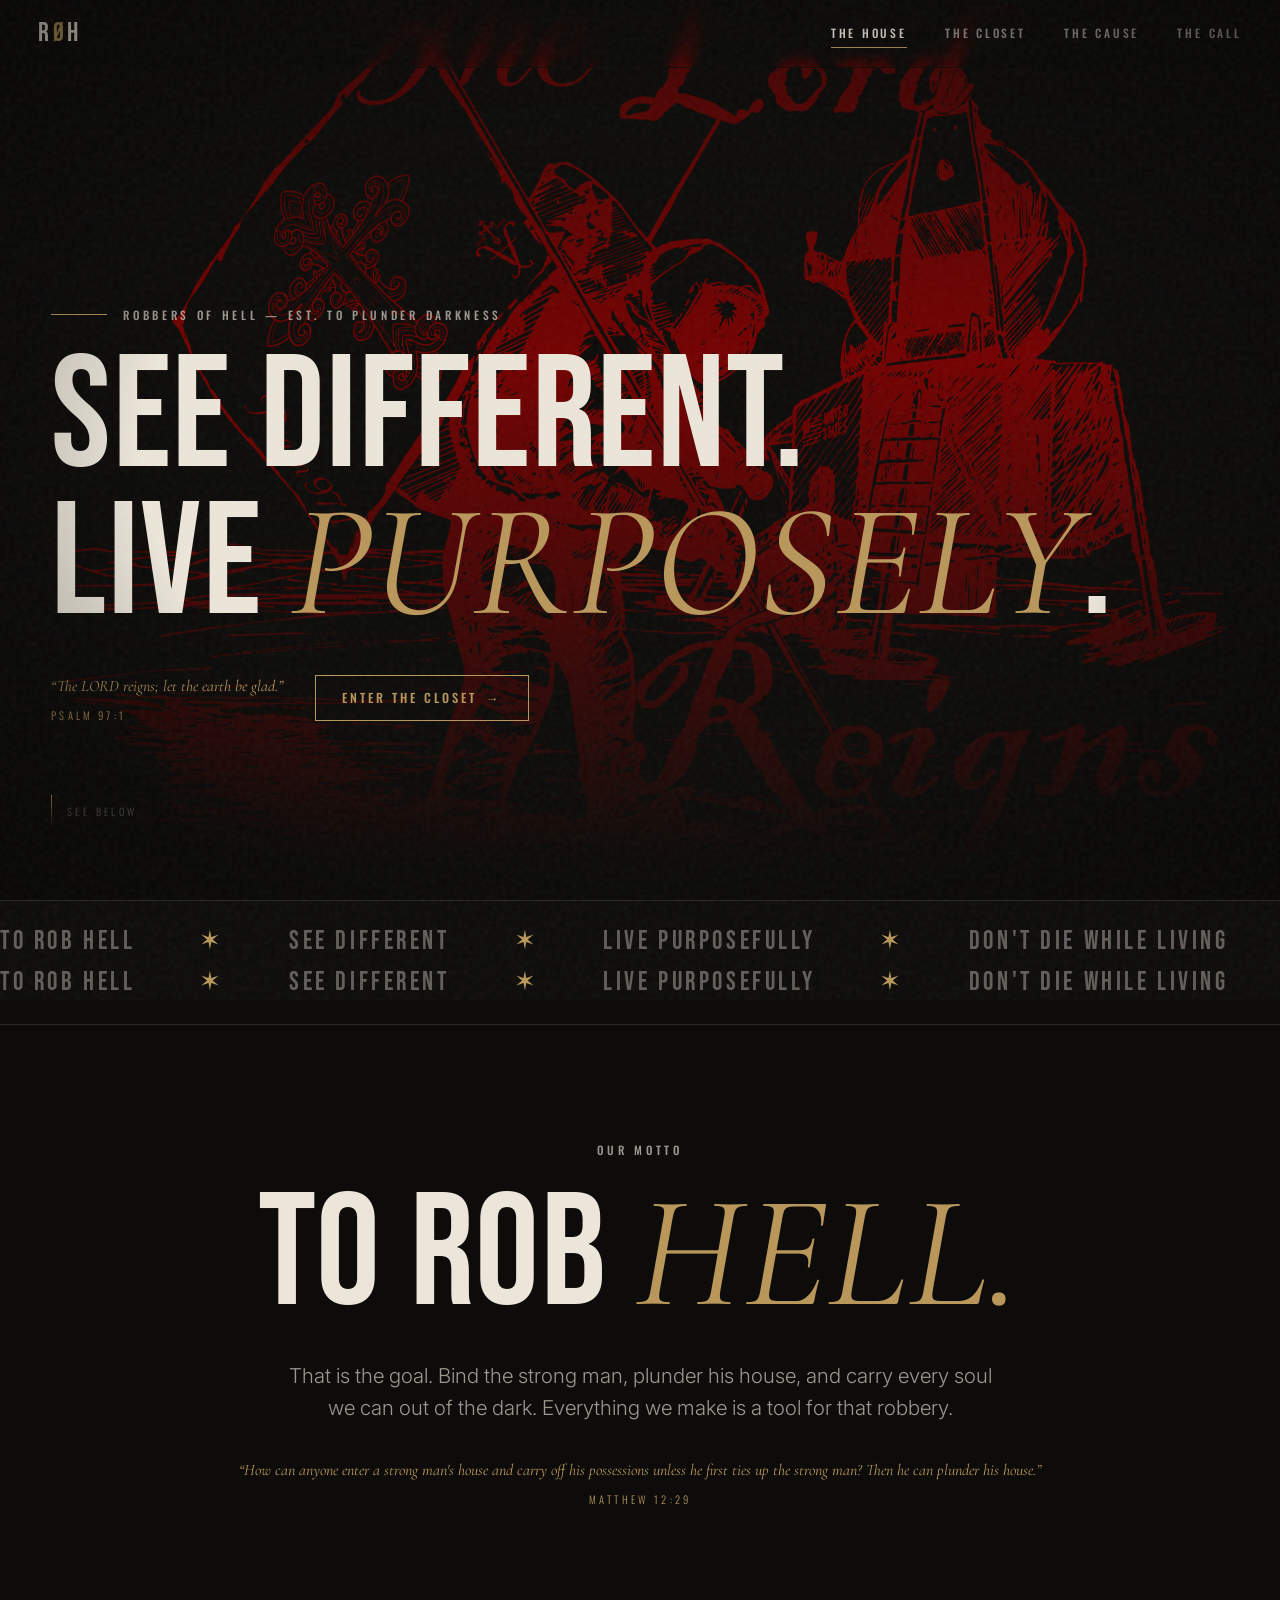
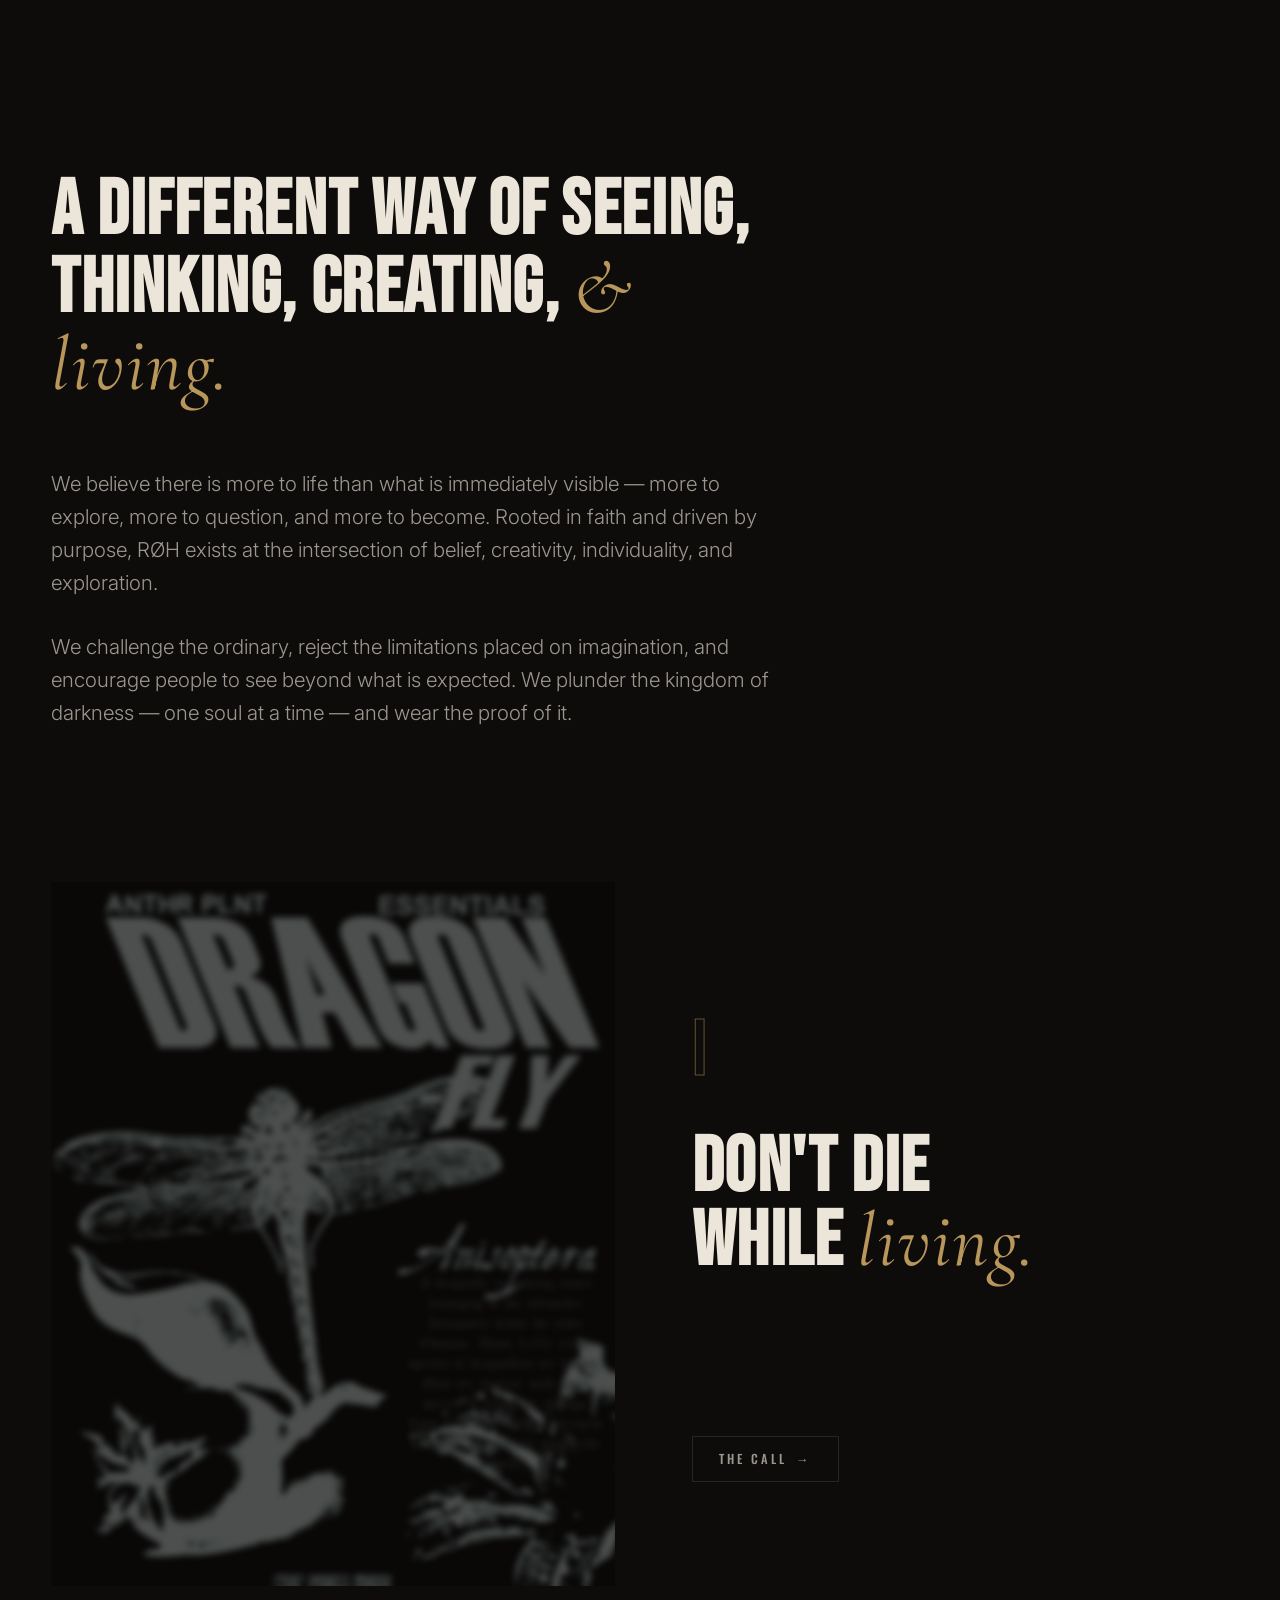
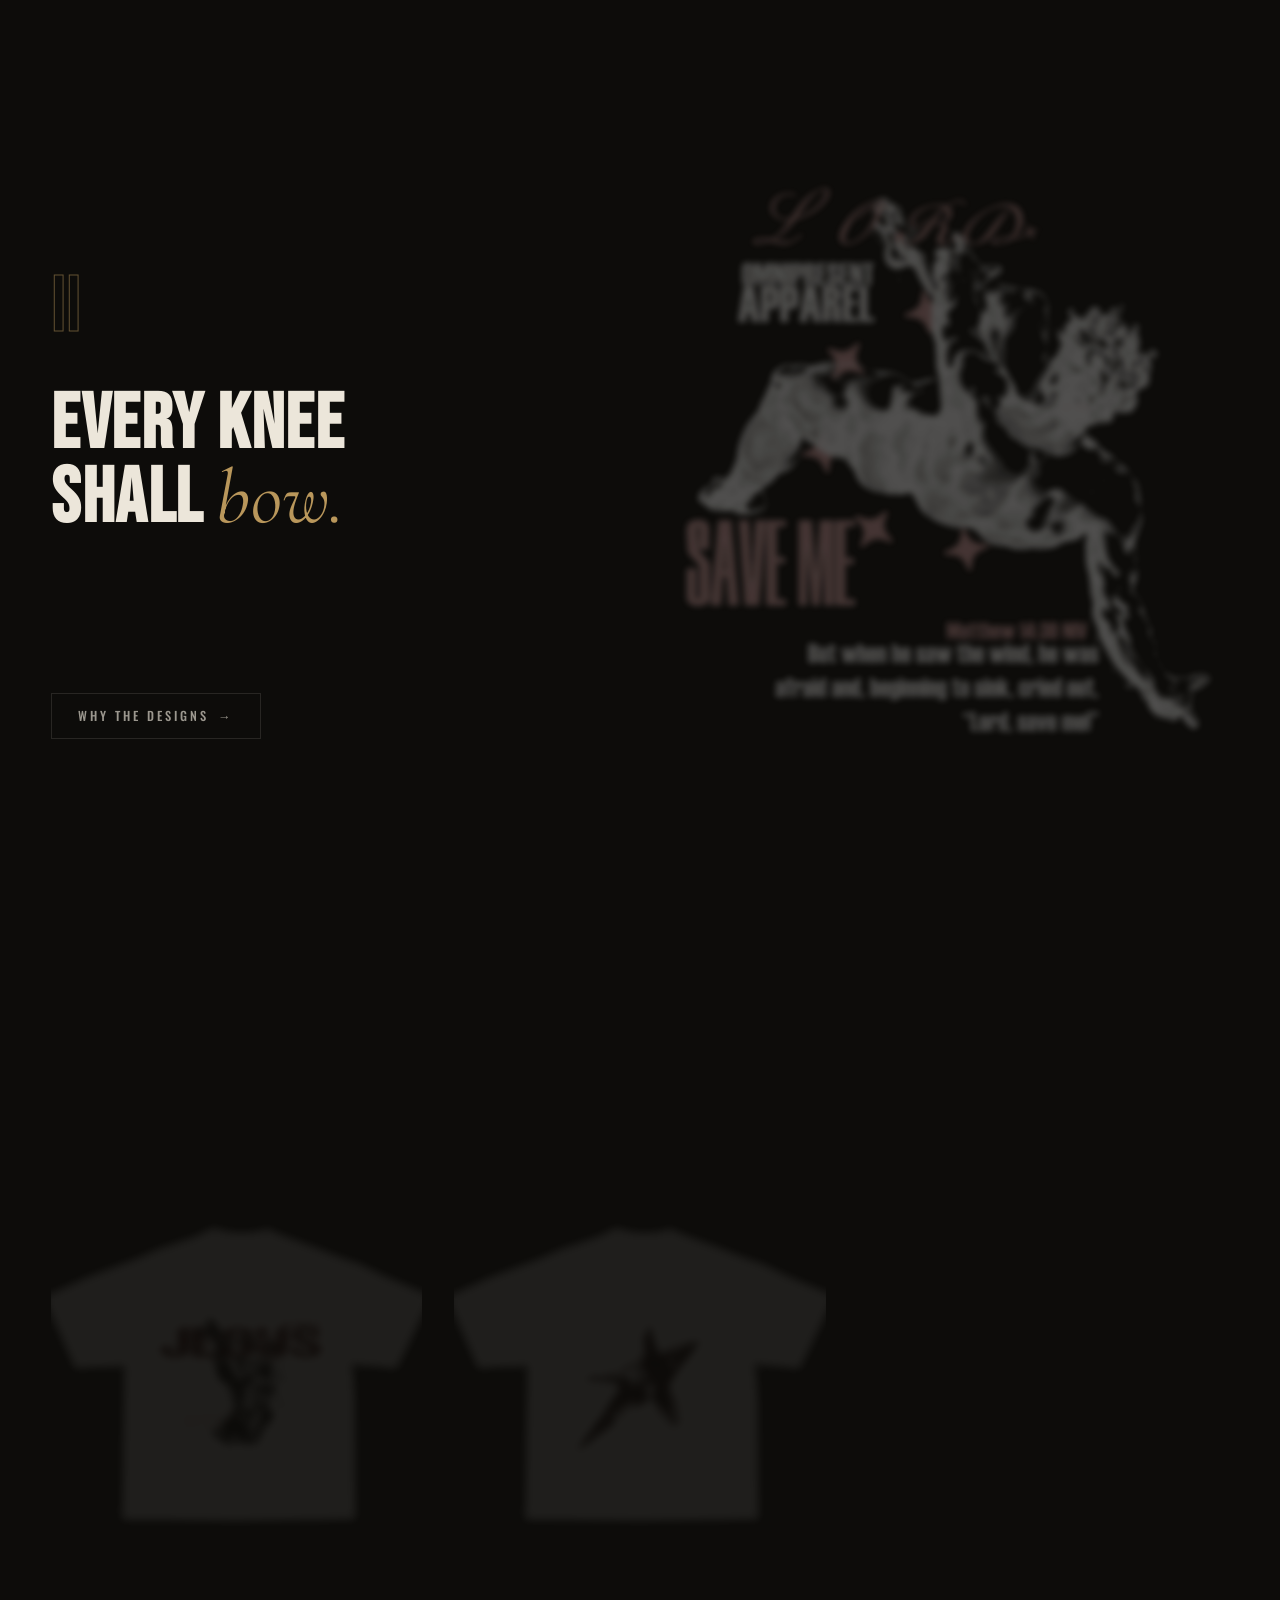
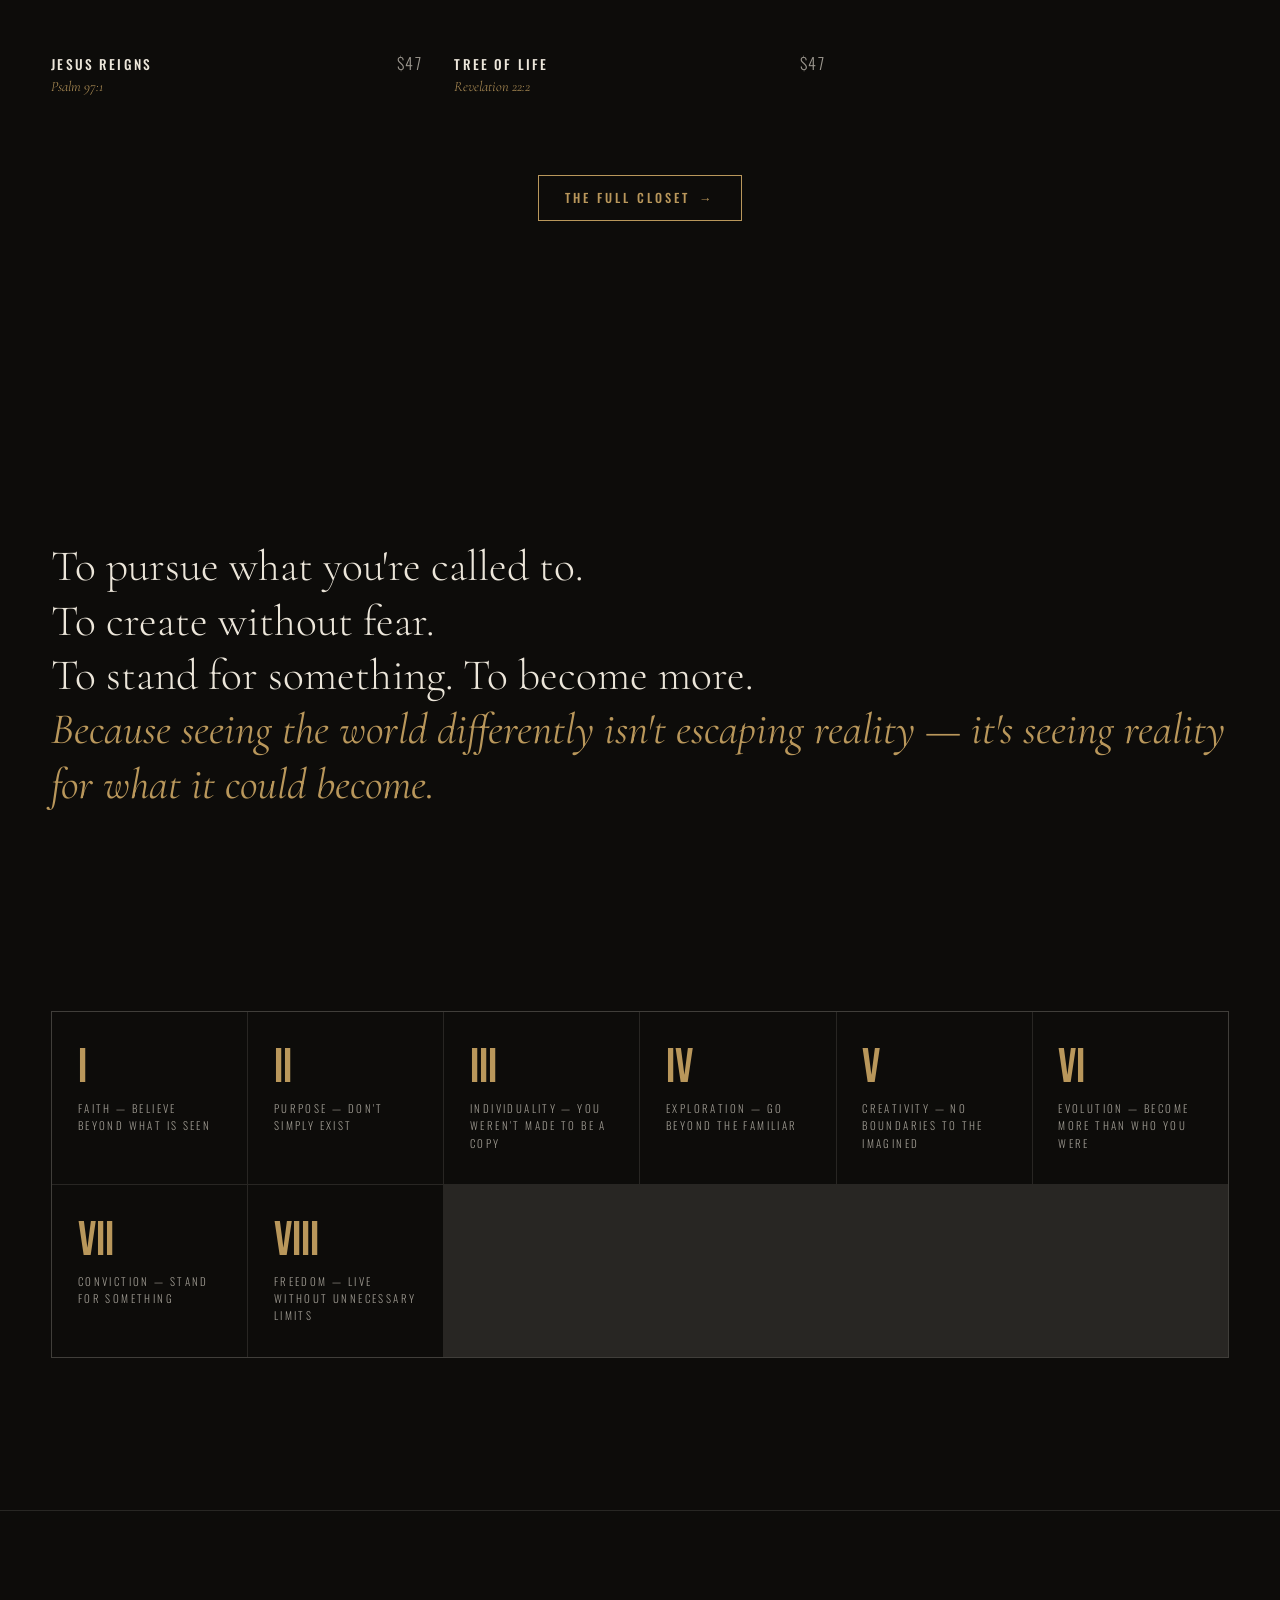
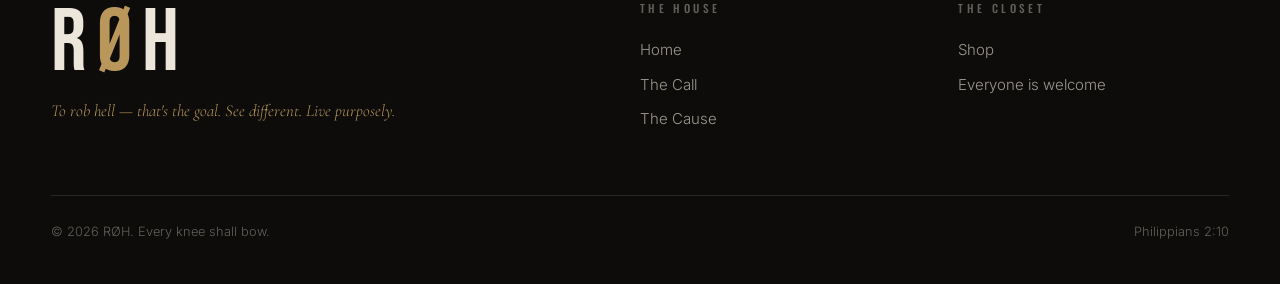
==== index.html @ e15b1793 "RØH — Robbers of Hell. See different. Live purposely." ====
<!DOCTYPE html>
<html lang="en">
<head>
  <meta charset="UTF-8">
  <meta name="viewport" content="width=device-width, initial-scale=1.0">
  <title>RØH — SEE DIFFERENT. LIVE PURPOSEFULLY.</title>
  <meta name="description" content="RØH — Robbers of Hell. A creative movement rooted in faith, individuality, purpose, and the courage to see beyond the ordinary.">
  <link rel="preconnect" href="https://fonts.googleapis.com">
  <link rel="preconnect" href="https://fonts.gstatic.com" crossorigin>
  <link href="https://fonts.googleapis.com/css2?family=Bebas+Neue&family=Cormorant+Garamond:ital,wght@0,400;0,500;1,400;1,500&family=Inter:wght@300;400;500&family=Oswald:wght@300;400;500;600&display=swap" rel="stylesheet">
  <link rel="stylesheet" href="css/roh.css">
</head>
<body>

  <nav class="nav">
    <div class="nav-inner">
      <a class="wordmark" href="index.html">R<span class="halo">Ø</span>H</a>
      <button class="nav-burger" aria-label="Menu"><span></span><span></span></button>
      <div class="nav-links">
        <a href="index.html" class="on">The House</a>
        <a href="shop.html">The Closet</a>
        <a href="cause.html">The Cause</a>
        <a href="call.html">The Call</a>
      </div>
    </div>
  </nav>

  <header class="hero">
    <div class="hero-bg develop live">
      <img src="assets/img/psalm97-1Apollo.png" alt="Psalm 97 verse one Apollo artwork">
    </div>
    <div class="hero-content">
      <p class="hero-kicker label">Robbers of Hell — Est. to plunder darkness</p>
      <h1 class="hero-title display">
        <span class="line"><span data-scramble="SEE DIFFERENT.">SEE DIFFERENT.</span></span>
        <span class="line"><span>LIVE <em class="script">purposely</em>.</span></span>
      </h1>
      <div class="hero-meta">
        <span class="verse in">
          <span class="script" data-scramble="“The LORD reigns; let the earth be glad.”">“The LORD reigns; let the earth be glad.”</span>
          <span class="ref">PSALM 97:1</span>
        </span>
        <a class="btn" href="shop.html">Enter the closet <span class="arrow">→</span></a>
      </div>
      <div class="hero-scroll">
        <span class="line-v"></span>
        <span>See below</span>
      </div>
    </div>
  </header>

  <div class="marquee" aria-hidden="true">
    <div class="marquee-track">
      <span>TO ROB HELL<i>✶</i></span>
      <span>SEE DIFFERENT<i>✶</i></span>
      <span>LIVE PURPOSEFULLY<i>✶</i></span>
      <span>DON'T DIE WHILE LIVING<i>✶</i></span>
      <span>EVERY KNEE SHALL BOW<i>✶</i></span>
      <span>ROBBERS OF HELL<i>✶</i></span>
    </div>
  </div>

  <section class="section" style="padding-top:7rem;padding-bottom:5rem">
    <div class="wrap">
      <div class="center">
        <span class="label reveal">Our Motto</span>
        <h2 class="display reveal reveal-d1" style="margin-top:1.1rem">TO ROB <span class="script gold">HELL.</span></h2>
        <p class="lead reveal reveal-d2 mt-md" style="margin-inline:auto">That is the goal. Bind the strong man, plunder his house, and carry every soul we can out of the dark. Everything we make is a tool for that robbery.</p>
        <div class="verse reveal reveal-d3 mt-md">
          <span class="script">“How can anyone enter a strong man's house and carry off his possessions unless he first ties up the strong man? Then he can plunder his house.”</span>
          <span class="ref">MATTHEW 12:29</span>
        </div>
      </div>
    </div>
  </section>

  <section class="section">
    <div class="wrap">
      <div class="section-head">
        <span class="label reveal">Our Representation</span>
        <h2 class="reveal reveal-d1">A different way of seeing, thinking, creating, <span class="script gold">&amp; living.</span></h2>
      </div>
      <p class="lead reveal">We believe there is more to life than what is immediately visible — more to explore, more to question, and more to become. Rooted in faith and driven by purpose, RØH exists at the intersection of belief, creativity, individuality, and exploration.</p>
      <p class="lead reveal reveal-d1 mt-md">We challenge the ordinary, reject the limitations placed on imagination, and encourage people to see beyond what is expected. We plunder the kingdom of darkness — one soul at a time — and wear the proof of it.</p>
    </div>
  </section>

  <section class="section" style="padding-top:0">
    <div class="wrap">
      <div class="pillar">
        <div class="pillar-media develop"><img src="assets/img/DRGNFLY.jpg" alt="Dragonfly — evolution"></div>
        <div class="pillar-body">
          <span class="pillar-num">I</span>
          <h2>Don't die<br>while <span class="script gold">living.</span></h2>
          <p class="reveal">Live intentionally. Explore. Create. Become. The dragonfly is born in water, rises into the light, and never goes back down. That is the call — metamorphosis over autopilot. Refuse to exist on default.</p>
          <a class="btn btn-ghost mt-md" href="call.html">The call <span class="arrow">→</span></a>
        </div>
      </div>
    </div>
  </section>

  <section class="section" style="padding-top:0">
    <div class="wrap">
      <div class="pillar flip">
        <div class="pillar-media develop"><img src="assets/img/LORD%20SAVE%20ME.png" alt="Lord save me artwork"></div>
        <div class="pillar-body">
          <span class="pillar-num">II</span>
          <h2>Every knee<br>shall <span class="script gold">bow.</span></h2>
          <p class="reveal">Create freely. Live boldly. Explore endlessly. But remember who is greater. Boldness without reverence is noise — boldness under Christ is a weapon. Rob the strong man's house, and give the glory elsewhere.</p>
          <a class="btn btn-ghost mt-md" href="cause.html">Why the designs <span class="arrow">→</span></a>
        </div>
      </div>
    </div>
  </section>

  <section class="section" style="padding-top:0">
    <div class="wrap">
      <div class="section-head">
        <span class="label reveal">The Last Drop</span>
        <h2 class="reveal reveal-d1">Wear the <span class="script gold">proof.</span></h2>
      </div>
      <div class="grid">
        <a class="product" href="shop.html">
          <div class="develop tilt">
            <div class="art"><img src="assets/img/JESUSREIGNSTEE.png" alt="Jesus Reigns tee"></div>
            <span class="product-cta"><span class="txt">See the shirt</span><span class="done">✓ To your drop</span></span>
          </div>
          <div class="product-info">
            <div><div class="product-name">Jesus Reigns</div><div class="product-script">Psalm 97:1</div></div>
            <span class="product-price">$47</span>
          </div>
        </a>
        <a class="product" href="shop.html">
          <div class="develop tilt">
            <div class="art"><img src="assets/img/JEOESTRTEE.png" alt="Tree of Life tee"></div>
            <span class="product-cta"><span class="txt">See the shirt</span><span class="done">✓ To your drop</span></span>
          </div>
          <div class="product-info">
            <div><div class="product-name">Tree of Life</div><div class="product-script">Revelation 22:2</div></div>
            <span class="product-price">$47</span>
          </div>
        </a>
      </div>
      <div class="center mt-lg"><a class="btn" href="shop.html">The full closet <span class="arrow">→</span></a></div>
    </div>
  </section>

  <section class="section" style="padding-top:0">
    <div class="wrap">
      <div class="reveal center"><span class="label">More Than Creativity</span></div>
      <blockquote class="manifesto mt-md">
        <span class="m-line">RØH is a reminder to live intentionally.</span>
        <span class="m-line">To question the life you're building.</span>
        <span class="m-line">To pursue what you're called to.</span>
        <span class="m-line">To create without fear.</span>
        <span class="m-line">To stand for something. To become more.</span>
        <span class="m-line"><em class="script gold">Because seeing the world differently isn't escaping reality — it's seeing reality for what it could become.</em></span>
      </blockquote>
    </div>
  </section>

  <section class="section" style="padding-top:0">
    <div class="wrap">
      <div class="stat-list reveal">
        <div class="stat"><span class="num">I</span><span class="k">Faith — believe beyond what is seen</span></div>
        <div class="stat"><span class="num">II</span><span class="k">Purpose — don't simply exist</span></div>
        <div class="stat"><span class="num">III</span><span class="k">Individuality — you weren't made to be a copy</span></div>
        <div class="stat"><span class="num">IV</span><span class="k">Exploration — go beyond the familiar</span></div>
        <div class="stat"><span class="num">V</span><span class="k">Creativity — no boundaries to the imagined</span></div>
        <div class="stat"><span class="num">VI</span><span class="k">Evolution — become more than who you were</span></div>
        <div class="stat"><span class="num">VII</span><span class="k">Conviction — stand for something</span></div>
        <div class="stat"><span class="num">VIII</span><span class="k">Freedom — live without unnecessary limits</span></div>
      </div>
    </div>
  </section>

  <footer class="footer">
    <div class="wrap">
      <div class="footer-grid">
        <div>
          <div class="wordmark">R<span class="halo">Ø</span>H</div>
          <div class="footer-tag">To rob hell — that's the goal. See different. Live purposely.</div>
        </div>
        <div>
          <h4>The House</h4>
          <ul>
            <li><a href="index.html">Home</a></li>
            <li><a href="call.html">The Call</a></li>
            <li><a href="cause.html">The Cause</a></li>
          </ul>
        </div>
        <div>
          <h4>The Closet</h4>
          <ul>
            <li><a href="shop.html">Shop</a></li>
            <li><a href="cause.html">Everyone is welcome</a></li>
          </ul>
        </div>
      </div>
      <div class="footer-base">
        <span>© <span data-year>2026</span> RØH. Every knee shall bow.</span>
        <span>Philippians 2:10</span>
      </div>
    </div>
  </footer>

  <div id="toast" role="status"></div>
  <script src="js/roh.js"></script>
</body>
</html>
---- css/roh.css ----
/* ============================================================
   ROH — SEE DIFFERENT. LIVE PURPOSEFULLY.
   The Developing Room. Faith x streetwear x editorial.
   ============================================================ */

:root {
  --bg:        #0d0c0a;
  --bg-raised: #14120e;
  --bg-deep:   #08070 6;
  --line:      rgba(236, 230, 218, 0.12);
  --cream:     #ece6da;
  --cream-dim: rgba(236, 230, 218, 0.64);
  --cream-faint: rgba(236, 230, 218, 0.38);
  --gold:      #b9975b;
  --gold-soft: rgba(185, 151, 91, 0.28);
  --ember:     #d8723a;
  --serif: "Cormorant Garamond", "Times New Roman", serif;
  --sans:  "Inter", system-ui, sans-serif;
  --bd:    "Bebas Neue", "Oswald", "Arial Narrow", sans-serif;
  --narrow: "Oswald", "Arial Narrow", sans-serif;
  --nav-h: 68px;
  --ease:  cubic-bezier(0.22, 1, 0.36, 1);
}

*, *::before, *::after { box-sizing: border-box; margin: 0; padding: 0; }

html { scroll-behavior: smooth; }

body {
  background: var(--bg);
  color: var(--cream);
  font-family: var(--sans);
  font-weight: 300;
  line-height: 1.6;
  overflow-x: hidden;
  -webkit-font-smoothing: antialiased;
  cursor: crosshair;
}

body.no-cursor, body.no-cursor a, body.no-cursor button { cursor: crosshair; }

::selection { background: var(--gold); color: var(--bg); }

img { max-width: 100%; display: block; }

a { color: inherit; text-decoration: none; }

button {
  font-family: inherit;
  color: inherit;
  background: none;
  border: 0;
  cursor: pointer;
}

/* ---------- Film grain over everything ---------- */
body::after {
  content: "";
  position: fixed;
  inset: -100px;
  z-index: 9998;
  pointer-events: none;
  opacity: 0.05;
  background-image: url("data:image/svg+xml,%3Csvg viewBox='0 0 240 240' xmlns='http://www.w3.org/2000/svg'%3E%3Cfilter id='n'%3E%3CfeTurbulence type='fractalNoise' baseFrequency='0.85' numOctaves='2' stitchTiles='stitch'/%3E%3C/filter%3E%3Crect width='100%25' height='100%25' filter='url(%23n)'/%3E%3C/svg%3E");
  animation: grain 1.2s steps(6) infinite;
}

@keyframes grain {
  0%   { transform: translate(0, 0); }
  20%  { transform: translate(-24px, 12px); }
  40%  { transform: translate(16px, -20px); }
  60%  { transform: translate(-12px, -24px); }
  80%  { transform: translate(22px, 18px); }
  100% { transform: translate(0, 0); }
}

/* ---------- Vignette ---------- */
body::before {
  content: "";
  position: fixed;
  inset: 0;
  z-index: 9997;
  pointer-events: none;
  background: radial-gradient(ellipse at center, transparent 55%, rgba(5, 4, 3, 0.55) 100%);
}

/* ---------- Ember cursor trail ---------- */
#ember-layer {
  position: fixed;
  inset: 0;
  z-index: 10000;
  pointer-events: none;
}
.ember {
  position: fixed;
  width: 5px;
  height: 5px;
  margin: -2.5px 0 0 -2.5px;
  border-radius: 50%;
  background: radial-gradient(circle, var(--gold) 0%, var(--ember) 45%, transparent 70%);
  opacity: 0;
  animation: emberfade 0.9s ease-out forwards;
  will-change: transform, opacity;
}
@keyframes emberfade {
  from { opacity: 0.7; transform: scale(0.9); }
  to   { opacity: 0;    transform: scale(0.3) translateY(-14px); }
}

/* ---------- Typography ---------- */
.display {
  font-family: var(--bd);
  font-weight: 400;
  line-height: 0.9;
  letter-spacing: 0.01em;
  text-transform: uppercase;
  font-size: clamp(3.2rem, 13vw, 10rem);
}
.script {
  font-family: var(--serif);
  font-style: italic;
  font-weight: 400;
  color: var(--gold);
}
.label {
  font-family: var(--narrow);
  text-transform: uppercase;
  letter-spacing: 0.32em;
  font-size: 0.72rem;
  font-weight: 500;
  color: var(--cream-dim);
}
.lead { font-size: clamp(1.05rem, 1.6vw, 1.3rem); color: var(--cream-dim); max-width: 60ch; }

.gold { color: var(--gold); }
.dim  { color: var(--cream-dim); }

/* ---------- Layout helpers ---------- */
.wrap { width: min(1200px, 92vw); margin-inline: auto; }
.section { padding: clamp(5rem, 12vw, 9.5rem) 0; position: relative; }
.rule { height: 1px; background: var(--line); }

/* ---------- Buttons ---------- */
.btn {
  display: inline-flex;
  align-items: center;
  gap: 0.7em;
  padding: 0.95em 2.1em;
  font-family: var(--narrow);
  font-weight: 500;
  text-transform: uppercase;
  letter-spacing: 0.24em;
  font-size: 0.78rem;
  border: 1px solid var(--gold);
  color: var(--gold);
  transition: background 0.4s var(--ease), color 0.4s var(--ease), border-color 0.4s var(--ease);
  will-change: transform;
}
.btn:hover { background: var(--gold); color: var(--bg); border-color: var(--gold); }
.btn-ghost { border-color: var(--line); color: var(--cream-dim); }
.btn-ghost:hover { background: var(--cream); color: var(--bg); border-color: var(--cream); }
.btn .arrow { transition: transform 0.4s var(--ease); }
.btn:hover .arrow { transform: translateX(5px); }

/* ---------- Nav ---------- */
.nav {
  position: fixed;
  top: 0; left: 0; right: 0;
  z-index: 900;
  height: var(--nav-h);
  display: flex;
  align-items: center;
  background: linear-gradient(to bottom, rgba(13, 12, 10, 0.88), rgba(13, 12, 10, 0.55) 60%, transparent);
  backdrop-filter: blur(6px);
  -webkit-backdrop-filter: blur(6px);
  border-bottom: 1px solid transparent;
  transition: border-color 0.4s ease, background 0.4s ease;
}
.nav.scrolled { border-bottom-color: var(--line); background: rgba(13, 12, 10, 0.92); }
.nav-inner { display: flex; align-items: center; justify-content: space-between; width: min(1400px, 94vw); margin-inline: auto; }
.wordmark { font-family: var(--bd); font-size: 1.7rem; letter-spacing: 0.12em; }
.wordmark .halo { display: inline-block; color: var(--gold); animation: halo 6s ease-in-out infinite; }
@keyframes halo {
  0%, 100% { filter: drop-shadow(0 0 0 transparent); }
  50%      { filter: drop-shadow(0 0 12px var(--gold-soft)); }
}
.nav-links { display: flex; gap: clamp(1.4rem, 3vw, 2.6rem); align-items: center; }
.nav-links a {
  position: relative;
  font-family: var(--narrow);
  text-transform: uppercase;
  letter-spacing: 0.24em;
  font-size: 0.72rem;
  font-weight: 500;
  color: var(--cream-dim);
  padding: 0.5em 0;
  transition: color 0.3s ease;
}
.nav-links a::after {
  content: "";
  position: absolute; left: 0; bottom: 0;
  width: 100%; height: 1px;
  background: var(--gold);
  transform: scaleX(0); transform-origin: right;
  transition: transform 0.45s var(--ease);
}
.nav-links a:hover, .nav-links a.on { color: var(--cream); }
.nav-links a:hover::after, .nav-links a.on::after { transform: scaleX(1); transform-origin: left; }
.nav-burger { display: none; background: none; }
.nav-burger span { display: block; width: 26px; height: 2px; background: var(--cream); margin: 6px 0; transition: transform 0.3s; }
.nav-burger.open span:nth-child(1) { transform: translateY(8px) rotate(45deg); }
.nav-burger.open span:nth-child(2) { transform: rotate(-45deg); }

@media (max-width: 860px) {
  .nav-burger { display: block; }
  .nav-links {
    position: fixed;
    inset: var(--nav-h) 0 auto 0;
    flex-direction: column;
    gap: 0;
    background: rgba(13, 12, 10, 0.97);
    transform: translateY(-8px);
    opacity: 0;
    visibility: hidden;
    transition: all 0.35s var(--ease);
  }
  .nav-links.open { transform: none; opacity: 1; visibility: visible; }
  .nav-links a { padding: 1.05em 6vw; display: block; width: 100%; border-bottom: 1px solid var(--line); }
  .nav-links a::after { display: none; }
}

/* ---------- Developing reveal (the quiet magic) ---------- */
.develop {
  overflow: hidden;
  position: relative;
}
.develop .art,
.develop img {
  width: 100%;
  height: 100%;
  object-fit: cover;
  filter: invert(1) saturate(0.35) contrast(1.12) brightness(1.08) blur(3px);
  opacity: 0.28;
  transform: scale(1.06);
  transition: filter 1.6s var(--ease), opacity 1.6s var(--ease), transform 1.6s var(--ease);
  will-change: filter, opacity, transform;
}
.develop.live .art, .develop.live img {
  filter: invert(0) saturate(1) contrast(1) brightness(1) blur(0);
  opacity: 1;
  transform: scale(1);
}

/* Verse / plate drop-in */
.verse {
  opacity: 0;
  transform: translateY(14px);
  filter: blur(2px);
  transition: opacity 1.4s var(--ease), transform 1.4s var(--ease), filter 1.4s var(--ease);
}
.verse.in { opacity: 1; transform: none; filter: none; }
.verse .ref { display: block; margin-top: 0.7em; font-family: var(--narrow); letter-spacing: 0.3em; text-transform: uppercase; font-size: 0.66rem; color: var(--gold); }

/* Generic reveal */
.reveal { opacity: 0; transform: translateY(26px); transition: opacity 1.1s var(--ease), transform 1.1s var(--ease); }
.reveal.in { opacity: 1; transform: none; }
.reveal-d1 { transition-delay: 0.12s; }
.reveal-d2 { transition-delay: 0.24s; }
.reveal-d3 { transition-delay: 0.36s; }

/* ---------- Hero ---------- */
.hero { min-height: 100svh; display: flex; flex-direction: column; justify-content: flex-end; position: relative; overflow: hidden; }
.hero-bg { position: absolute; inset: 0; z-index: 0; }
.hero-bg img { height: 100%; width: 100%; object-fit: cover; object-position: center; }
.hero-bg::after { content: ""; position: absolute; inset: 0; background: linear-gradient(to bottom, rgba(13,12,10,0.55), rgba(13,12,10,0.1) 40%, var(--bg) 96%); }
.hero-content { position: relative; z-index: 2; width: min(1240px, 92vw); margin-inline: auto; padding-bottom: 7vh; }
.hero-kicker { margin-bottom: 1.4rem; display: flex; align-items: center; gap: 1rem; }
.hero-kicker::before { content: ""; width: 56px; height: 1px; background: var(--gold); }
.hero-title .line { display: block; overflow: hidden; }
.hero-title .line span { display: inline-block; transform: translateY(110%); animation: rise 1.1s var(--ease) forwards; }
.hero-title .line:nth-child(2) span { animation-delay: 0.12s; }
@keyframes rise { to { transform: none; } }
.hero-meta { margin-top: 2.2rem; display: flex; flex-wrap: wrap; gap: 2rem; align-items: center; }
.hero-scroll { margin-top: 8vh; display: inline-flex; align-items: center; gap: 0.9rem; color: var(--cream-faint); font-family: var(--narrow); text-transform: uppercase; letter-spacing: 0.34em; font-size: 0.64rem; }
.hero-scroll .line-v { width: 1px; height: 34px; background: linear-gradient(var(--gold), transparent); animation: drip 2s ease-in-out infinite; }
@keyframes drip { 0%,100% { transform: scaleY(0.4); transform-origin: top; } 50% { transform: scaleY(1); } }

/* ---------- Marquee ---------- */
.marquee { border-block: 1px solid var(--line); padding: 1.3rem 0; overflow: hidden; }
.marquee-track { display: flex; gap: 4rem; width: max-content; animation: marquee 40s linear infinite; }
.marquee-track span { font-family: var(--bd); font-size: 1.6rem; letter-spacing: 0.14em; color: var(--cream-faint); white-space: nowrap; }
.marquee-track span i { color: var(--gold); font-style: normal; margin-left: 4rem; }
@keyframes marquee { to { transform: translateX(-50%); } }

/* ---------- Pillars ---------- */
.pillar { display: grid; grid-template-columns: 1.05fr 1fr; gap: clamp(2rem, 6vw, 6rem); align-items: center; }
.pillar.flip { direction: rtl; }
.pillar.flip > * { direction: ltr; }
.pillar-media { aspect-ratio: 4 / 5; }
.pillar-body h2 { font-family: var(--bd); font-size: clamp(2.6rem, 6vw, 5rem); line-height: 0.95; letter-spacing: 0.02em; margin: 1.1rem 0 1.4rem; }
.pillar-body p { color: var(--cream-dim); max-width: 46ch; }
.pillar-num { font-family: var(--bd); font-size: 5rem; color: transparent; -webkit-text-stroke: 1px var(--gold); opacity: 0.5; }
@media (max-width: 860px) { .pillar { grid-template-columns: 1fr; } }

/* ---------- Shop ---------- */
.grid { display: grid; grid-template-columns: repeat(3, 1fr); gap: clamp(1.2rem, 2.5vw, 2.4rem); }
@media (max-width: 960px) { .grid { grid-template-columns: repeat(2, 1fr); } }
@media (max-width: 620px) { .grid { grid-template-columns: 1fr; } }

.product { position: relative; }
.product .art { aspect-ratio: 4 / 5; }
.product .tilt { transform-style: preserve-3d; }
.product-info { display: flex; justify-content: space-between; align-items: baseline; margin-top: 1rem; gap: 1rem; }
.product-name { font-family: var(--narrow); text-transform: uppercase; letter-spacing: 0.16em; font-size: 0.84rem; font-weight: 500; }
.product-script { font-family: var(--serif); font-style: italic; color: var(--gold); font-size: 0.9rem; }
.product-price { font-family: var(--narrow); color: var(--cream-dim); letter-spacing: 0.1em; }
.product:hover .product-name { color: var(--gold); }
.product-cta {
  position: absolute; left: 12px; right: 12px; bottom: 12px;
  background: rgba(13, 12, 10, 0.72);
  border: 1px solid var(--line);
  padding: 0.9em;
  font-family: var(--narrow);
  text-transform: uppercase; letter-spacing: 0.26em; font-size: 0.7rem; font-weight: 500;
  backdrop-filter: blur(4px);
  display: flex; justify-content: center; gap: 0.6em; align-items: center;
  opacity: 0; transform: translateY(8px);
  transition: opacity 0.4s var(--ease), transform 0.4s var(--ease), color 0.3s, background 0.3s;
}
.product:hover .product-cta, .product:focus-within .product-cta { opacity: 1; transform: none; }
.product-cta:hover { background: var(--gold); color: var(--bg); }
.product-cta .done { display: none; }
.product-cta.added .done { display: inline; }
.product-cta.added .txt { display: none; }

.price-note { margin-top: 2.5rem; font-family: var(--serif); font-style: italic; color: var(--cream-faint); text-align: center; }

/* ---------- Cause / video cards ---------- */
.video-card { position: relative; overflow: hidden; }
.video-card .art { aspect-ratio: 16 / 10; }
.video-card video { position: absolute; inset: 0; width: 100%; height: 100%; object-fit: cover; opacity: 0; transition: opacity 0.6s ease; }
.video-card.playing video { opacity: 1; }
.video-card.playing .play-slate { opacity: 0; }
.play-slate {
  position: absolute; inset: 0; display: flex; flex-direction: column; align-items: center; justify-content: center; gap: 1rem;
  background: linear-gradient(to top, rgba(13,12,10,0.75), transparent 60%);
  transition: background 0.4s, opacity 0.6s;
}
.play-btn {
  width: 76px; height: 76px; border-radius: 50%;
  border: 1px solid var(--gold);
  display: flex; align-items: center; justify-content: center;
  transition: transform 0.4s var(--ease), background 0.4s, color 0.4s;
}
.video-card:hover .play-btn { transform: scale(1.08); background: var(--gold); color: var(--bg); }
.play-btn svg { width: 22px; height: 22px; }
.video-caption { position: absolute; left: 1.4rem; right: 1.4rem; bottom: 1.2rem; display: flex; justify-content: space-between; align-items: baseline; gap: 1rem; }

/* ---------- Scripture plates ---------- */
.plates { display: grid; gap: 1px; background: var(--line); border: 1px solid var(--line); }
.plate {
  background: var(--bg-raised);
  padding: clamp(1.6rem, 3vw, 2.6rem);
  display: grid; grid-template-columns: 90px 1fr; gap: clamp(1rem, 3vw, 2.4rem); align-items: center;
  transition: background 0.4s ease;
}
.plate:hover { background: #1a1713; }
.plate .ref { font-family: var(--bd); font-size: clamp(1.6rem, 3vw, 2.4rem); color: var(--gold); opacity: 0.9; }
.plate h3 { font-family: var(--narrow); text-transform: uppercase; letter-spacing: 0.2em; font-size: 0.92rem; margin-bottom: 0.4em; }
.plate p { color: var(--cream-dim); max-width: 62ch; }
@keyframes platein { from { opacity: 0; transform: translateY(18px); } to { opacity: 1; transform: none; } }
.plate.in { animation: platein 1s var(--ease) both; }

/* ---------- Community ---------- */
.community { background: var(--bg-raised); border: 1px solid var(--line); padding: clamp(2rem, 5vw, 4.5rem); }
.community .grid2 { display: grid; grid-template-columns: 1fr 1fr; gap: clamp(2rem, 5vw, 5rem); }
@media (max-width: 840px) { .community .grid2 { grid-template-columns: 1fr; } }

.field { margin-top: 1.2rem; }
.field label { display: block; font-family: var(--narrow); text-transform: uppercase; letter-spacing: 0.26em; font-size: 0.66rem; color: var(--cream-faint); margin-bottom: 0.5em; }
.field input, .field textarea, .field select {
  width: 100%; background: rgba(236, 230, 218, 0.04); border: 1px solid var(--line);
  color: var(--cream); padding: 0.95em 1.1em; font-family: var(--sans); font-weight: 300; font-size: 0.95rem;
  transition: border-color 0.3s;
  resize: vertical;
}
.field input:focus, .field textarea:focus, .field select:focus { outline: none; border-color: var(--gold); }

.chips { display: flex; flex-wrap: wrap; gap: 0.7rem; }
.chip {
  border: 1px solid var(--line); padding: 0.7em 1.3em; font-family: var(--narrow);
  text-transform: uppercase; letter-spacing: 0.18em; font-size: 0.7rem; font-weight: 500; color: var(--cream-dim);
  transition: all 0.3s ease; position: relative;
}
.chip:hover { border-color: var(--gold); color: var(--gold); }
.chip.hold { border-color: var(--gold); color: var(--bg); background: var(--gold); }

/* ---------- Toast / notice ---------- */
#toast {
  position: fixed; left: 50%; bottom: 34px; z-index: 9500;
  transform: translate(-50%, 20px);
  background: var(--bg-raised); border: 1px solid var(--gold);
  padding: 0.85em 1.6em; color: var(--cream);
  font-family: var(--narrow); text-transform: uppercase; letter-spacing: 0.24em; font-size: 0.7rem;
  opacity: 0; pointer-events: none; transition: all 0.45s var(--ease);
  white-space: nowrap; max-width: 92vw;
}
#toast.show { opacity: 1; transform: translate(-50%, 0); }

/* ---------- Scroll flame (cause) ---------- */
.flame-progress {
  position: fixed; right: 22px; bottom: 26px; z-index: 800;
  width: 26px; height: 46px; pointer-events: none;
  opacity: 0.85;
}
.flame-progress svg { width: 100%; height: 100%; overflow: visible; }
.flame-progress .wick { fill: var(--cream-dim); }
.flame-progress .flame { fill: var(--ember); transform-origin: 50% 80%; }
.flame-progress .glow { fill: url(#flameGrad); }
@media (max-width: 860px) { .flame-progress { display: none; } }

/* ---------- Footer ---------- */
.footer { border-top: 1px solid var(--line); padding: clamp(3.5rem, 7vw, 6rem) 0 2.6rem; }
.footer-grid { display: grid; grid-template-columns: 2fr 1fr 1fr; gap: 3rem; }
@media (max-width: 720px) { .footer-grid { grid-template-columns: 1fr; } }
.footer .wordmark { font-size: clamp(3rem, 9vw, 5.5rem); line-height: 1; }
.footer-tag { font-family: var(--serif); font-style: italic; font-size: 1.05rem; color: var(--gold); margin-top: 0.6rem; }
.footer h4 { font-family: var(--narrow); text-transform: uppercase; letter-spacing: 0.3em; font-size: 0.7rem; color: var(--cream-faint); margin-bottom: 1.2rem; font-weight: 500; }
.footer ul { list-style: none; }
.footer ul li { margin: 0.55em 0; }
.footer ul a { color: var(--cream-dim); font-size: 0.94rem; transition: color 0.3s, padding-left 0.3s; }
.footer ul a:hover { color: var(--gold); padding-left: 4px; }
.footer-base { margin-top: 3.4rem; padding-top: 1.6rem; border-top: 1px solid var(--line); display: flex; flex-wrap: wrap; gap: 1rem; justify-content: space-between; color: var(--cream-faint); font-size: 0.8rem; }

/* ---------- Misc ---------- */
.section-head { margin-bottom: clamp(2.4rem, 5vw, 4rem); max-width: 74ch; }
.section-head .label { margin-bottom: 1rem; display: block; }
.section-head h2 { font-family: var(--bd); font-size: clamp(2.6rem, 6vw, 5rem); line-height: 0.98; letter-spacing: 0.02em; }

.stat-list { display: grid; grid-template-columns: repeat(auto-fit, minmax(170px, 1fr)); gap: 1px; background: var(--line); border: 1px solid var(--line); margin-top: 3rem; }
.stat { background: var(--bg); padding: 2rem 1.6rem; }
.stat .num { font-family: var(--bd); font-size: 3rem; color: var(--gold); line-height: 1; display: block; }
.stat .k { font-family: var(--narrow); text-transform: uppercase; letter-spacing: 0.22em; font-size: 0.68rem; color: var(--cream-dim); margin-top: 0.7em; display: block; }

.manifesto { font-family: var(--serif); font-size: clamp(1.7rem, 3.4vw, 2.9rem); line-height: 1.25; color: var(--cream); }
.manifesto .m-line { display: block; opacity: 0; transform: translateY(30px); }
.manifesto .m-line.in { animation: mline 1.2s var(--ease) forwards; }
@keyframes mline { to { opacity: 1; transform: none; } }

.center { text-align: center; }
.mt-lg { margin-top: clamp(2.5rem, 6vw, 5rem); }
.mt-md { margin-top: 2rem; }
.eyebrow { display: inline-flex; align-items: center; gap: 0.8rem; color: var(--gold); }
.eyebrow::before { content: ""; width: 40px; height: 1px; background: var(--gold); }
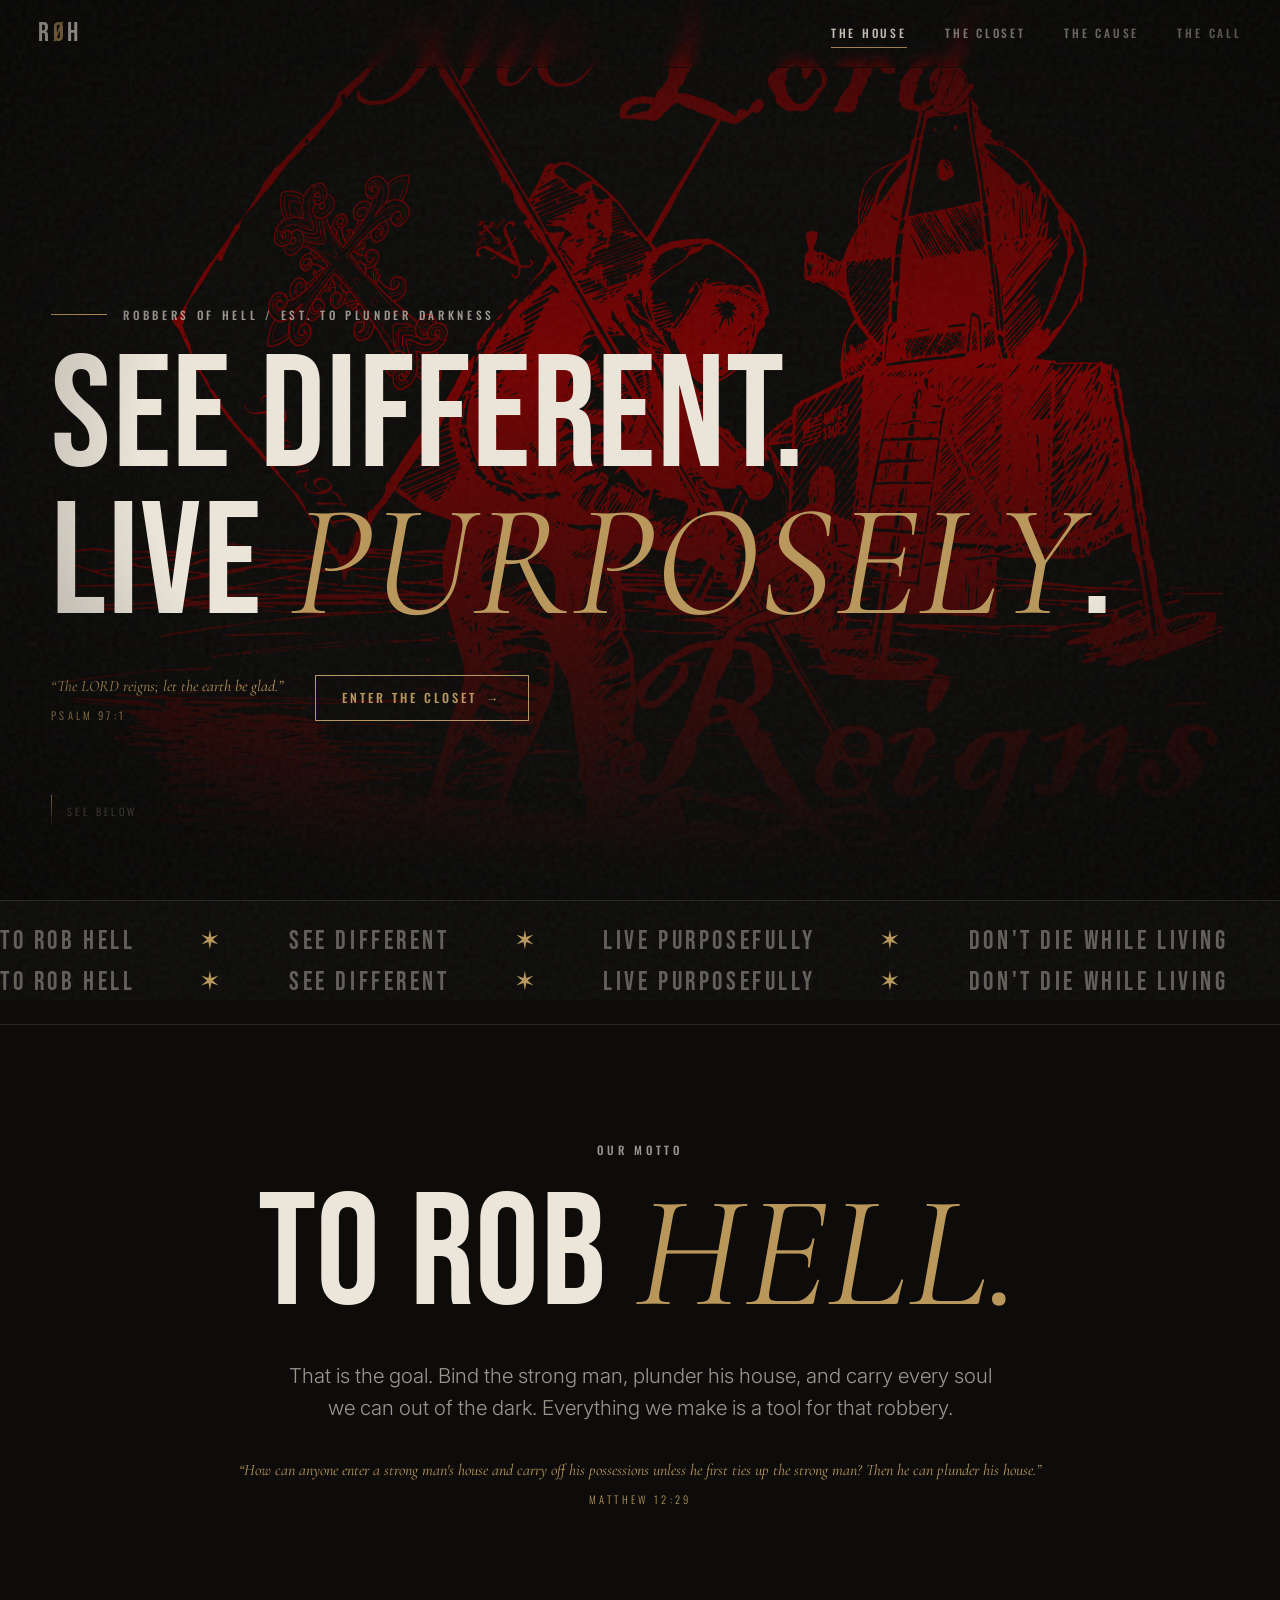
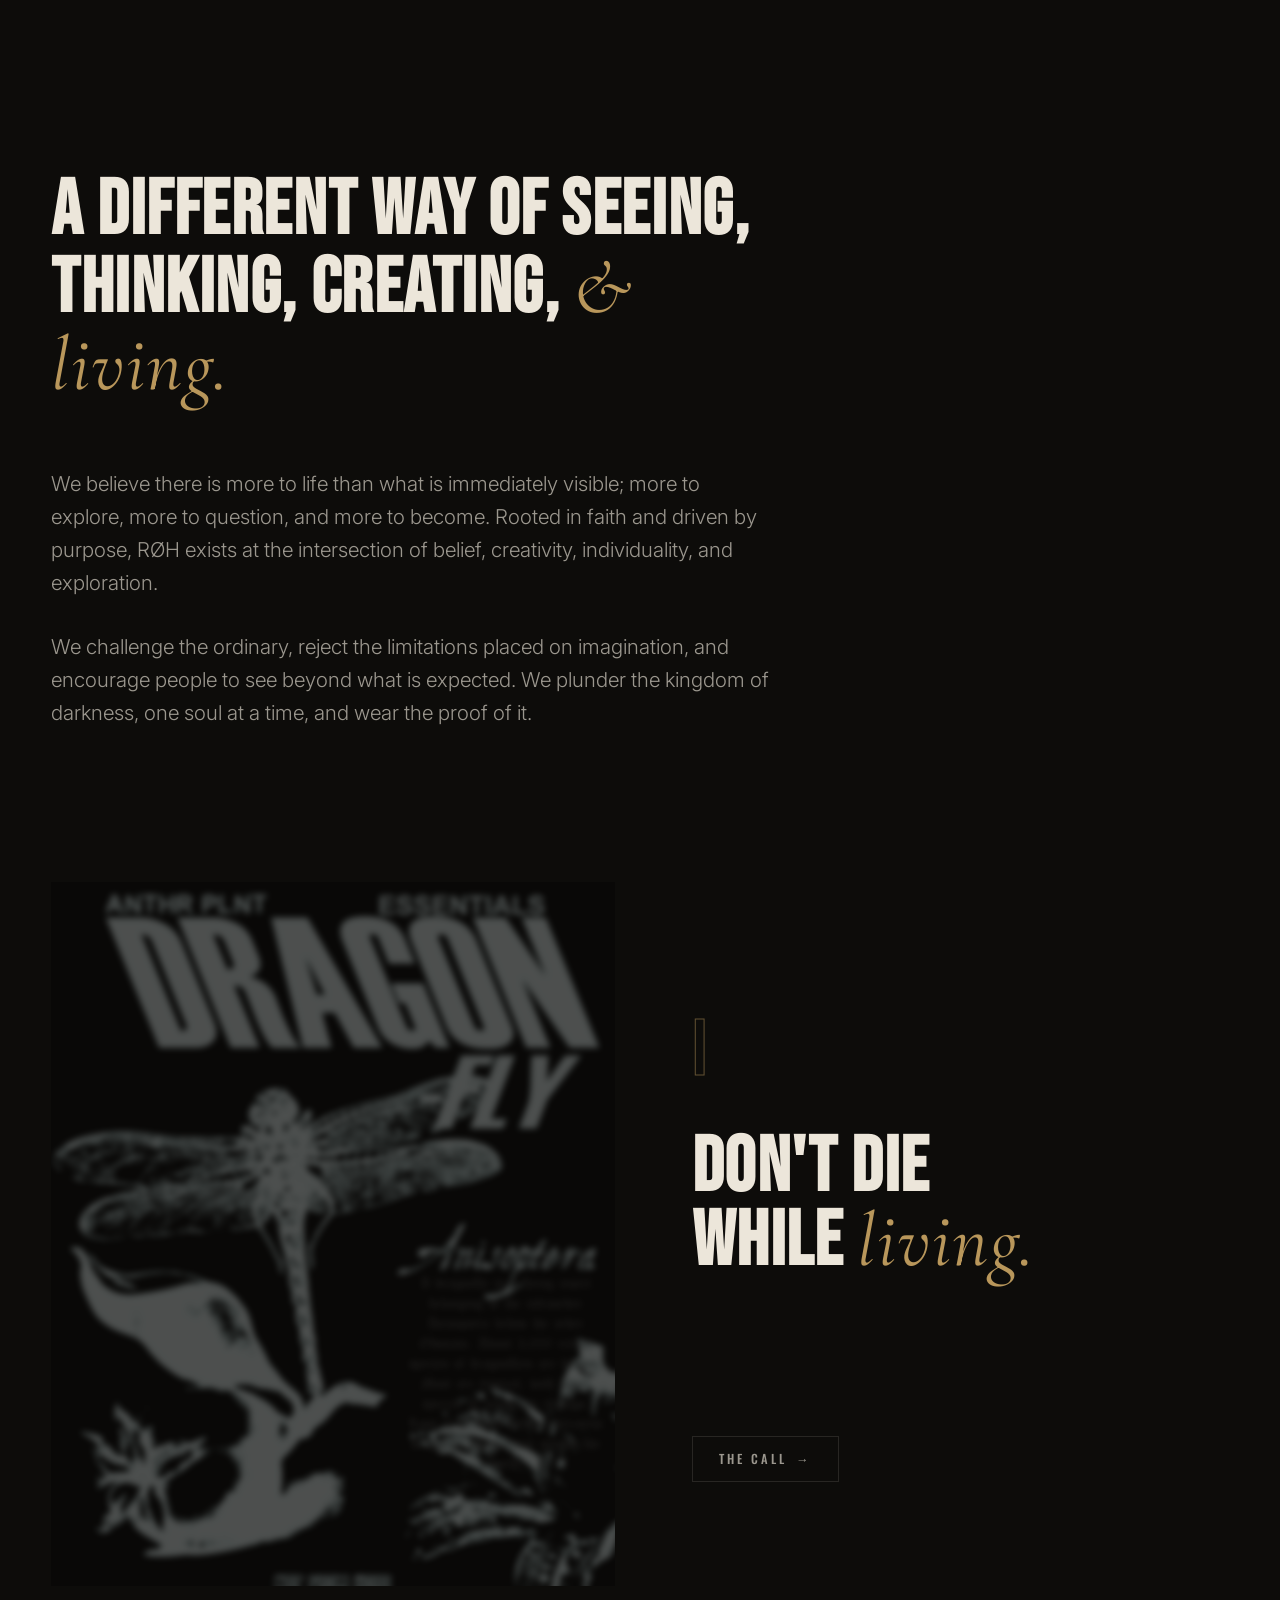
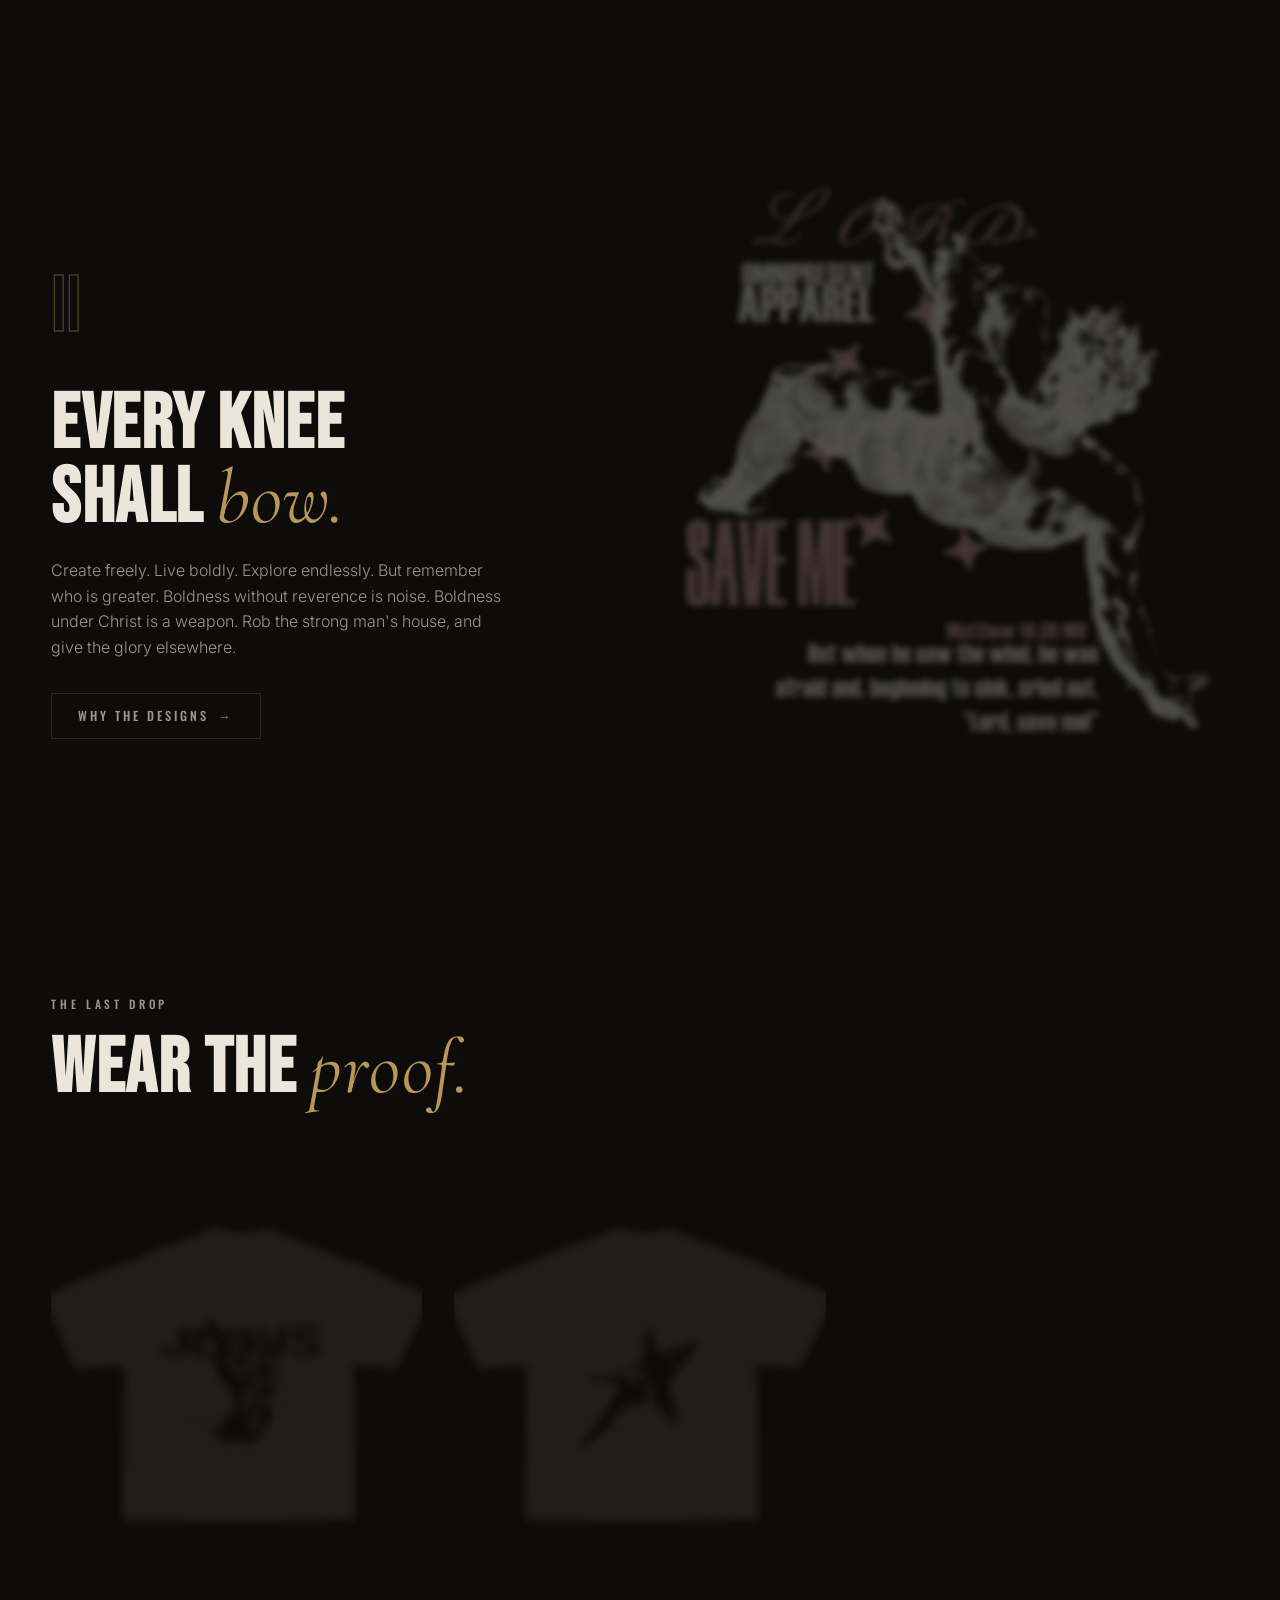
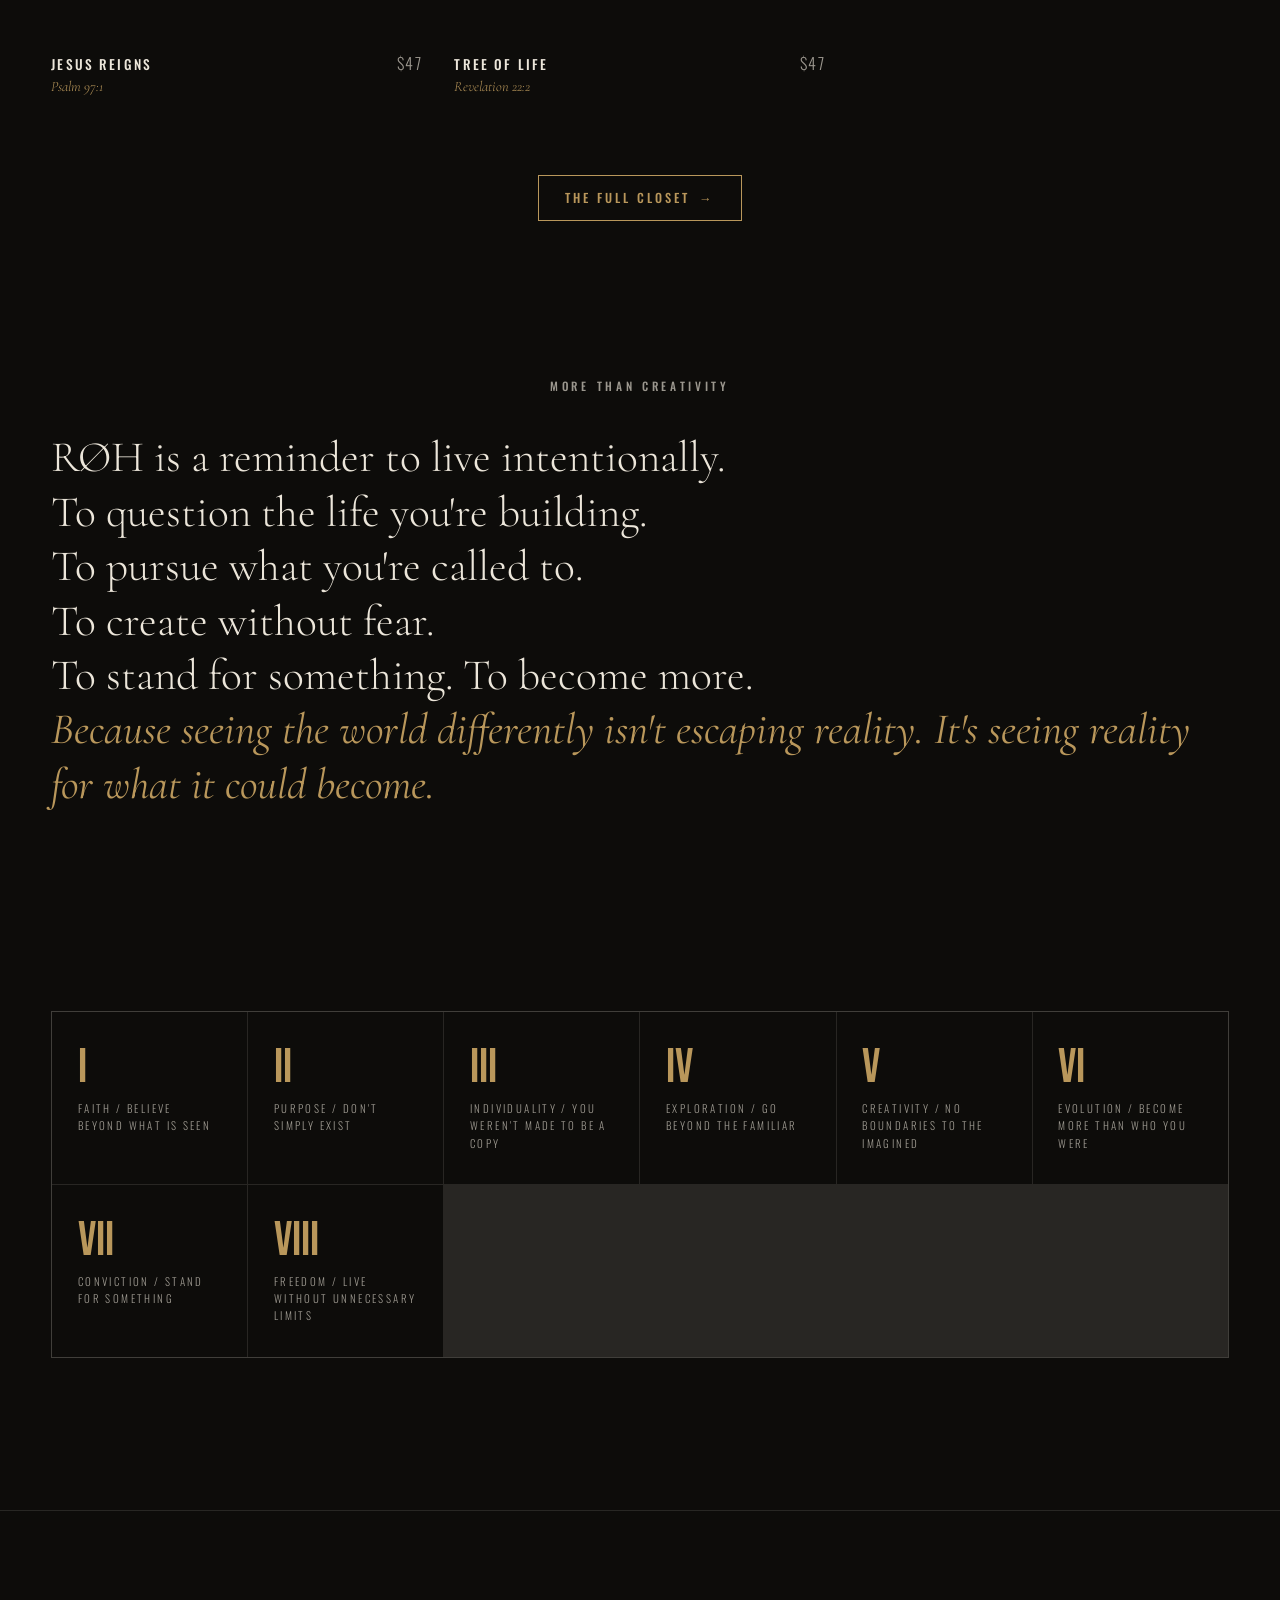
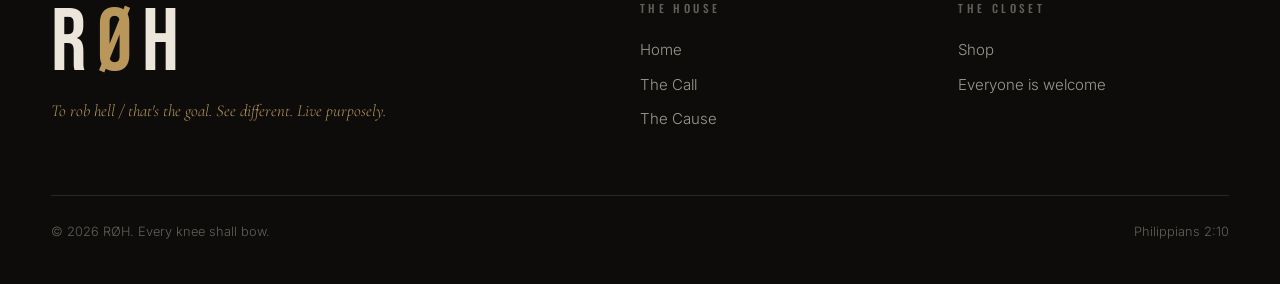
==== commit f2a0b475: "Remove em dashes; add Discord wall integration for prayers, testimonies, and encouragement" ====
--- a/index.html
+++ b/index.html
@@ -3,8 +3,8 @@
 <head>
   <meta charset="UTF-8">
   <meta name="viewport" content="width=device-width, initial-scale=1.0">
-  <title>RØH — SEE DIFFERENT. LIVE PURPOSEFULLY.</title>
-  <meta name="description" content="RØH — Robbers of Hell. A creative movement rooted in faith, individuality, purpose, and the courage to see beyond the ordinary.">
+  <title>RØH / SEE DIFFERENT. LIVE PURPOSEFULLY.</title>
+  <meta name="description" content="RØH / Robbers of Hell. A creative movement rooted in faith, individuality, purpose, and the courage to see beyond the ordinary.">
   <link rel="preconnect" href="https://fonts.googleapis.com">
   <link rel="preconnect" href="https://fonts.gstatic.com" crossorigin>
   <link href="https://fonts.googleapis.com/css2?family=Bebas+Neue&family=Cormorant+Garamond:ital,wght@0,400;0,500;1,400;1,500&family=Inter:wght@300;400;500&family=Oswald:wght@300;400;500;600&display=swap" rel="stylesheet">
@@ -30,7 +30,7 @@
       <img src="assets/img/psalm97-1Apollo.png" alt="Psalm 97 verse one Apollo artwork">
     </div>
     <div class="hero-content">
-      <p class="hero-kicker label">Robbers of Hell — Est. to plunder darkness</p>
+      <p class="hero-kicker label">Robbers of Hell / Est. to plunder darkness</p>
       <h1 class="hero-title display">
         <span class="line"><span data-scramble="SEE DIFFERENT.">SEE DIFFERENT.</span></span>
         <span class="line"><span>LIVE <em class="script">purposely</em>.</span></span>
@@ -80,19 +80,19 @@
         <span class="label reveal">Our Representation</span>
         <h2 class="reveal reveal-d1">A different way of seeing, thinking, creating, <span class="script gold">&amp; living.</span></h2>
       </div>
-      <p class="lead reveal">We believe there is more to life than what is immediately visible — more to explore, more to question, and more to become. Rooted in faith and driven by purpose, RØH exists at the intersection of belief, creativity, individuality, and exploration.</p>
-      <p class="lead reveal reveal-d1 mt-md">We challenge the ordinary, reject the limitations placed on imagination, and encourage people to see beyond what is expected. We plunder the kingdom of darkness — one soul at a time — and wear the proof of it.</p>
+      <p class="lead reveal">We believe there is more to life than what is immediately visible; more to explore, more to question, and more to become. Rooted in faith and driven by purpose, RØH exists at the intersection of belief, creativity, individuality, and exploration.</p>
+      <p class="lead reveal reveal-d1 mt-md">We challenge the ordinary, reject the limitations placed on imagination, and encourage people to see beyond what is expected. We plunder the kingdom of darkness, one soul at a time, and wear the proof of it.</p>
     </div>
   </section>
 
   <section class="section" style="padding-top:0">
     <div class="wrap">
       <div class="pillar">
-        <div class="pillar-media develop"><img src="assets/img/DRGNFLY.jpg" alt="Dragonfly — evolution"></div>
+        <div class="pillar-media develop"><img src="assets/img/DRGNFLY.jpg" alt="Dragonfly / evolution"></div>
         <div class="pillar-body">
           <span class="pillar-num">I</span>
           <h2>Don't die<br>while <span class="script gold">living.</span></h2>
-          <p class="reveal">Live intentionally. Explore. Create. Become. The dragonfly is born in water, rises into the light, and never goes back down. That is the call — metamorphosis over autopilot. Refuse to exist on default.</p>
+          <p class="reveal">Live intentionally. Explore. Create. Become. The dragonfly is born in water, rises into the light, and never goes back down. That is the call, metamorphosis over autopilot. Refuse to exist on default.</p>
           <a class="btn btn-ghost mt-md" href="call.html">The call <span class="arrow">→</span></a>
         </div>
       </div>
@@ -106,7 +106,7 @@
         <div class="pillar-body">
           <span class="pillar-num">II</span>
           <h2>Every knee<br>shall <span class="script gold">bow.</span></h2>
-          <p class="reveal">Create freely. Live boldly. Explore endlessly. But remember who is greater. Boldness without reverence is noise — boldness under Christ is a weapon. Rob the strong man's house, and give the glory elsewhere.</p>
+          <p class="reveal">Create freely. Live boldly. Explore endlessly. But remember who is greater. Boldness without reverence is noise. Boldness under Christ is a weapon. Rob the strong man's house, and give the glory elsewhere.</p>
           <a class="btn btn-ghost mt-md" href="cause.html">Why the designs <span class="arrow">→</span></a>
         </div>
       </div>
@@ -154,7 +154,7 @@
         <span class="m-line">To pursue what you're called to.</span>
         <span class="m-line">To create without fear.</span>
         <span class="m-line">To stand for something. To become more.</span>
-        <span class="m-line"><em class="script gold">Because seeing the world differently isn't escaping reality — it's seeing reality for what it could become.</em></span>
+        <span class="m-line"><em class="script gold">Because seeing the world differently isn't escaping reality. It's seeing reality for what it could become.</em></span>
       </blockquote>
     </div>
   </section>
@@ -162,14 +162,14 @@
   <section class="section" style="padding-top:0">
     <div class="wrap">
       <div class="stat-list reveal">
-        <div class="stat"><span class="num">I</span><span class="k">Faith — believe beyond what is seen</span></div>
-        <div class="stat"><span class="num">II</span><span class="k">Purpose — don't simply exist</span></div>
-        <div class="stat"><span class="num">III</span><span class="k">Individuality — you weren't made to be a copy</span></div>
-        <div class="stat"><span class="num">IV</span><span class="k">Exploration — go beyond the familiar</span></div>
-        <div class="stat"><span class="num">V</span><span class="k">Creativity — no boundaries to the imagined</span></div>
-        <div class="stat"><span class="num">VI</span><span class="k">Evolution — become more than who you were</span></div>
-        <div class="stat"><span class="num">VII</span><span class="k">Conviction — stand for something</span></div>
-        <div class="stat"><span class="num">VIII</span><span class="k">Freedom — live without unnecessary limits</span></div>
+        <div class="stat"><span class="num">I</span><span class="k">Faith / believe beyond what is seen</span></div>
+        <div class="stat"><span class="num">II</span><span class="k">Purpose / don't simply exist</span></div>
+        <div class="stat"><span class="num">III</span><span class="k">Individuality / you weren't made to be a copy</span></div>
+        <div class="stat"><span class="num">IV</span><span class="k">Exploration / go beyond the familiar</span></div>
+        <div class="stat"><span class="num">V</span><span class="k">Creativity / no boundaries to the imagined</span></div>
+        <div class="stat"><span class="num">VI</span><span class="k">Evolution / become more than who you were</span></div>
+        <div class="stat"><span class="num">VII</span><span class="k">Conviction / stand for something</span></div>
+        <div class="stat"><span class="num">VIII</span><span class="k">Freedom / live without unnecessary limits</span></div>
       </div>
     </div>
   </section>
@@ -179,7 +179,7 @@
       <div class="footer-grid">
         <div>
           <div class="wordmark">R<span class="halo">Ø</span>H</div>
-          <div class="footer-tag">To rob hell — that's the goal. See different. Live purposely.</div>
+          <div class="footer-tag">To rob hell / that's the goal. See different. Live purposely.</div>
         </div>
         <div>
           <h4>The House</h4>
--- a/css/roh.css
+++ b/css/roh.css
@@ -1,5 +1,5 @@
 /* ============================================================
-   ROH — SEE DIFFERENT. LIVE PURPOSEFULLY.
+   ROH / SEE DIFFERENT. LIVE PURPOSEFULLY.
    The Developing Room. Faith x streetwear x editorial.
    ============================================================ */
 
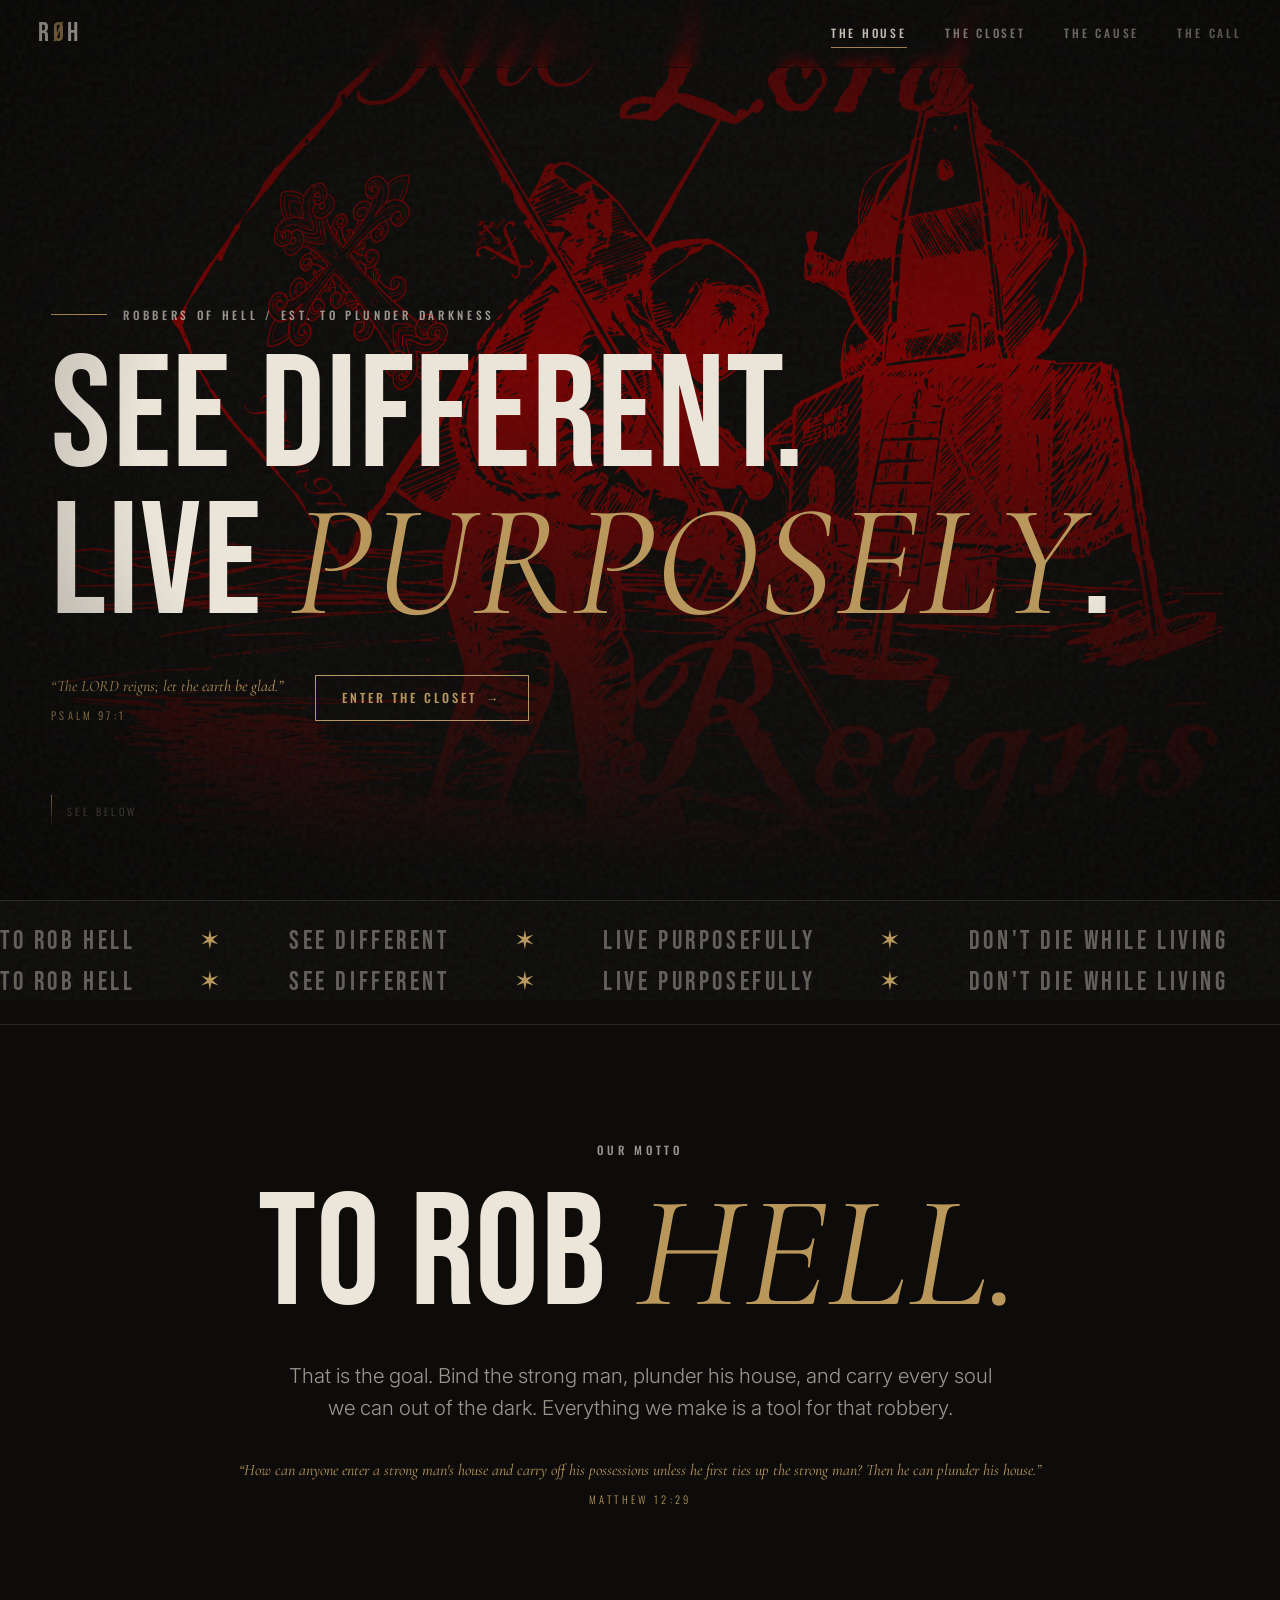
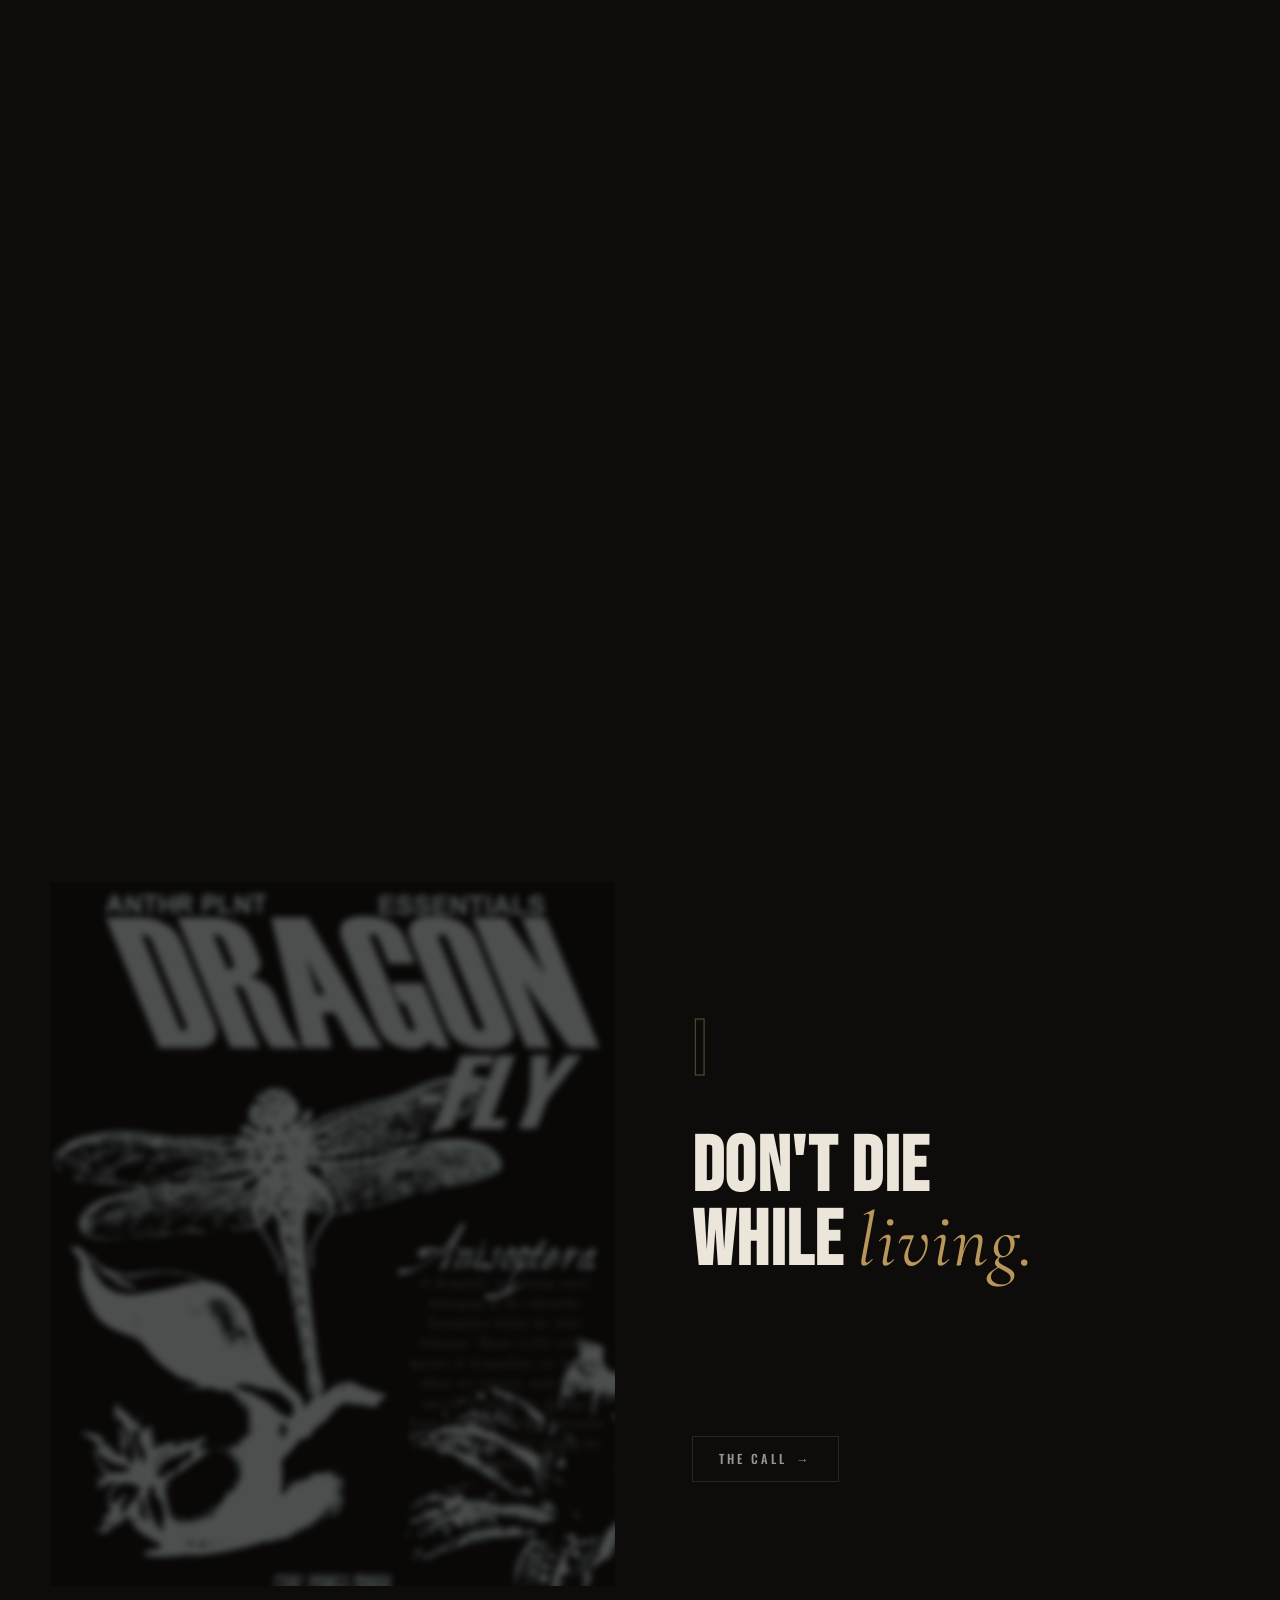
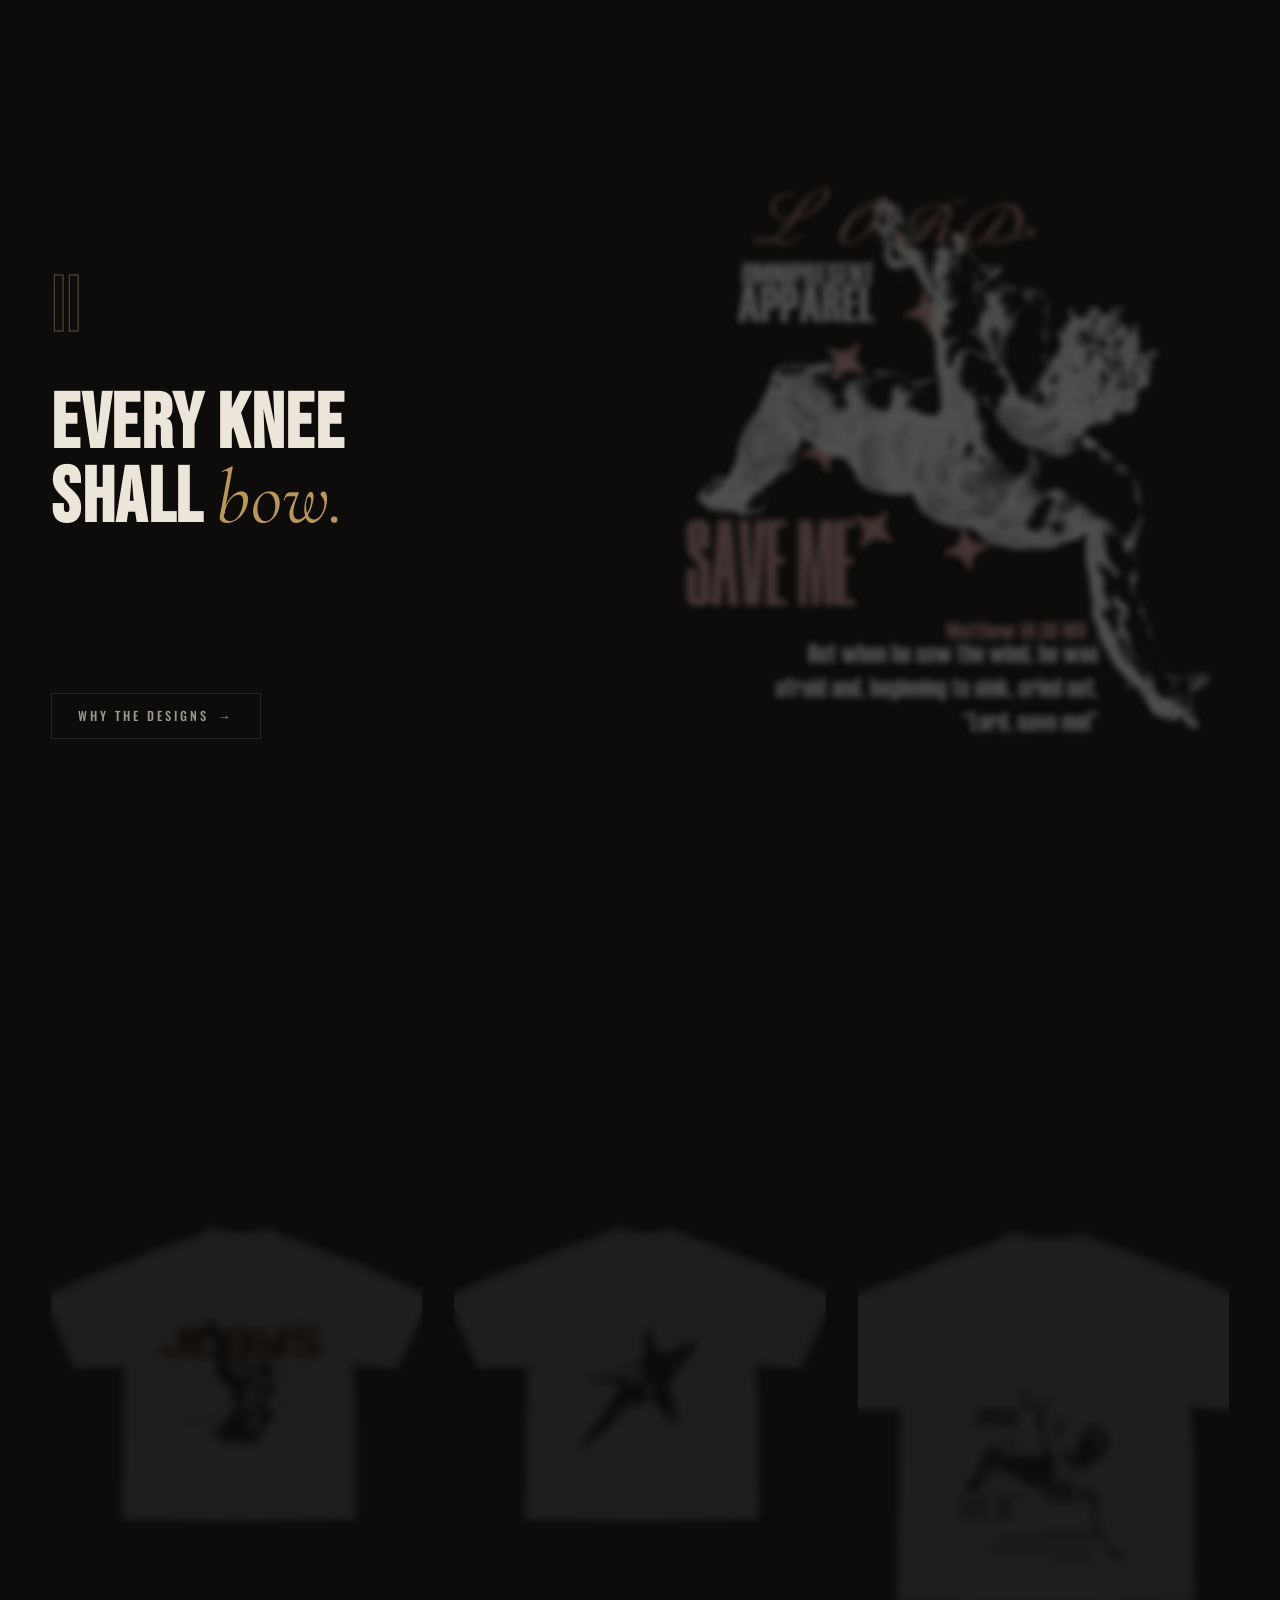
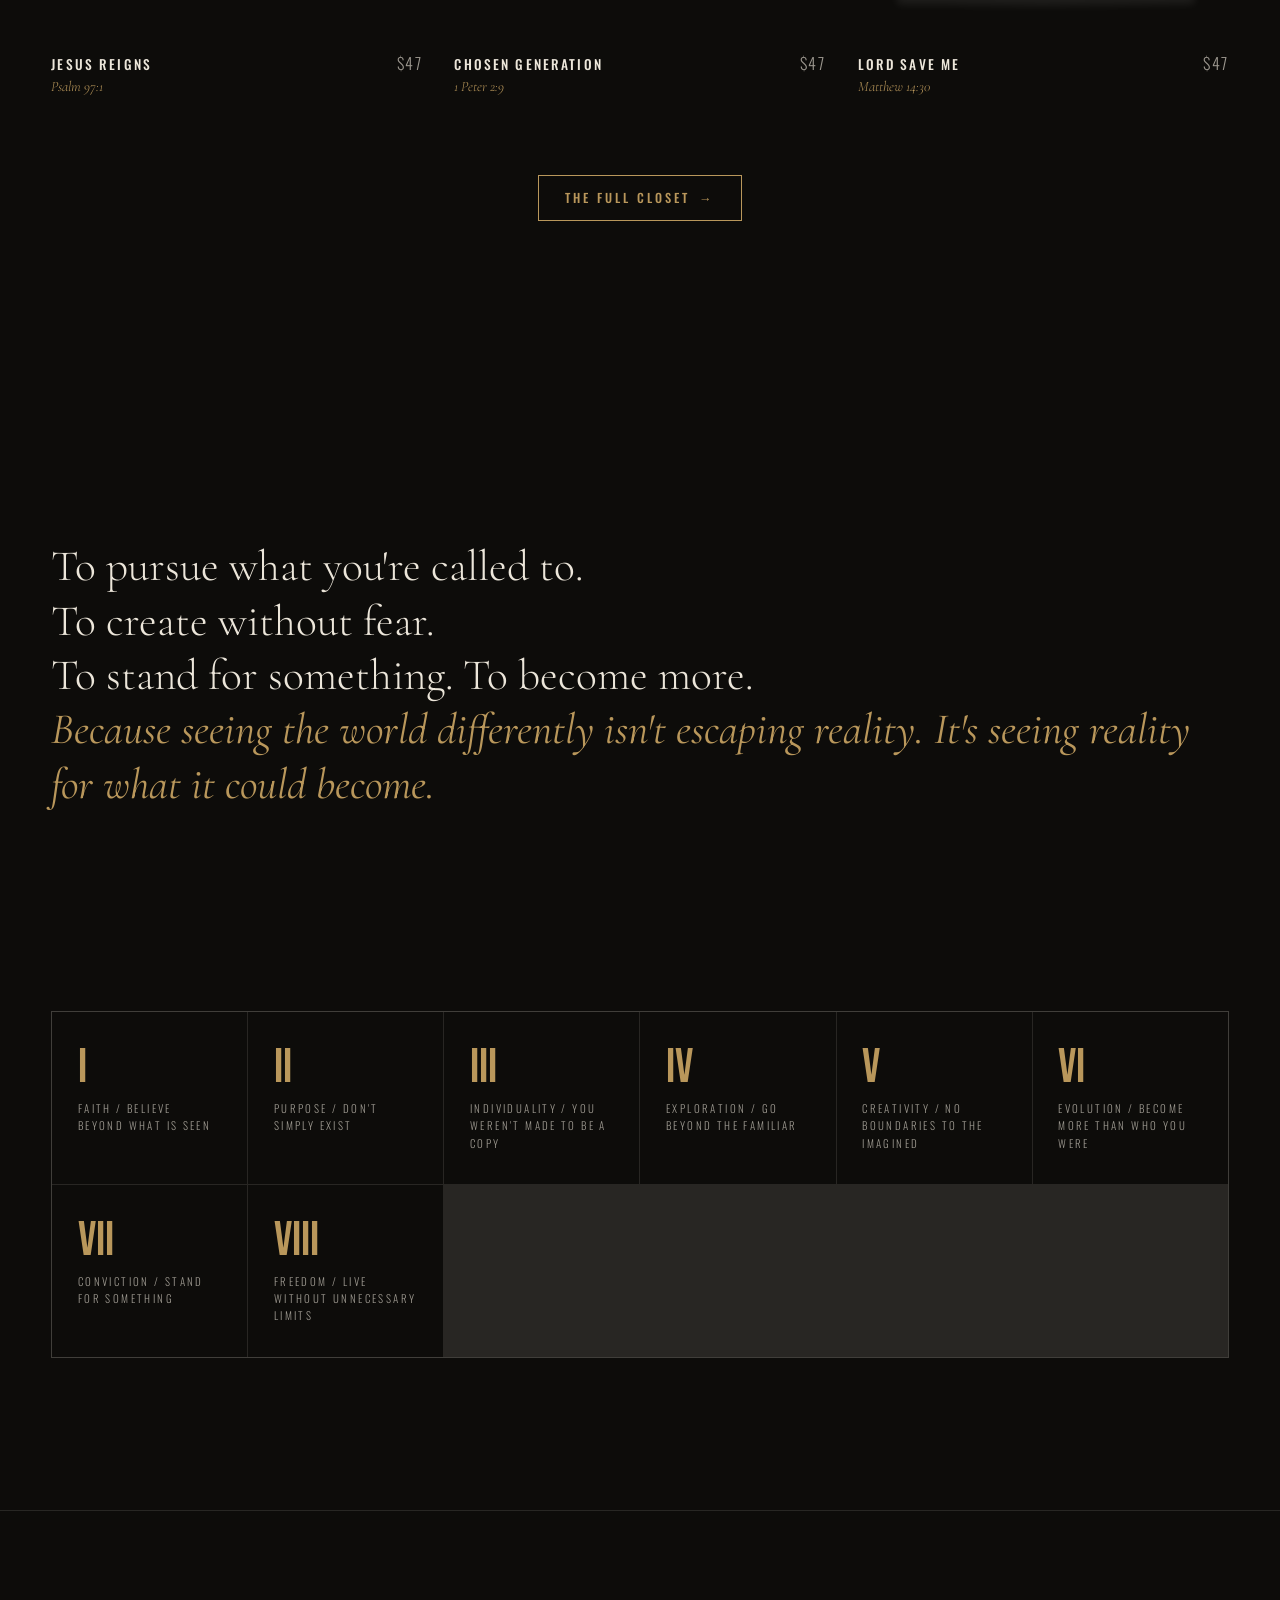
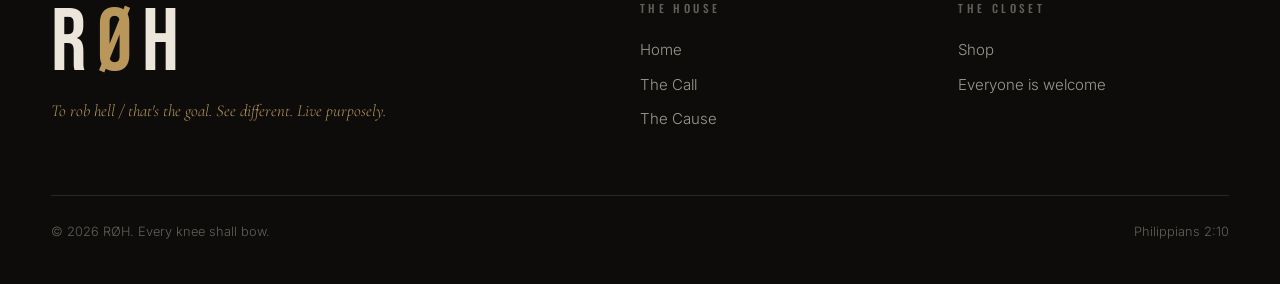
==== commit 9cc006a1: "Add 8 applied tee renders, Chosen Generation (1 Pet 2:9), fix greyed reveal bug, reframe Call page, " ====
--- a/index.html
+++ b/index.html
@@ -56,7 +56,7 @@
       <span>LIVE PURPOSEFULLY<i>✶</i></span>
       <span>DON'T DIE WHILE LIVING<i>✶</i></span>
       <span>EVERY KNEE SHALL BOW<i>✶</i></span>
-      <span>ROBBERS OF HELL<i>✶</i></span>
+      <span>OUT OF DARKNESS INTO LIGHT<i>✶</i></span>
     </div>
   </div>
 
@@ -132,11 +132,21 @@
         </a>
         <a class="product" href="shop.html">
           <div class="develop tilt">
-            <div class="art"><img src="assets/img/JEOESTRTEE.png" alt="Tree of Life tee"></div>
+            <div class="art"><img src="assets/img/JEOESTRTEE.png" alt="Chosen Generation tee"></div>
             <span class="product-cta"><span class="txt">See the shirt</span><span class="done">✓ To your drop</span></span>
           </div>
           <div class="product-info">
-            <div><div class="product-name">Tree of Life</div><div class="product-script">Revelation 22:2</div></div>
+            <div><div class="product-name">Chosen Generation</div><div class="product-script">1 Peter 2:9</div></div>
+            <span class="product-price">$47</span>
+          </div>
+        </a>
+        <a class="product" href="shop.html">
+          <div class="develop tilt">
+            <div class="art"><img src="assets/img/tees/lord-save-me-white.png" alt="Lord Save Me tee"></div>
+            <span class="product-cta"><span class="txt">See the shirt</span><span class="done">✓ To your drop</span></span>
+          </div>
+          <div class="product-info">
+            <div><div class="product-name">Lord Save Me</div><div class="product-script">Matthew 14:30</div></div>
             <span class="product-price">$47</span>
           </div>
         </a>
--- a/css/roh.css
+++ b/css/roh.css
@@ -36,8 +36,6 @@
   -webkit-font-smoothing: antialiased;
   cursor: crosshair;
 }
-
-body.no-cursor, body.no-cursor a, body.no-cursor button { cursor: crosshair; }
 
 ::selection { background: var(--gold); color: var(--bg); }
 
@@ -416,7 +414,6 @@
 .flame-progress svg { width: 100%; height: 100%; overflow: visible; }
 .flame-progress .wick { fill: var(--cream-dim); }
 .flame-progress .flame { fill: var(--ember); transform-origin: 50% 80%; }
-.flame-progress .glow { fill: url(#flameGrad); }
 @media (max-width: 860px) { .flame-progress { display: none; } }
 
 /* ---------- Footer ---------- */
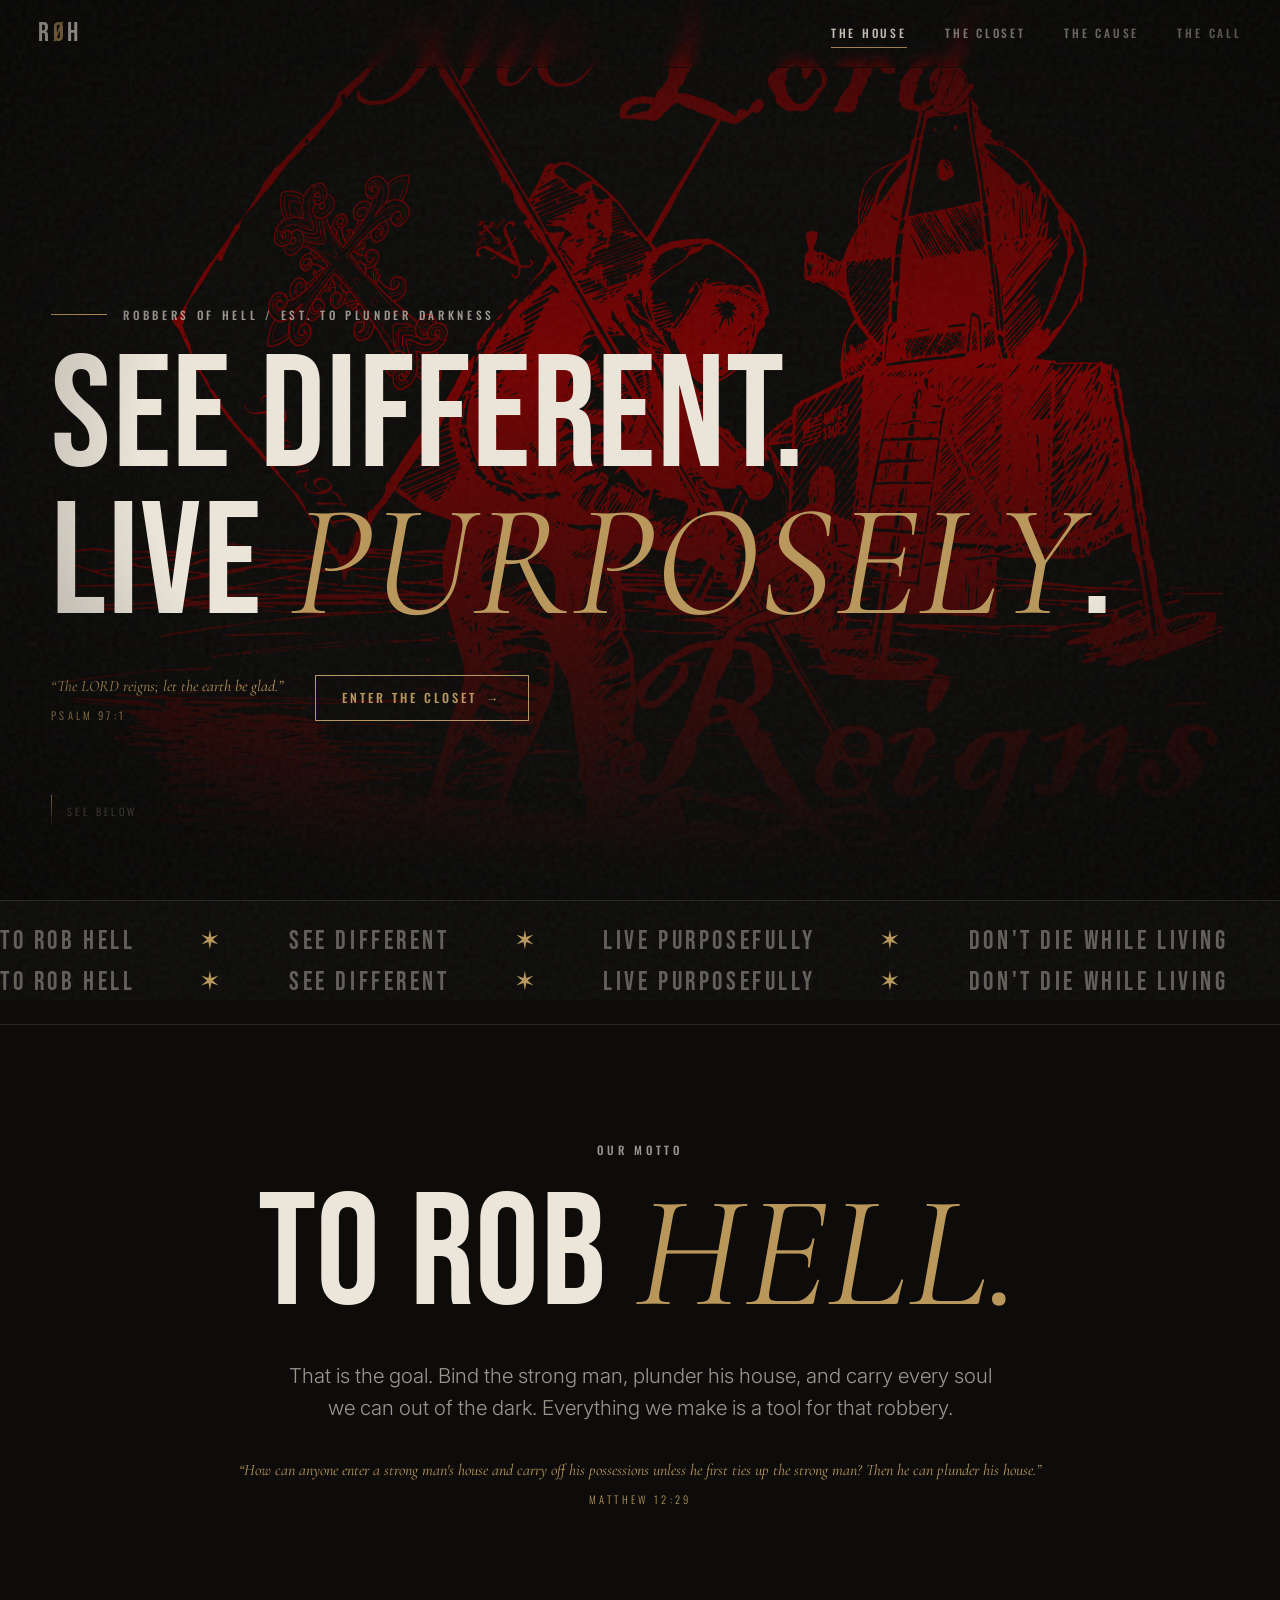
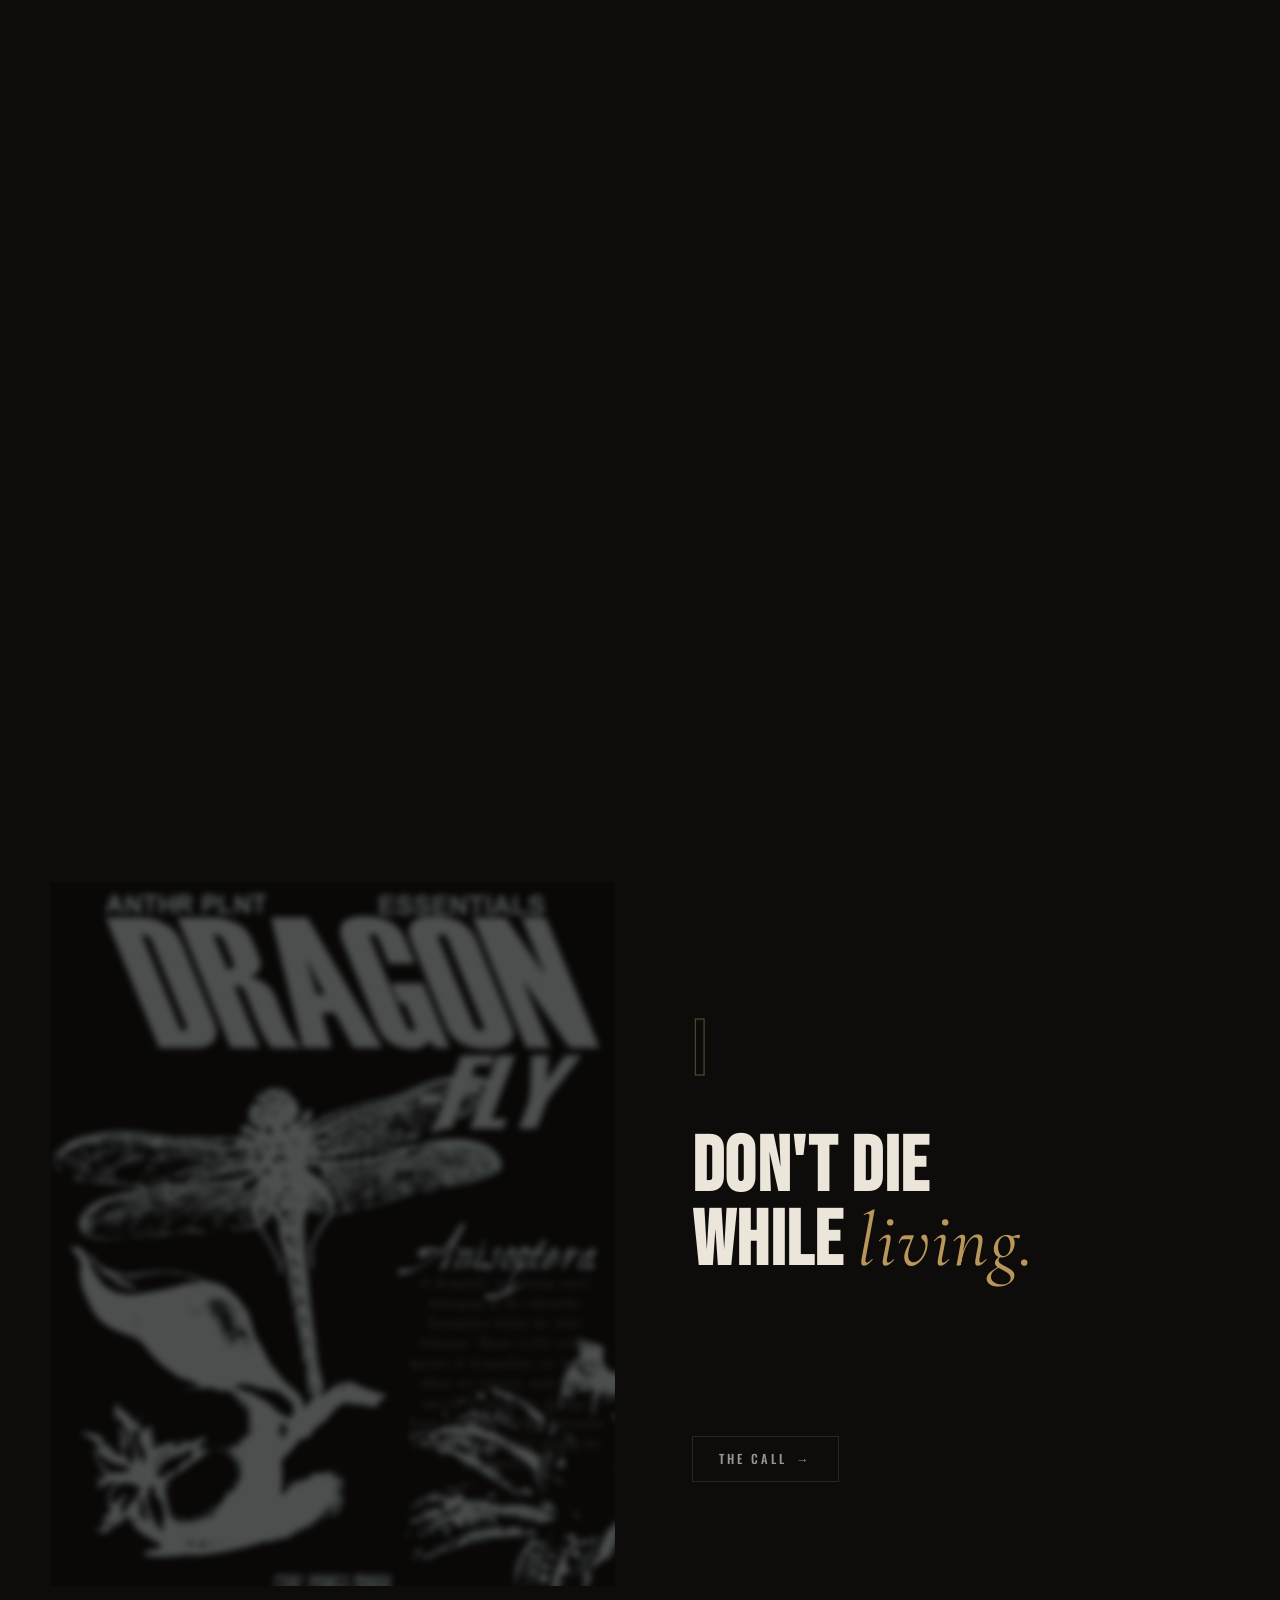
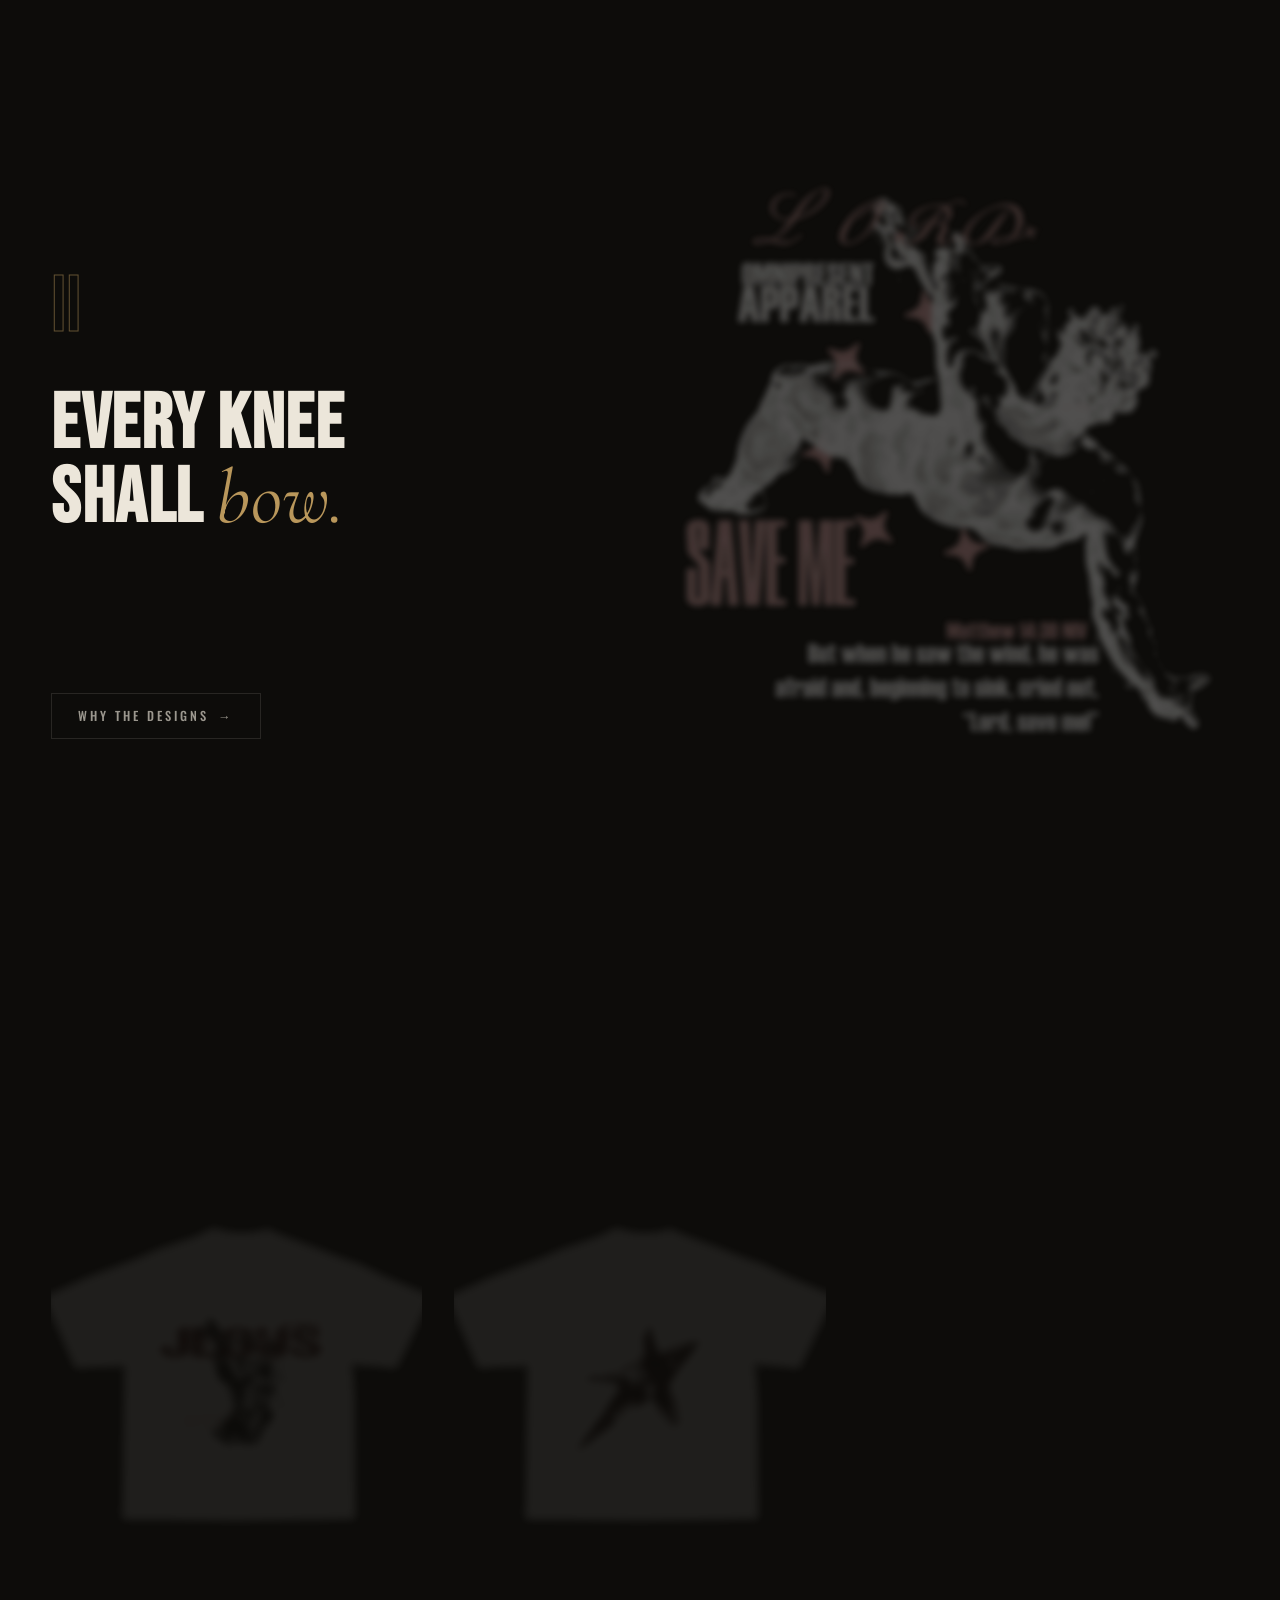
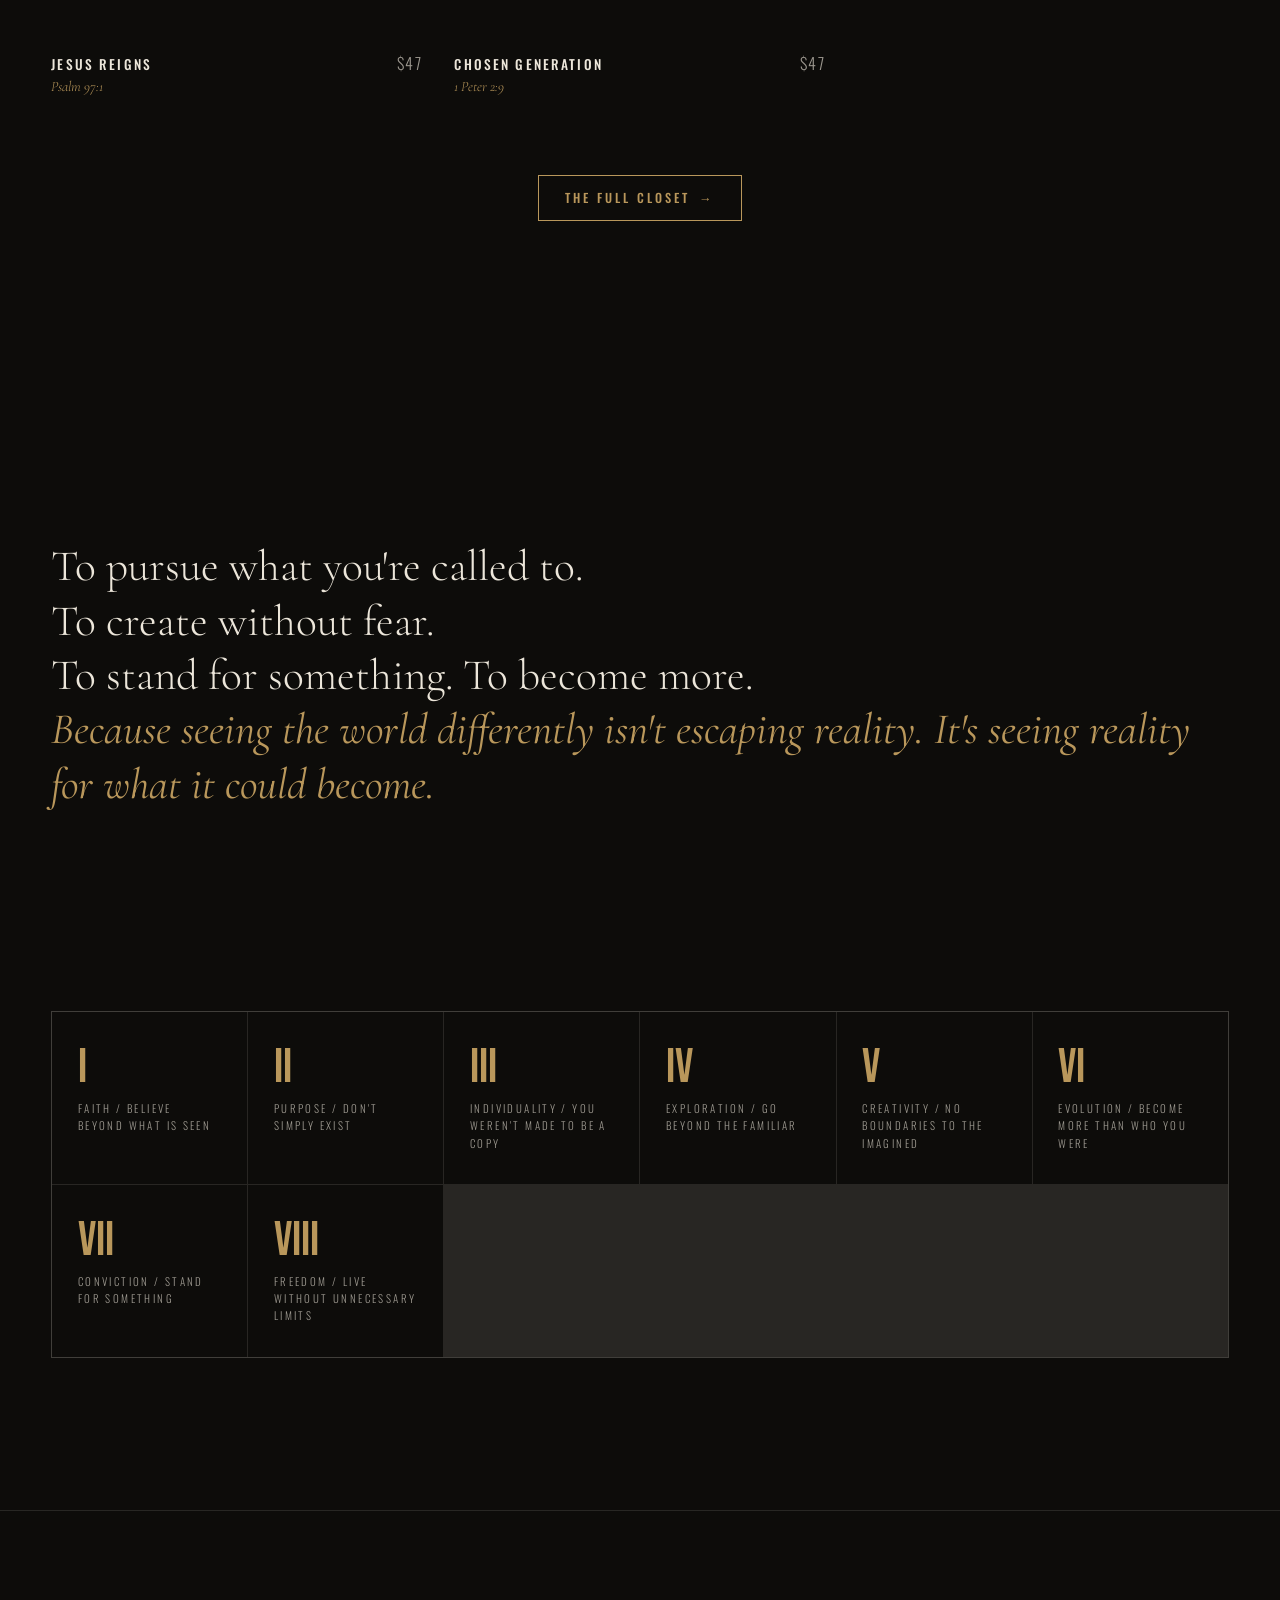
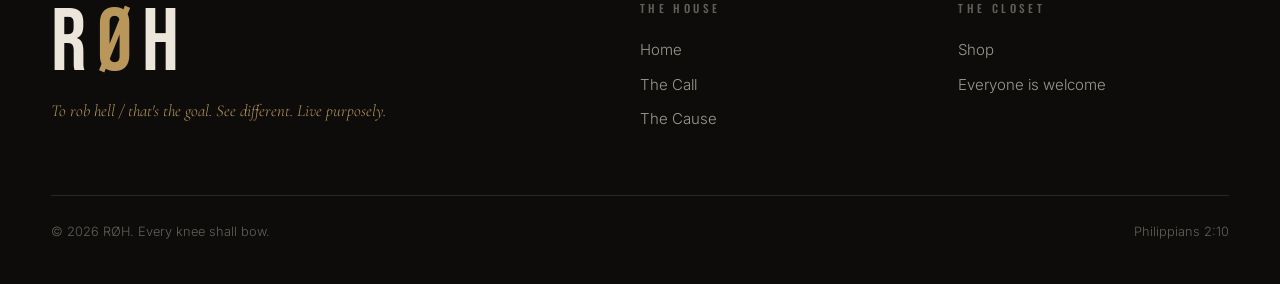
==== commit 226305de: "Remove fabricated tee renders from closet and home" ====
--- a/index.html
+++ b/index.html
@@ -140,17 +140,7 @@
             <span class="product-price">$47</span>
           </div>
         </a>
-        <a class="product" href="shop.html">
-          <div class="develop tilt">
-            <div class="art"><img src="assets/img/tees/lord-save-me-white.png" alt="Lord Save Me tee"></div>
-            <span class="product-cta"><span class="txt">See the shirt</span><span class="done">✓ To your drop</span></span>
-          </div>
-          <div class="product-info">
-            <div><div class="product-name">Lord Save Me</div><div class="product-script">Matthew 14:30</div></div>
-            <span class="product-price">$47</span>
-          </div>
-        </a>
-      </div>
+        </div>
       <div class="center mt-lg"><a class="btn" href="shop.html">The full closet <span class="arrow">→</span></a></div>
     </div>
   </section>
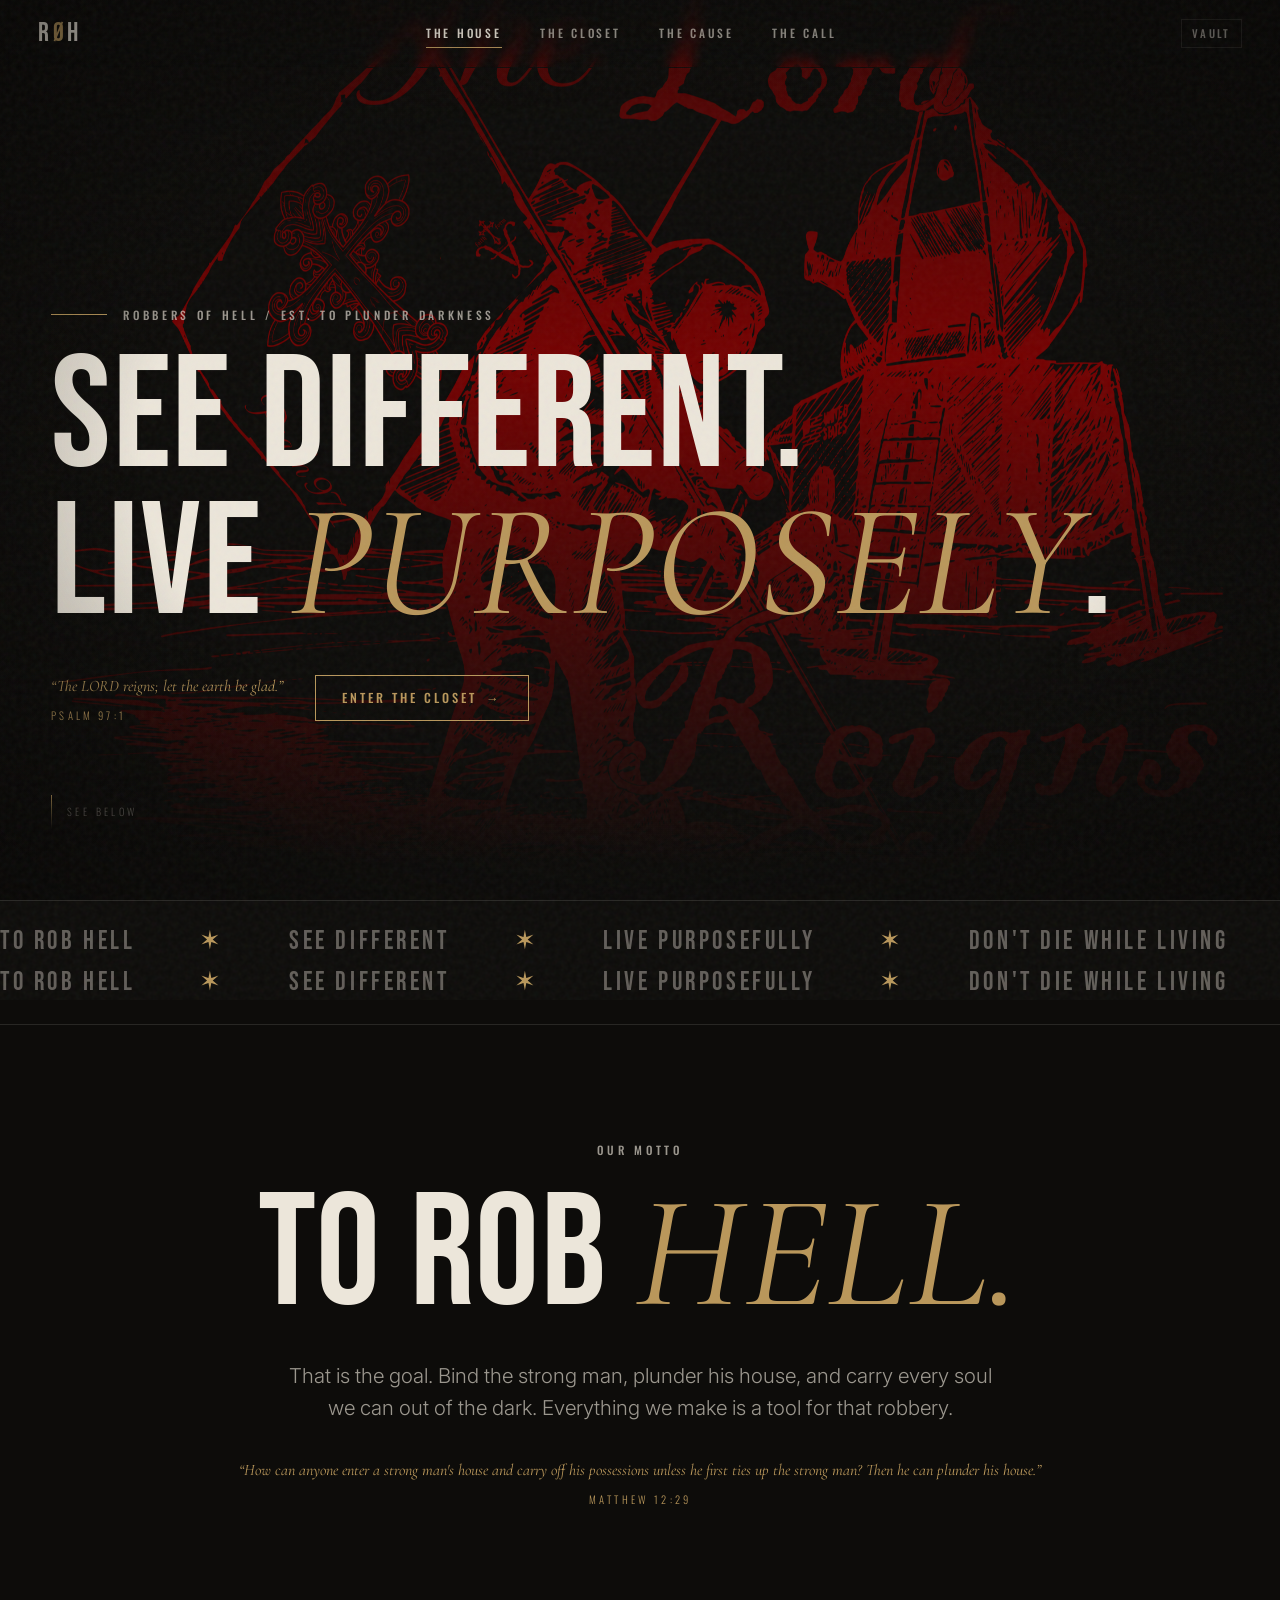
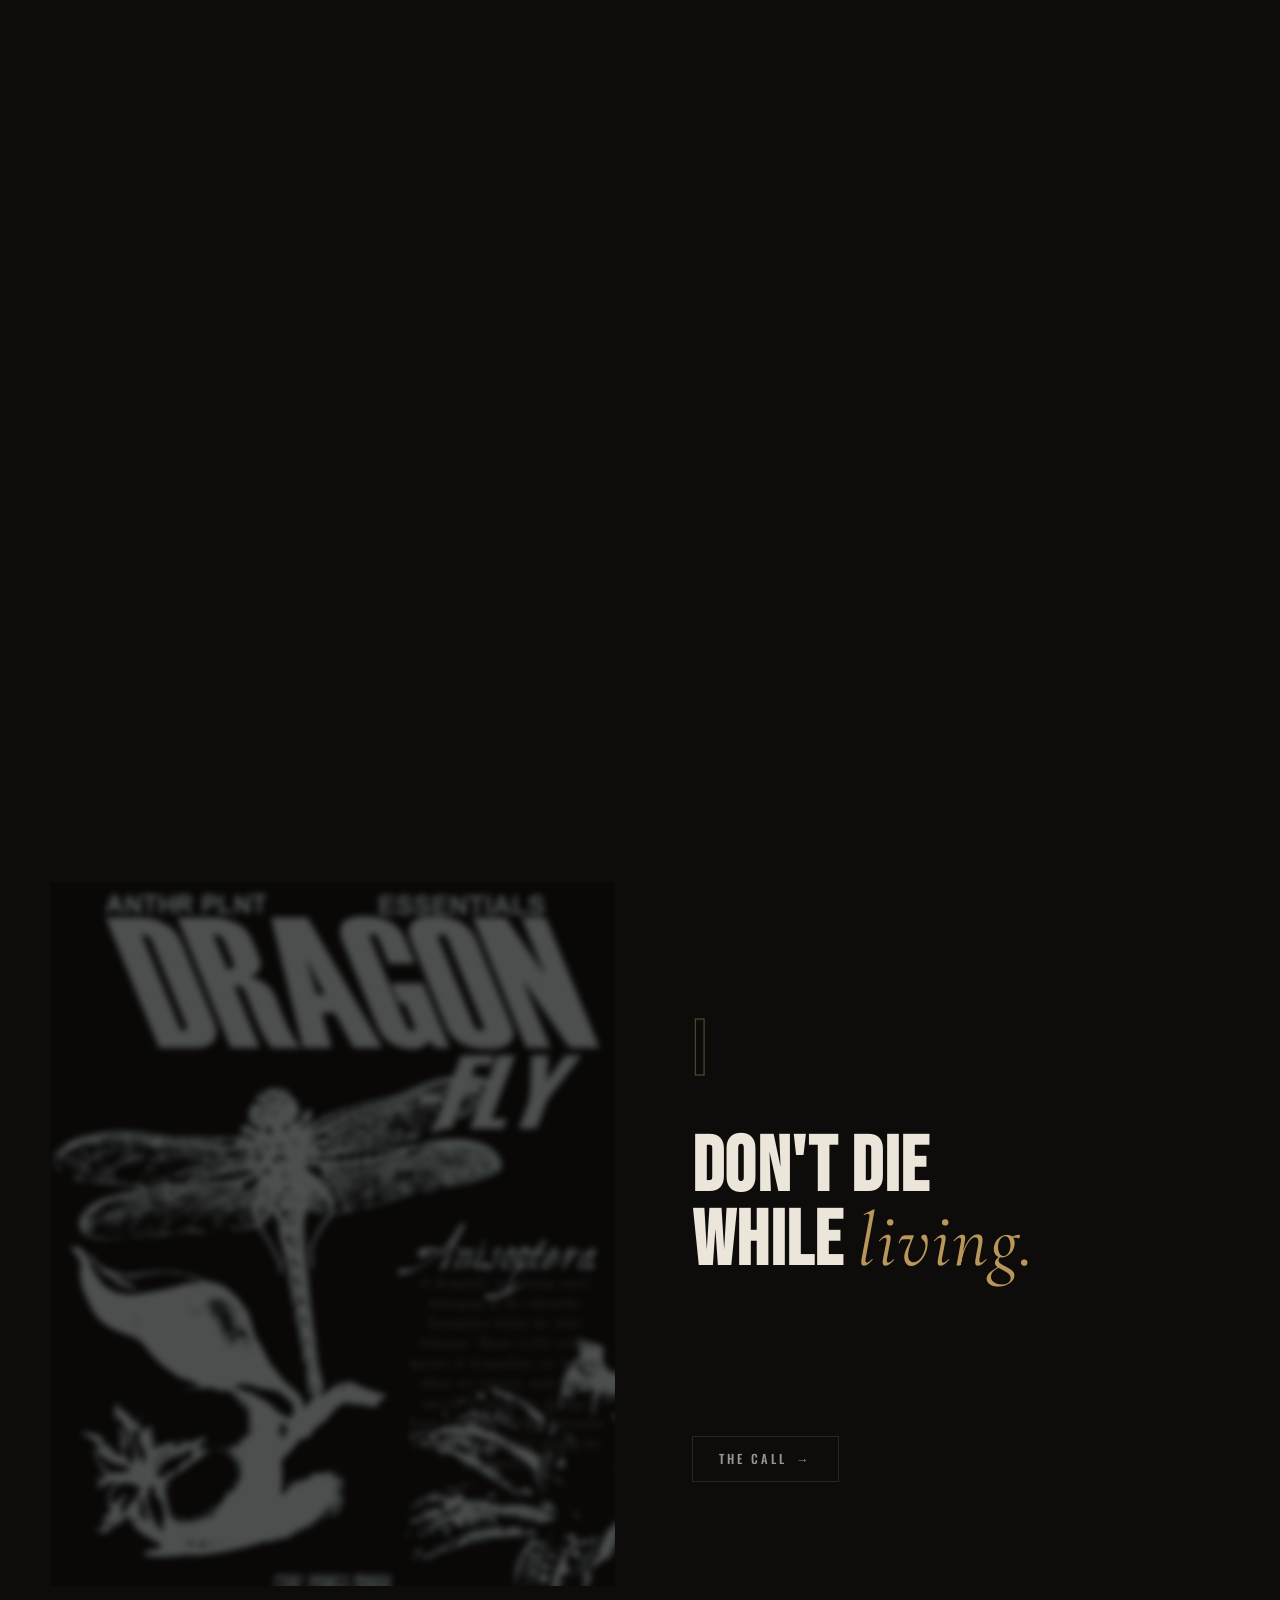
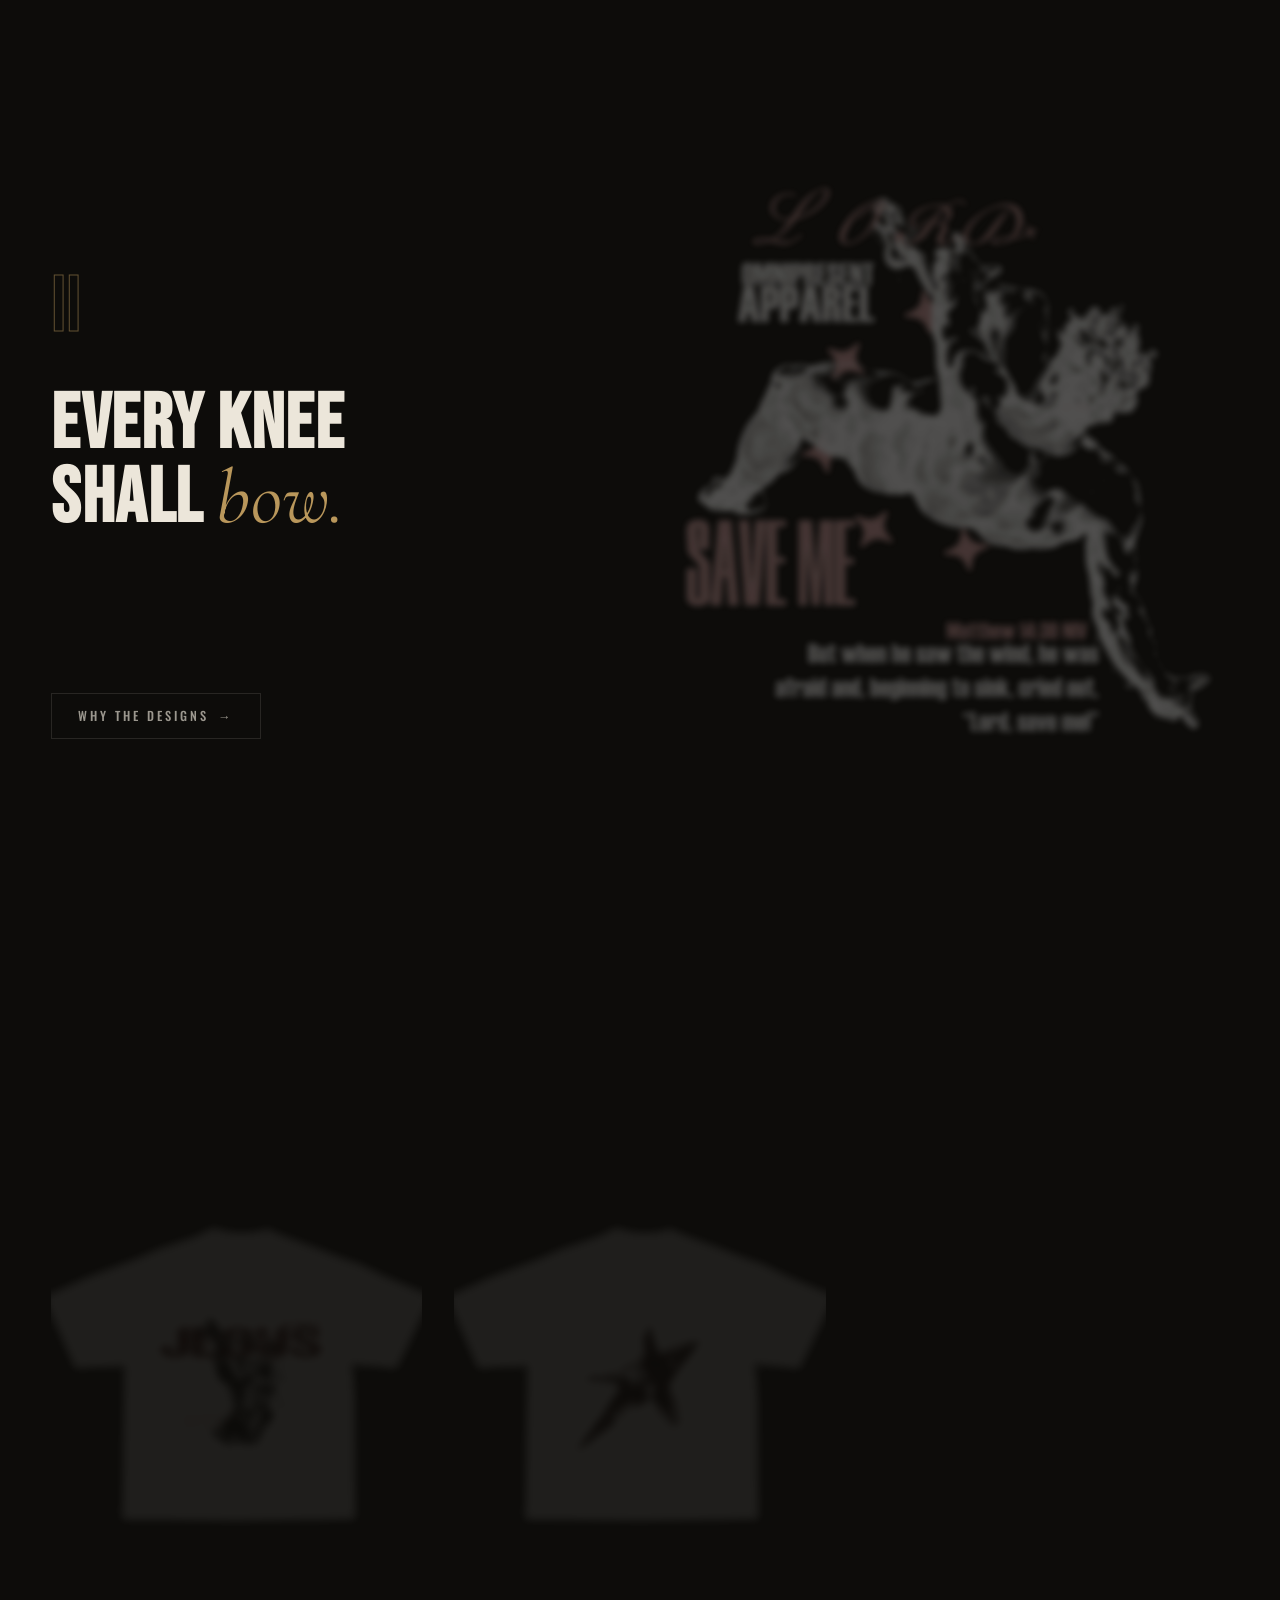
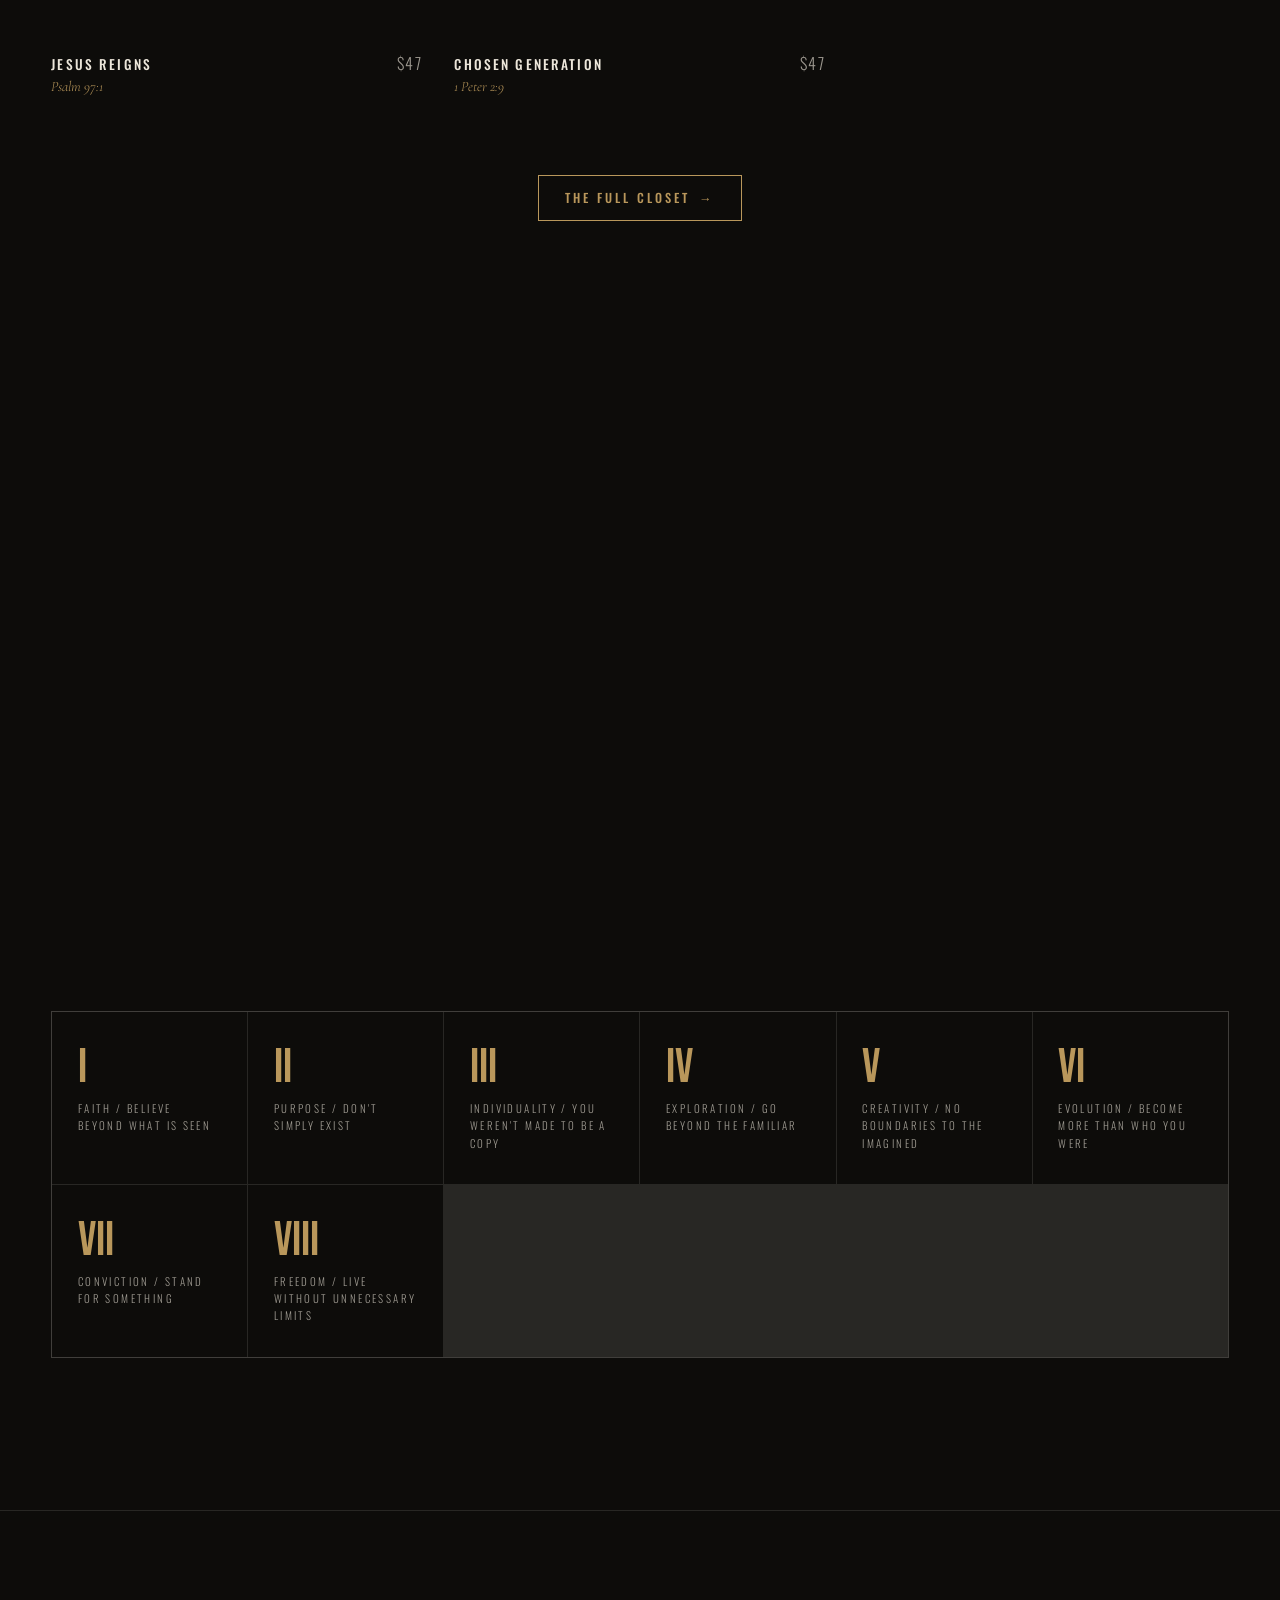
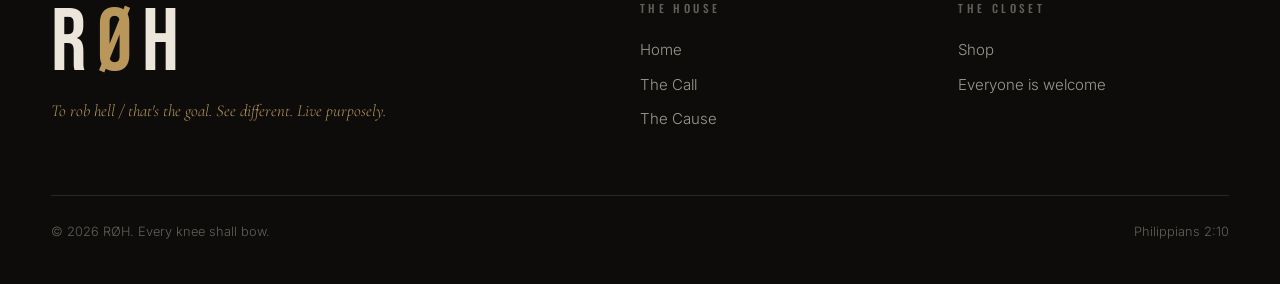
==== commit 86c4f347: "Add The Vault: persistent cart drawer, qty controls, Discord checkout, nav counter on all pages" ====
--- a/index.html
+++ b/index.html
@@ -15,12 +15,15 @@
   <nav class="nav">
     <div class="nav-inner">
       <a class="wordmark" href="index.html">R<span class="halo">Ø</span>H</a>
-      <button class="nav-burger" aria-label="Menu"><span></span><span></span></button>
       <div class="nav-links">
         <a href="index.html" class="on">The House</a>
         <a href="shop.html">The Closet</a>
         <a href="cause.html">The Cause</a>
         <a href="call.html">The Call</a>
+      </div>
+      <div class="nav-right">
+        <button class="vault-trigger" id="vault-trigger" aria-label="Open the vault">Vault<span class="vault-count" id="vault-count">0</span></button>
+        <button class="nav-burger" aria-label="Menu"><span></span><span></span></button>
       </div>
     </div>
   </nav>
@@ -204,6 +207,37 @@
     </div>
   </footer>
 
+  <div class="vault-overlay" id="vault-overlay"></div>
+  <div class="vault" id="vault" aria-hidden="true" role="dialog" aria-label="The Vault">
+    <div class="vault-inner">
+      <div class="vault-head">
+        <div>
+          <span class="label">The Vault</span>
+          <h2>What you <span class="script gold">keep.</span></h2>
+        </div>
+        <button class="vault-close" id="vault-close" aria-label="Close the vault">✕</button>
+      </div>
+      <div class="vault-body">
+        <div class="vault-list" id="vault-list"></div>
+        <div class="vault-empty" id="vault-empty">
+          <p class="script gold">The vault is empty.</p>
+          <p>Open the closet and keep something worth wearing.</p>
+          <a class="btn mt-md" href="shop.html">Enter the closet <span class="arrow">→</span></a>
+        </div>
+      </div>
+      <div class="vault-foot" id="vault-foot">
+        <div class="vault-total"><span>Total</span><span id="vault-total">$0</span></div>
+        <p class="vault-note">Printed to order · sizes confirmed by email · dispatched from the house</p>
+        <form data-vaultform>
+          <div class="field"><label for="vf-name" id="vf-name-label">Name</label><input id="vf-name" name="vname" autocomplete="name"></div>
+          <div class="field"><label for="vf-email" id="vf-email-label">Email</label><input id="vf-email" name="vemail" type="email" autocomplete="email" placeholder="so we can reach you"></div>
+          <div class="field"><label for="vf-notes" id="vf-notes-label">Sizes / notes</label><textarea id="vf-notes" name="vnotes" rows="2" placeholder="S to 2XL · tell us which prints"></textarea></div>
+          <button class="btn" type="submit" style="width:100%;margin-top:1.4rem">Dispatch to the house <span class="arrow">→</span></button>
+        </form>
+      </div>
+    </div>
+  </div>
+
   <div id="toast" role="status"></div>
   <script src="js/roh.js"></script>
 </body>
--- a/css/roh.css
+++ b/css/roh.css
@@ -204,6 +204,29 @@
 }
 .nav-links a:hover, .nav-links a.on { color: var(--cream); }
 .nav-links a:hover::after, .nav-links a.on::after { transform: scaleX(1); transform-origin: left; }
+.nav-right { display: flex; align-items: center; gap: 1.1rem; }
+.vault-trigger {
+  position: relative;
+  display: inline-flex; align-items: center; gap: 0.5rem;
+  background: none;
+  border: 1px solid var(--line);
+  color: var(--cream-dim);
+  padding: 0.55em 0.9em;
+  font-family: var(--narrow);
+  text-transform: uppercase; letter-spacing: 0.22em; font-size: 0.68rem; font-weight: 500;
+  cursor: pointer;
+  transition: all 0.3s ease;
+}
+.vault-trigger:hover { color: var(--cream); border-color: var(--gold); }
+.vault-count {
+  display: none;
+  min-width: 1.4em; height: 1.4em; padding: 0 0.32em;
+  border-radius: 999px;
+  background: var(--gold); color: var(--bg);
+  font-family: var(--narrow); font-size: 0.72rem; letter-spacing: 0; line-height: 1.4em; text-align: center;
+}
+.vault-count.show { display: block; }
+@media (max-width: 480px) { .vault-trigger { padding: 0.5em 0.6em; font-size: 0.6rem; } }
 .nav-burger { display: none; background: none; }
 .nav-burger span { display: block; width: 26px; height: 2px; background: var(--cream); margin: 6px 0; transition: transform 0.3s; }
 .nav-burger.open span:nth-child(1) { transform: translateY(8px) rotate(45deg); }
@@ -405,6 +428,74 @@
 }
 #toast.show { opacity: 1; transform: translate(-50%, 0); }
 
+/* ---------- The Vault (kept cart) ---------- */
+.vault-overlay {
+  position: fixed; inset: 0; z-index: 9600;
+  background: rgba(8, 7, 6, 0.6);
+  backdrop-filter: blur(2px);
+  -webkit-backdrop-filter: blur(2px);
+  opacity: 0; pointer-events: none;
+  transition: opacity 0.4s ease;
+}
+.vault-overlay.open { opacity: 1; pointer-events: auto; }
+.vault {
+  position: fixed; top: 0; right: 0; z-index: 9650;
+  width: min(460px, 94vw); height: 100%;
+  background: var(--bg-raised);
+  border-left: 1px solid var(--line);
+  transform: translateX(102%);
+  transition: transform 0.55s var(--ease);
+}
+.vault.open { transform: none; }
+.vault-inner { display: flex; flex-direction: column; height: 100%; }
+.vault-head {
+  display: flex; justify-content: space-between; align-items: flex-start;
+  padding: clamp(1.4rem, 4vw, 2rem);
+  border-bottom: 1px solid var(--line);
+}
+.vault-head h2 { font-family: var(--serif); font-weight: 500; font-style: italic; font-size: clamp(1.5rem, 4vw, 1.9rem); margin-top: 0.3em; }
+.vault-close {
+  background: none; border: 1px solid var(--line); color: var(--cream-dim);
+  width: 38px; height: 38px; cursor: pointer; font-size: 0.85rem;
+  transition: all 0.3s;
+}
+.vault-close:hover { color: var(--cream); border-color: var(--gold); }
+.vault-body { flex: 1; overflow-y: auto; padding: 0 clamp(1.2rem, 3vw, 1.8rem); }
+.vault-item {
+  display: grid; grid-template-columns: 64px 1fr auto; gap: 1rem; align-items: center;
+  padding: 1.15rem 0; border-bottom: 1px solid var(--line);
+}
+.vault-item .art { width: 64px; height: 80px; overflow: hidden; background: var(--bg); }
+.vault-item .art img { width: 100%; height: 100%; object-fit: cover; }
+.vault-meta .product-name { color: var(--cream); }
+.vault-qty-row, .qty { display: inline-flex; align-items: center; border: 1px solid var(--line); margin-top: 0.55rem; }
+.qty button {
+  background: none; border: 0; color: var(--cream-dim); cursor: pointer;
+  width: 28px; height: 28px; font-size: 0.95rem; line-height: 1;
+  transition: color 0.3s, background 0.3s;
+}
+.qty button:hover { color: var(--bg); background: var(--gold); }
+.qty span { min-width: 26px; text-align: center; font-family: var(--narrow); font-size: 0.8rem; }
+.vault-side { display: flex; flex-direction: column; align-items: flex-end; gap: 0.5rem; }
+.vault-price { font-family: var(--narrow); color: var(--gold); letter-spacing: 0.1em; }
+.vault-side .remove {
+  background: none; border: 0; color: var(--cream-faint); cursor: pointer;
+  font-family: var(--narrow); text-transform: uppercase; font-size: 0.6rem; letter-spacing: 0.18em;
+  transition: color 0.3s;
+}
+.vault-side .remove:hover { color: var(--ember); }
+.vault-empty { display: none; text-align: center; padding: 3.5rem 1rem; }
+.vault-empty.show { display: block; }
+.vault-empty .script { font-size: 1.5rem; }
+.vault-empty p { color: var(--cream-dim); }
+.vault-foot { border-top: 1px solid var(--line); padding: clamp(1.2rem, 3vw, 1.8rem) clamp(1.2rem, 3vw, 1.8rem) 2rem; }
+.vault-total {
+  display: flex; justify-content: space-between; align-items: baseline;
+  font-family: var(--narrow); text-transform: uppercase; letter-spacing: 0.2em; font-size: 0.85rem;
+}
+.vault-total #vault-total { color: var(--gold); font-size: 1.2rem; }
+.vault-note { font-family: var(--serif); font-style: italic; color: var(--cream-faint); font-size: 0.85rem; margin: 0.6rem 0 1.4rem; }
+
 /* ---------- Scroll flame (cause) ---------- */
 .flame-progress {
   position: fixed; right: 22px; bottom: 26px; z-index: 800;
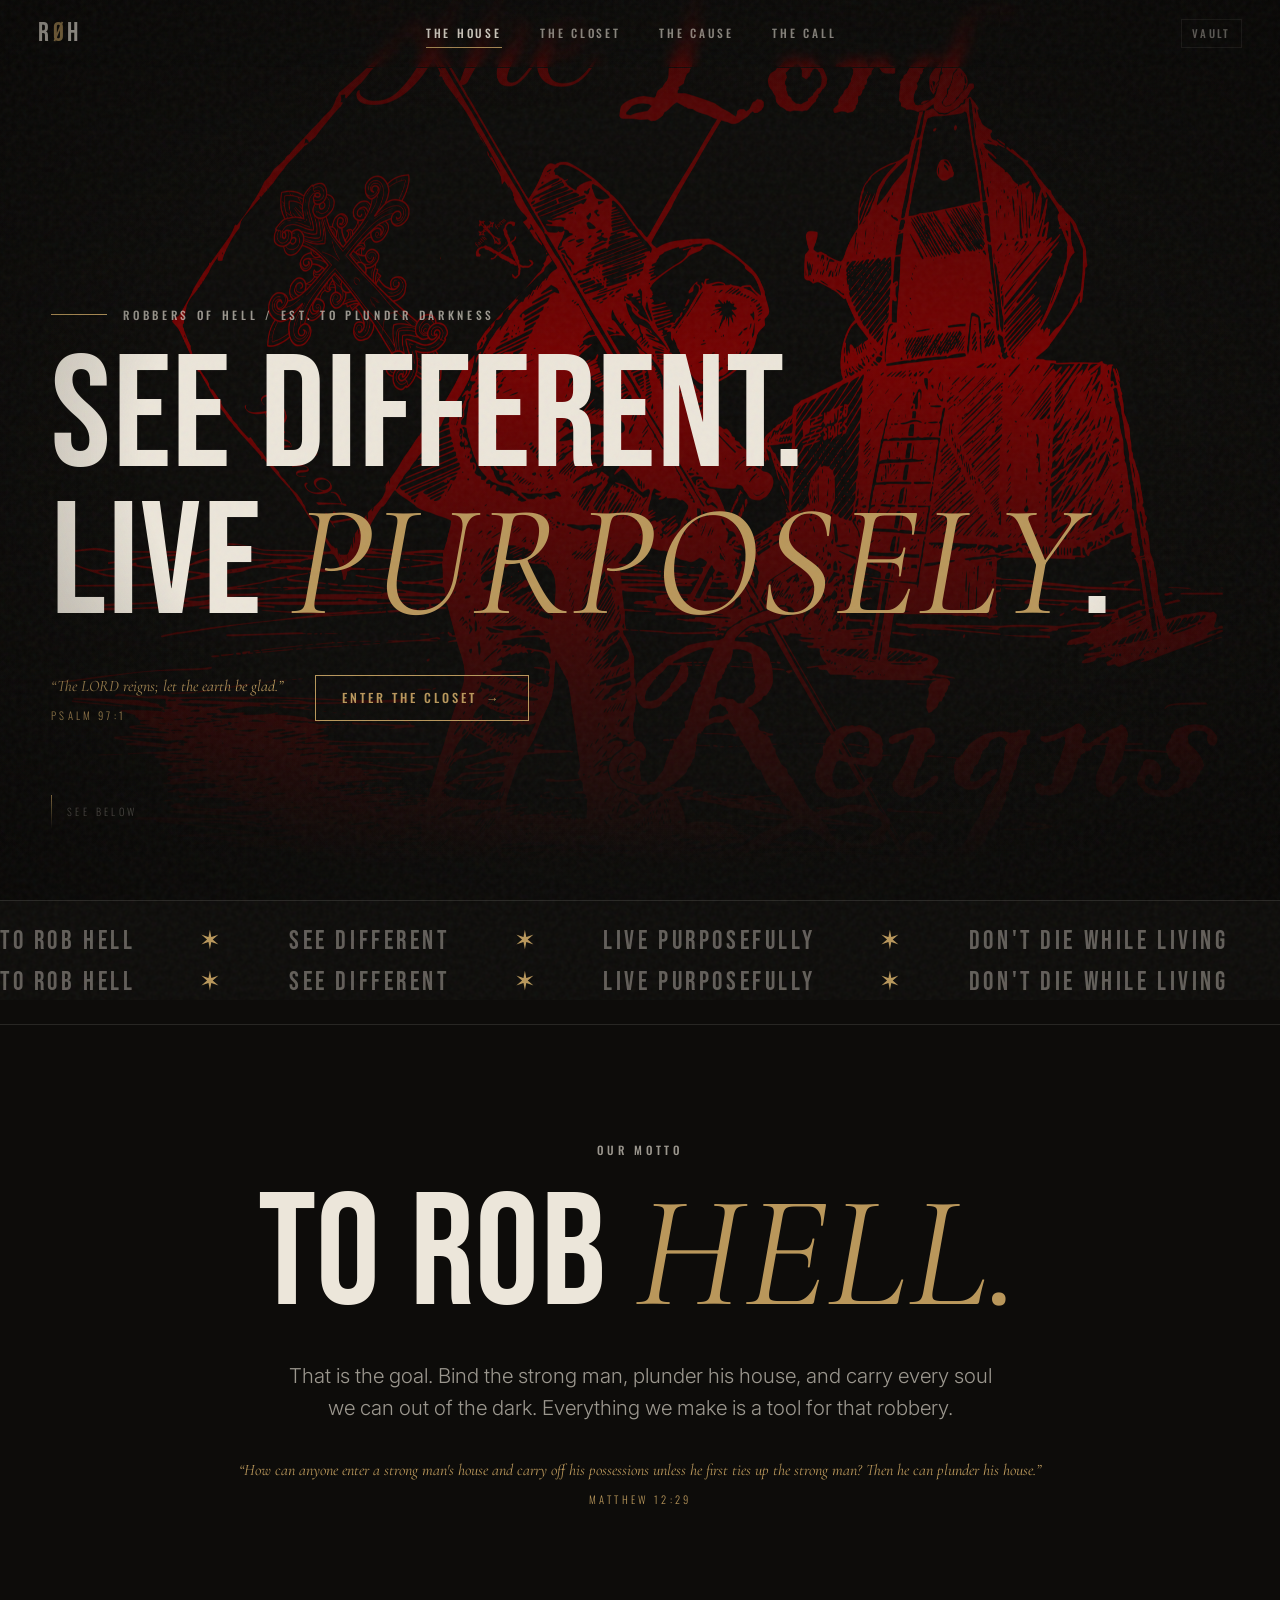
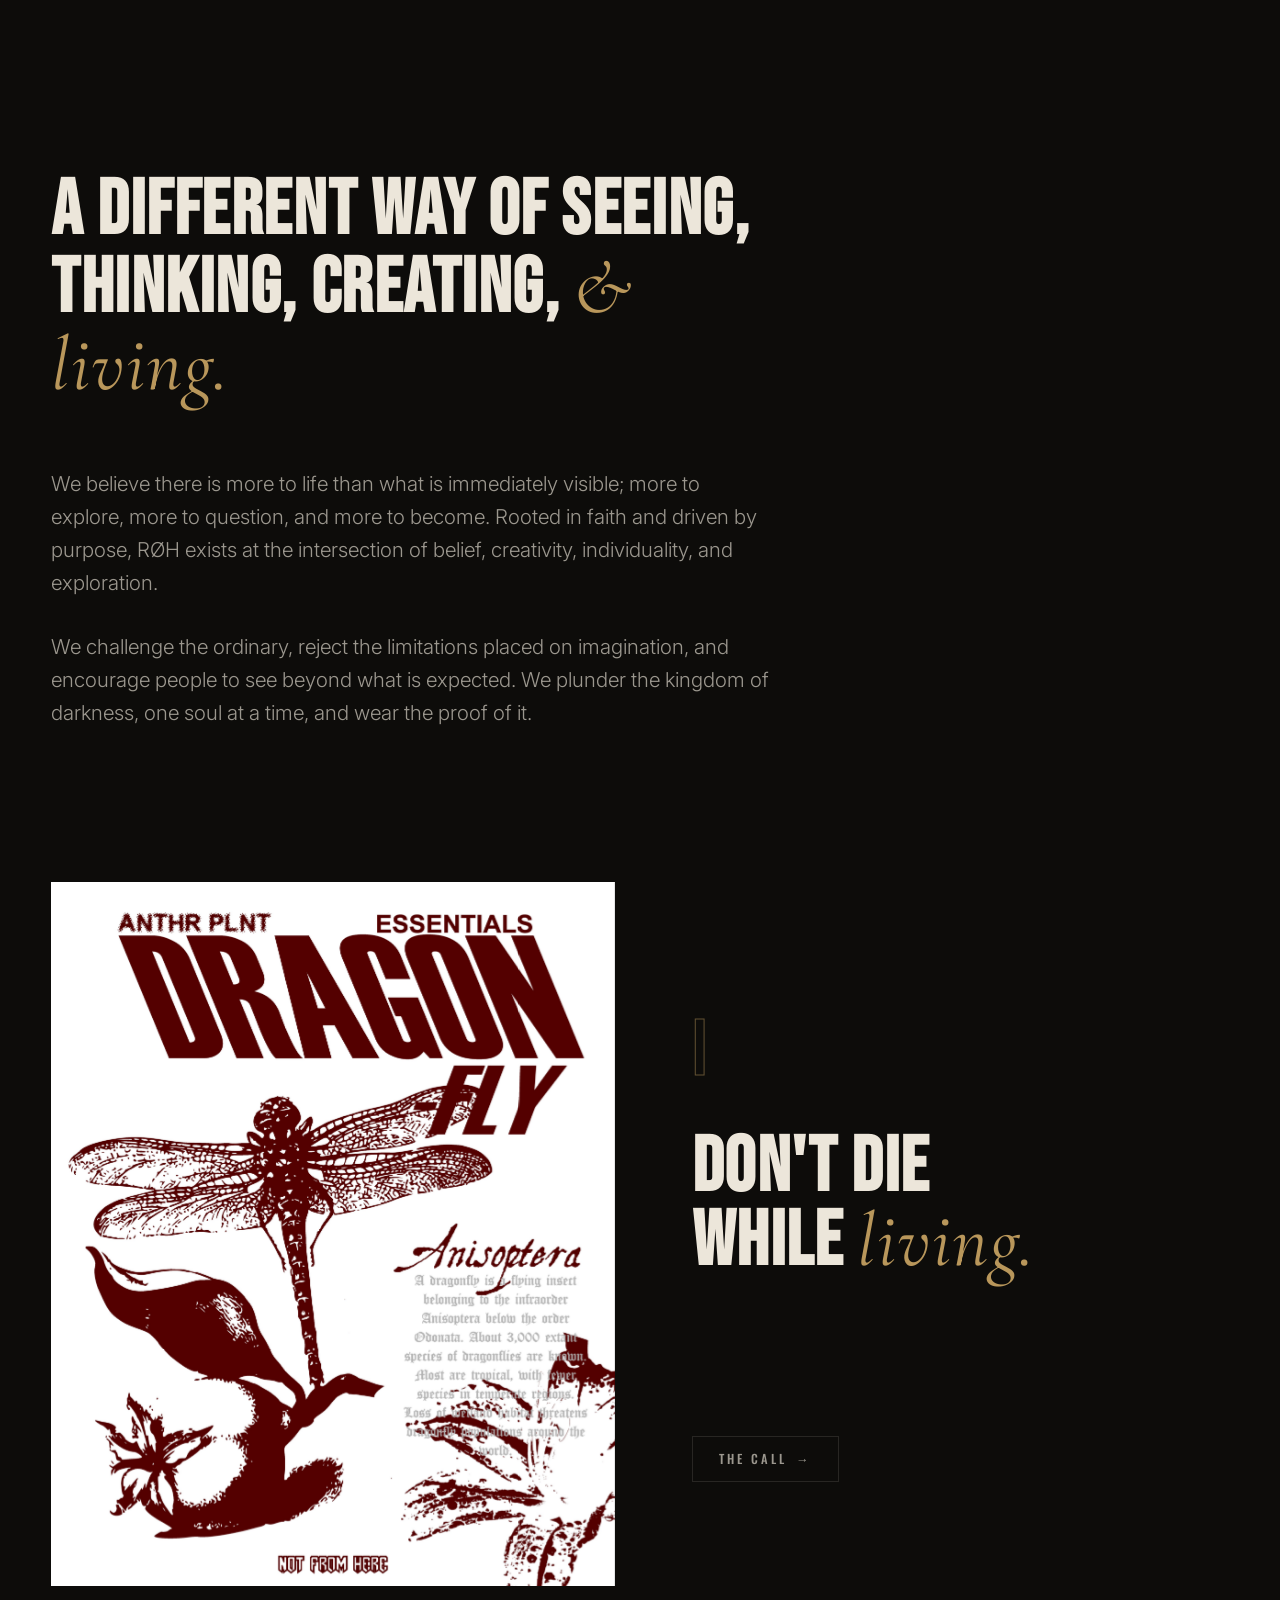
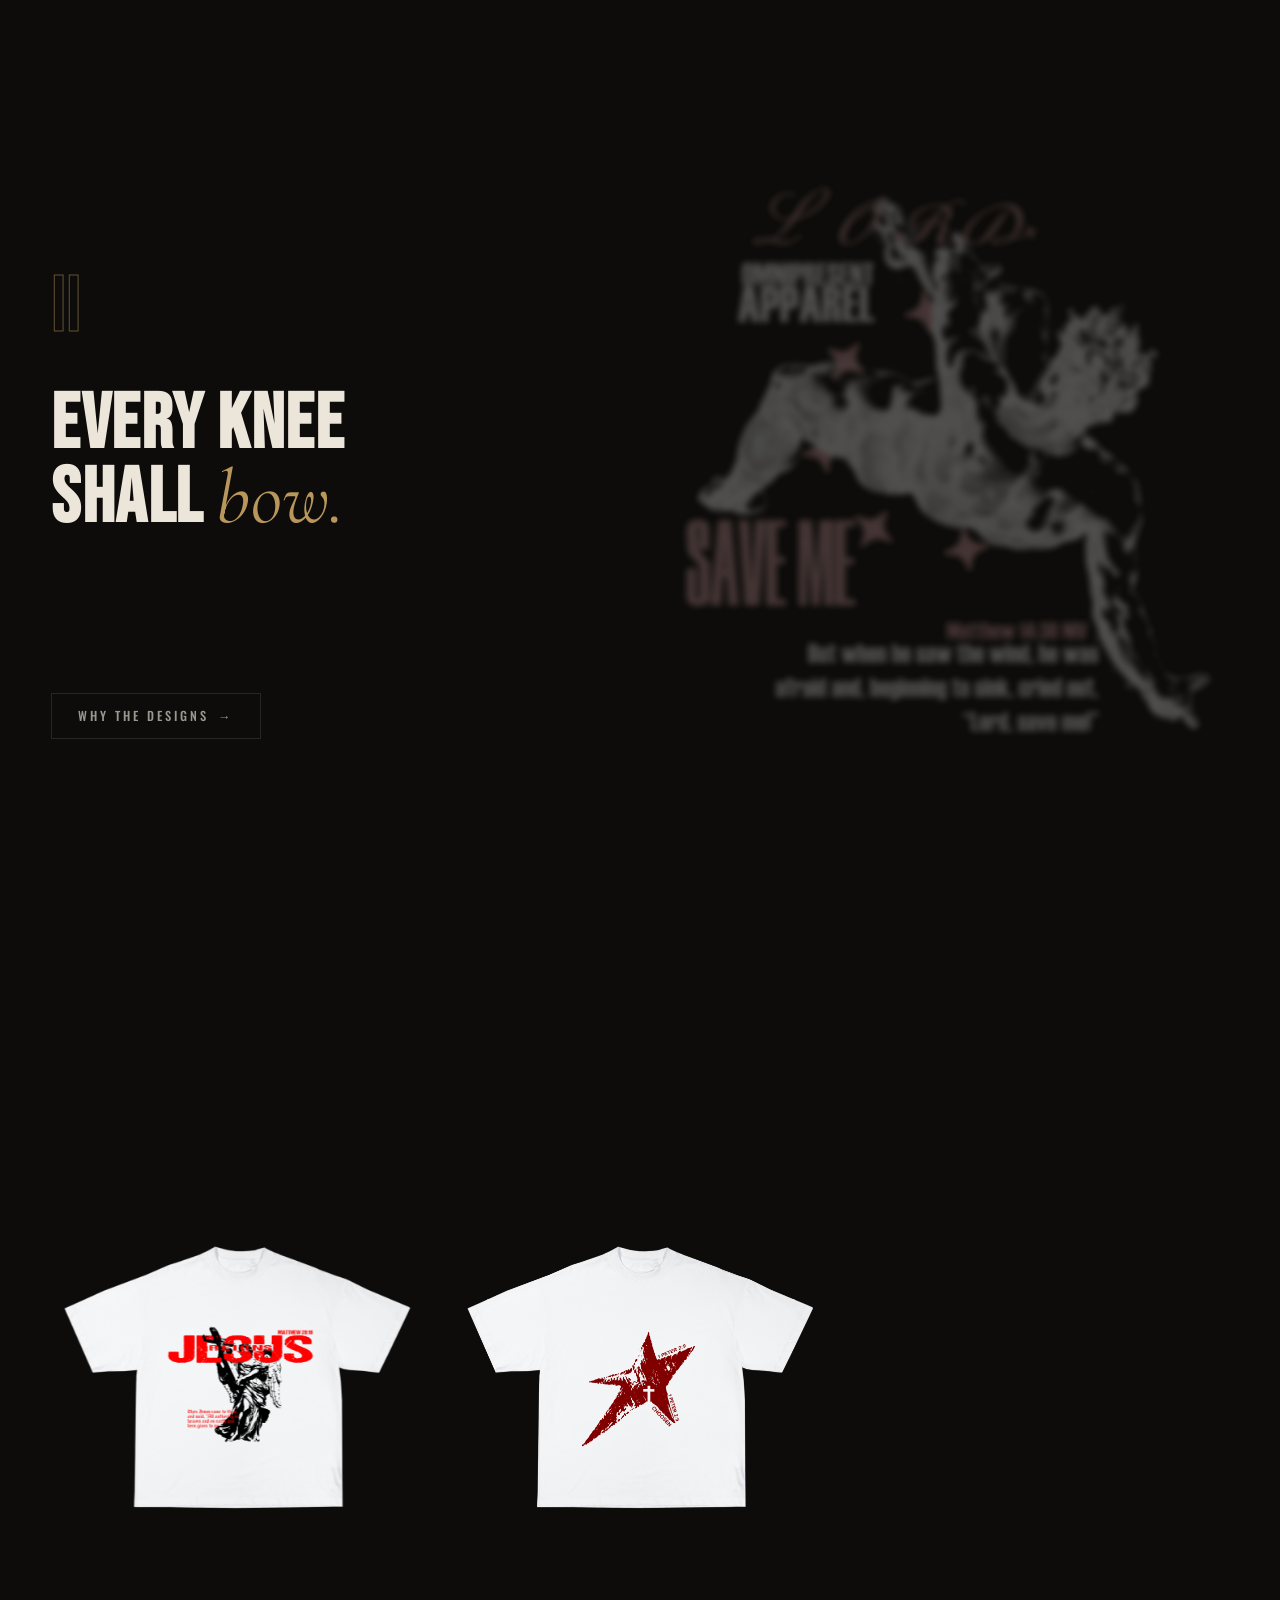
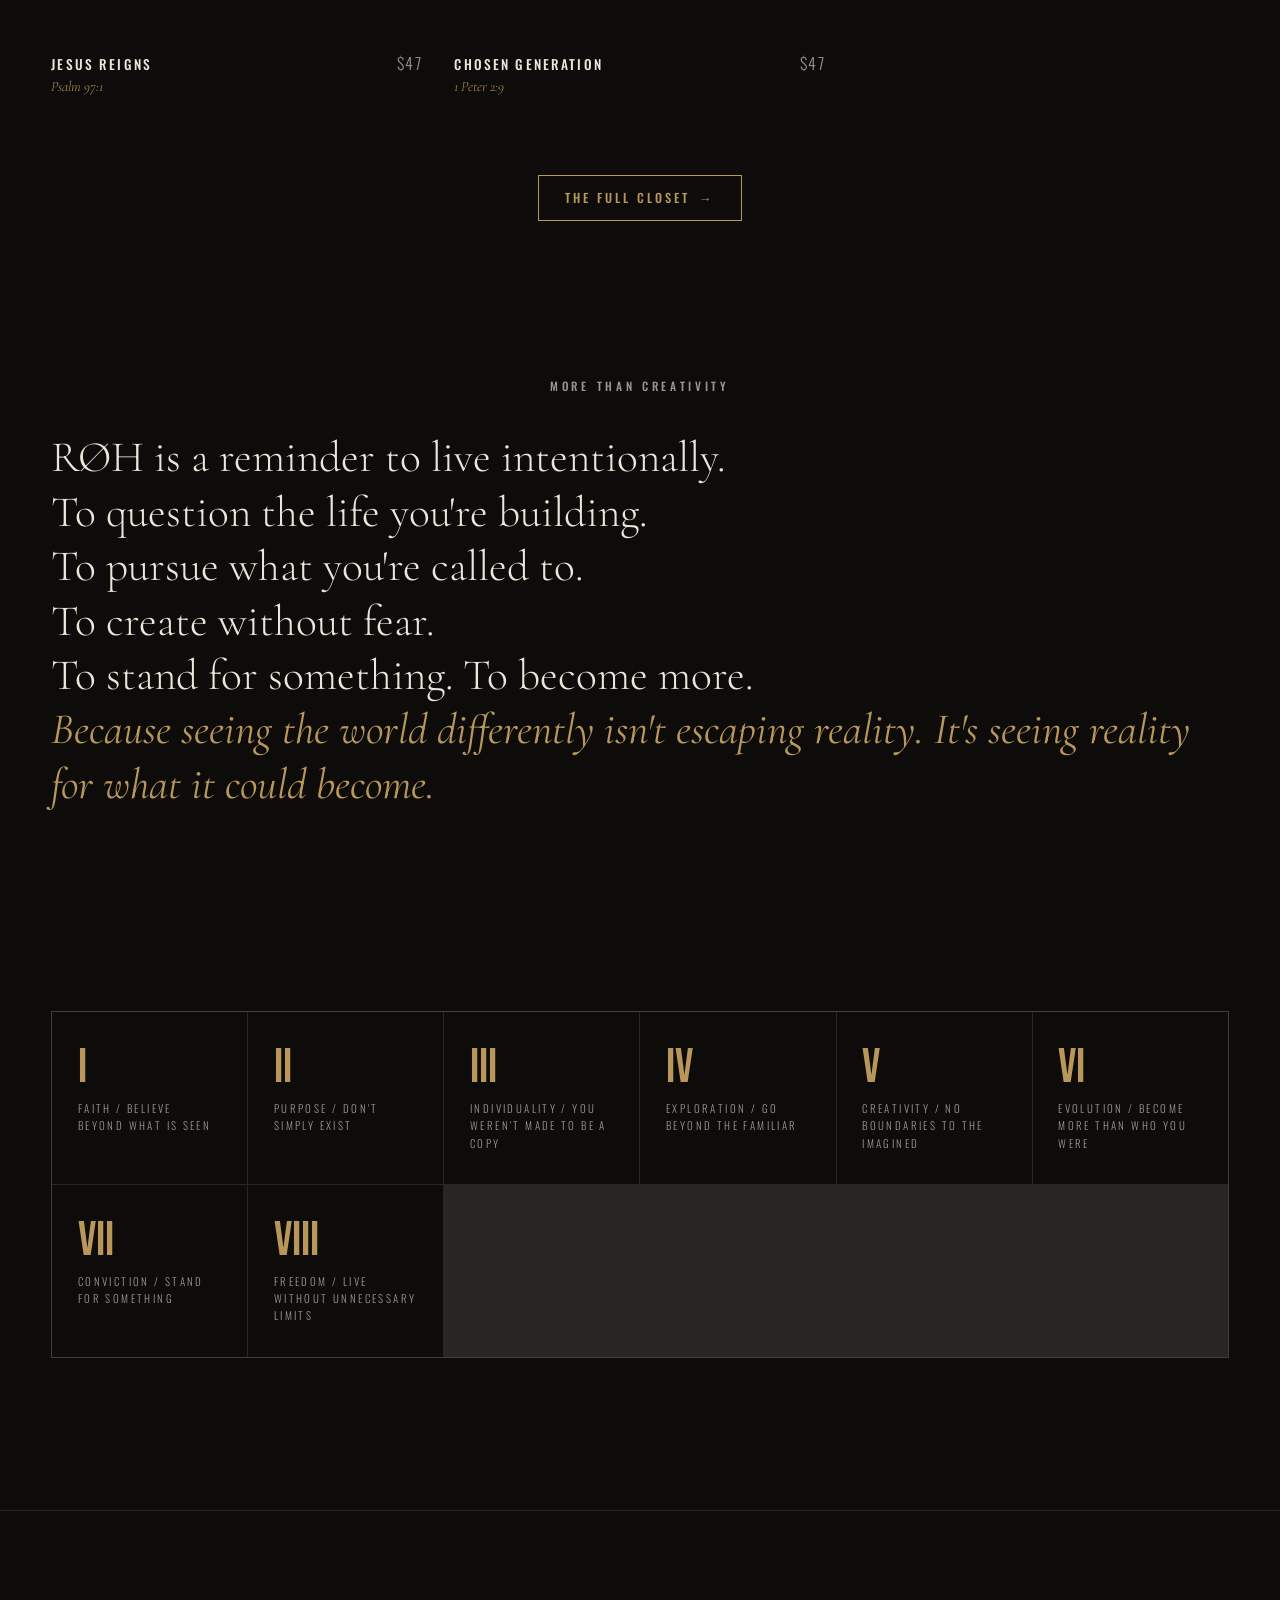
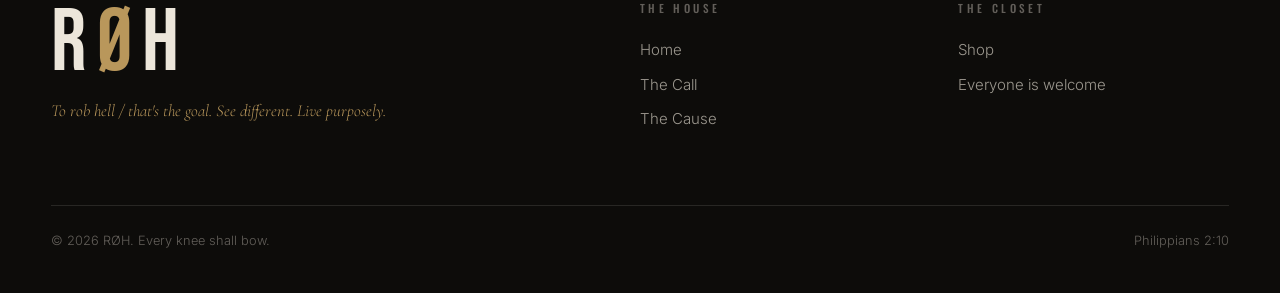
==== commit 779a3cd1: "Movement layer: OG/share meta + favicon, footer social links, Wall of Proof section, free Buttondown" ====
--- a/index.html
+++ b/index.html
@@ -5,6 +5,19 @@
   <meta name="viewport" content="width=device-width, initial-scale=1.0">
   <title>RØH / SEE DIFFERENT. LIVE PURPOSEFULLY.</title>
   <meta name="description" content="RØH / Robbers of Hell. A creative movement rooted in faith, individuality, purpose, and the courage to see beyond the ordinary.">
+  <meta name="theme-color" content="#0d0c0a">
+  <link rel="icon" type="image/svg+xml" href="favicon.svg">
+  <link rel="canonical" href="https://kaonafatso.github.io/ROH/">
+  <meta property="og:type" content="website">
+  <meta property="og:site_name" content="RØH">
+  <meta property="og:url" content="https://kaonafatso.github.io/ROH/">
+  <meta property="og:title" content="RØH / SEE DIFFERENT. LIVE PURPOSEFULLY.">
+  <meta property="og:description" content="Robbers of Hell. A creative movement rooted in faith and purpose. Wear the proof, hear the call, join the robbery.">
+  <meta property="og:image" content="https://kaonafatso.github.io/ROH/assets/img/og.png">
+  <meta name="twitter:card" content="summary_large_image">
+  <meta name="twitter:title" content="RØH / SEE DIFFERENT. LIVE PURPOSEFULLY.">
+  <meta name="twitter:description" content="Robbers of Hell. A creative movement rooted in faith and purpose. Wear the proof, hear the call, join the robbery.">
+  <meta name="twitter:image" content="https://kaonafatso.github.io/ROH/assets/img/og.png">
   <link rel="preconnect" href="https://fonts.googleapis.com">
   <link rel="preconnect" href="https://fonts.gstatic.com" crossorigin>
   <link href="https://fonts.googleapis.com/css2?family=Bebas+Neue&family=Cormorant+Garamond:ital,wght@0,400;0,500;1,400;1,500&family=Inter:wght@300;400;500&family=Oswald:wght@300;400;500;600&display=swap" rel="stylesheet">
@@ -183,6 +196,7 @@
         <div>
           <div class="wordmark">R<span class="halo">Ø</span>H</div>
           <div class="footer-tag">To rob hell / that's the goal. See different. Live purposely.</div>
+          <div class="footer-social" id="footer-social"></div>
         </div>
         <div>
           <h4>The House</h4>
--- a/css/roh.css
+++ b/css/roh.css
@@ -507,12 +507,30 @@
 .flame-progress .flame { fill: var(--ember); transform-origin: 50% 80%; }
 @media (max-width: 860px) { .flame-progress { display: none; } }
 
+/* ---------- Wall of proof ---------- */
+.wall-proof-grid { display: grid; grid-template-columns: repeat(4, 1fr); gap: clamp(1.2rem, 2.5vw, 2rem); margin-top: 3rem; }
+@media (max-width: 960px) { .wall-proof-grid { grid-template-columns: repeat(2, 1fr); } }
+@media (max-width: 620px) { .wall-proof-grid { grid-template-columns: 1fr; } }
+.proof-card { background: var(--bg-raised); border: 1px solid var(--line); padding: clamp(1.6rem, 3vw, 2.4rem); display: flex; flex-direction: column; gap: 1.1rem; opacity: 0; transform: translateY(24px); }
+.proof-card.in { animation: platein 1s var(--ease) both; }
+.proof-card blockquote { font-family: var(--serif); font-style: italic; font-size: 1.12rem; line-height: 1.5; color: var(--cream); flex: 1; }
+.proof-type { align-self: center; border: 1px solid var(--line); padding: 0.3em 0.9em; font-family: var(--narrow); text-transform: uppercase; letter-spacing: 0.22em; font-size: 0.6rem; color: var(--gold); }
+.proof-card figcaption { font-family: var(--narrow); text-transform: uppercase; letter-spacing: 0.2em; font-size: 0.72rem; color: var(--cream-dim); }
+.proof-empty { display: none; margin-top: 3rem; text-align: center; font-family: var(--serif); font-style: italic; color: var(--cream-faint); }
+
 /* ---------- Footer ---------- */
 .footer { border-top: 1px solid var(--line); padding: clamp(3.5rem, 7vw, 6rem) 0 2.6rem; }
 .footer-grid { display: grid; grid-template-columns: 2fr 1fr 1fr; gap: 3rem; }
 @media (max-width: 720px) { .footer-grid { grid-template-columns: 1fr; } }
 .footer .wordmark { font-size: clamp(3rem, 9vw, 5.5rem); line-height: 1; }
 .footer-tag { font-family: var(--serif); font-style: italic; font-size: 1.05rem; color: var(--gold); margin-top: 0.6rem; }
+.footer-social { display: flex; flex-wrap: wrap; gap: 0.7rem; margin-top: 1.6rem; }
+.social-link {
+  border: 1px solid var(--line); padding: 0.6em 1.3em;
+  font-family: var(--narrow); text-transform: uppercase; letter-spacing: 0.2em; font-size: 0.68rem; font-weight: 500; color: var(--cream-dim);
+  transition: all 0.3s ease;
+}
+.social-link:hover { color: var(--bg); background: var(--gold); border-color: var(--gold); }
 .footer h4 { font-family: var(--narrow); text-transform: uppercase; letter-spacing: 0.3em; font-size: 0.7rem; color: var(--cream-faint); margin-bottom: 1.2rem; font-weight: 500; }
 .footer ul { list-style: none; }
 .footer ul li { margin: 0.55em 0; }
